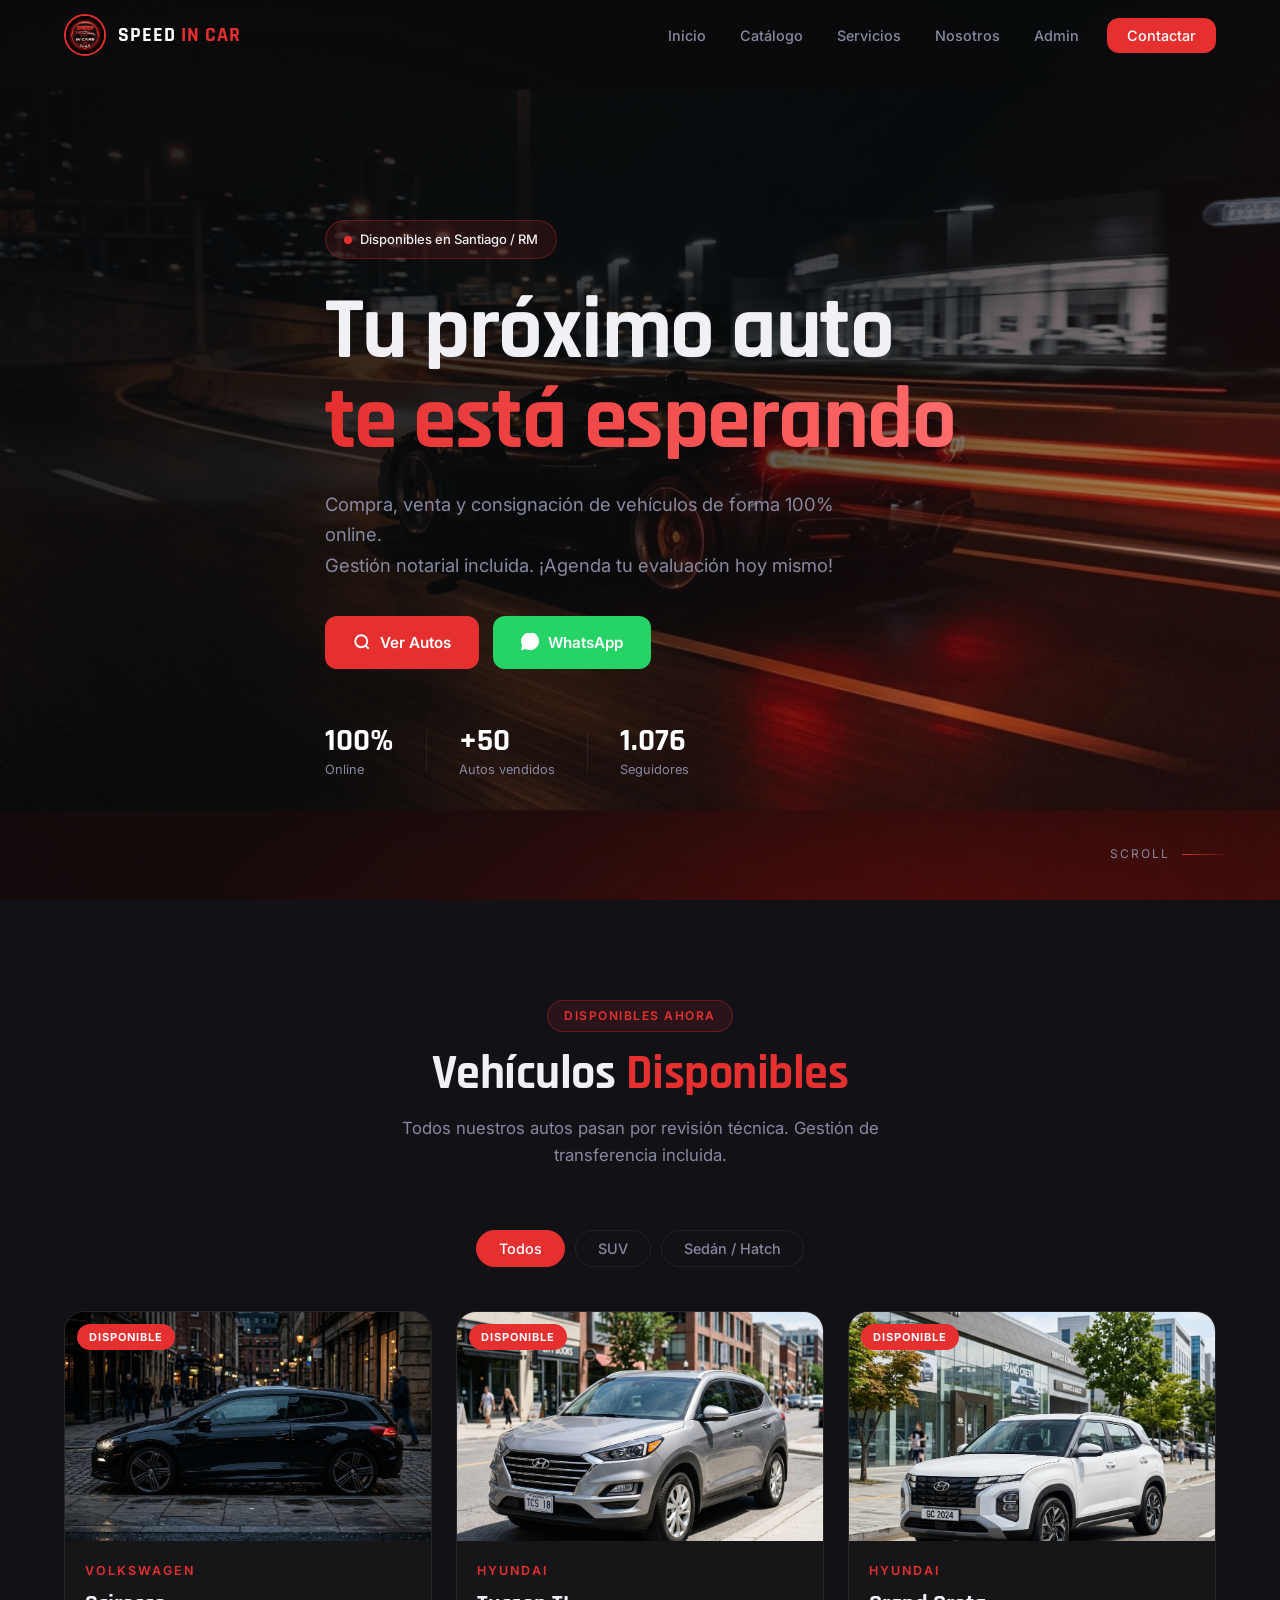
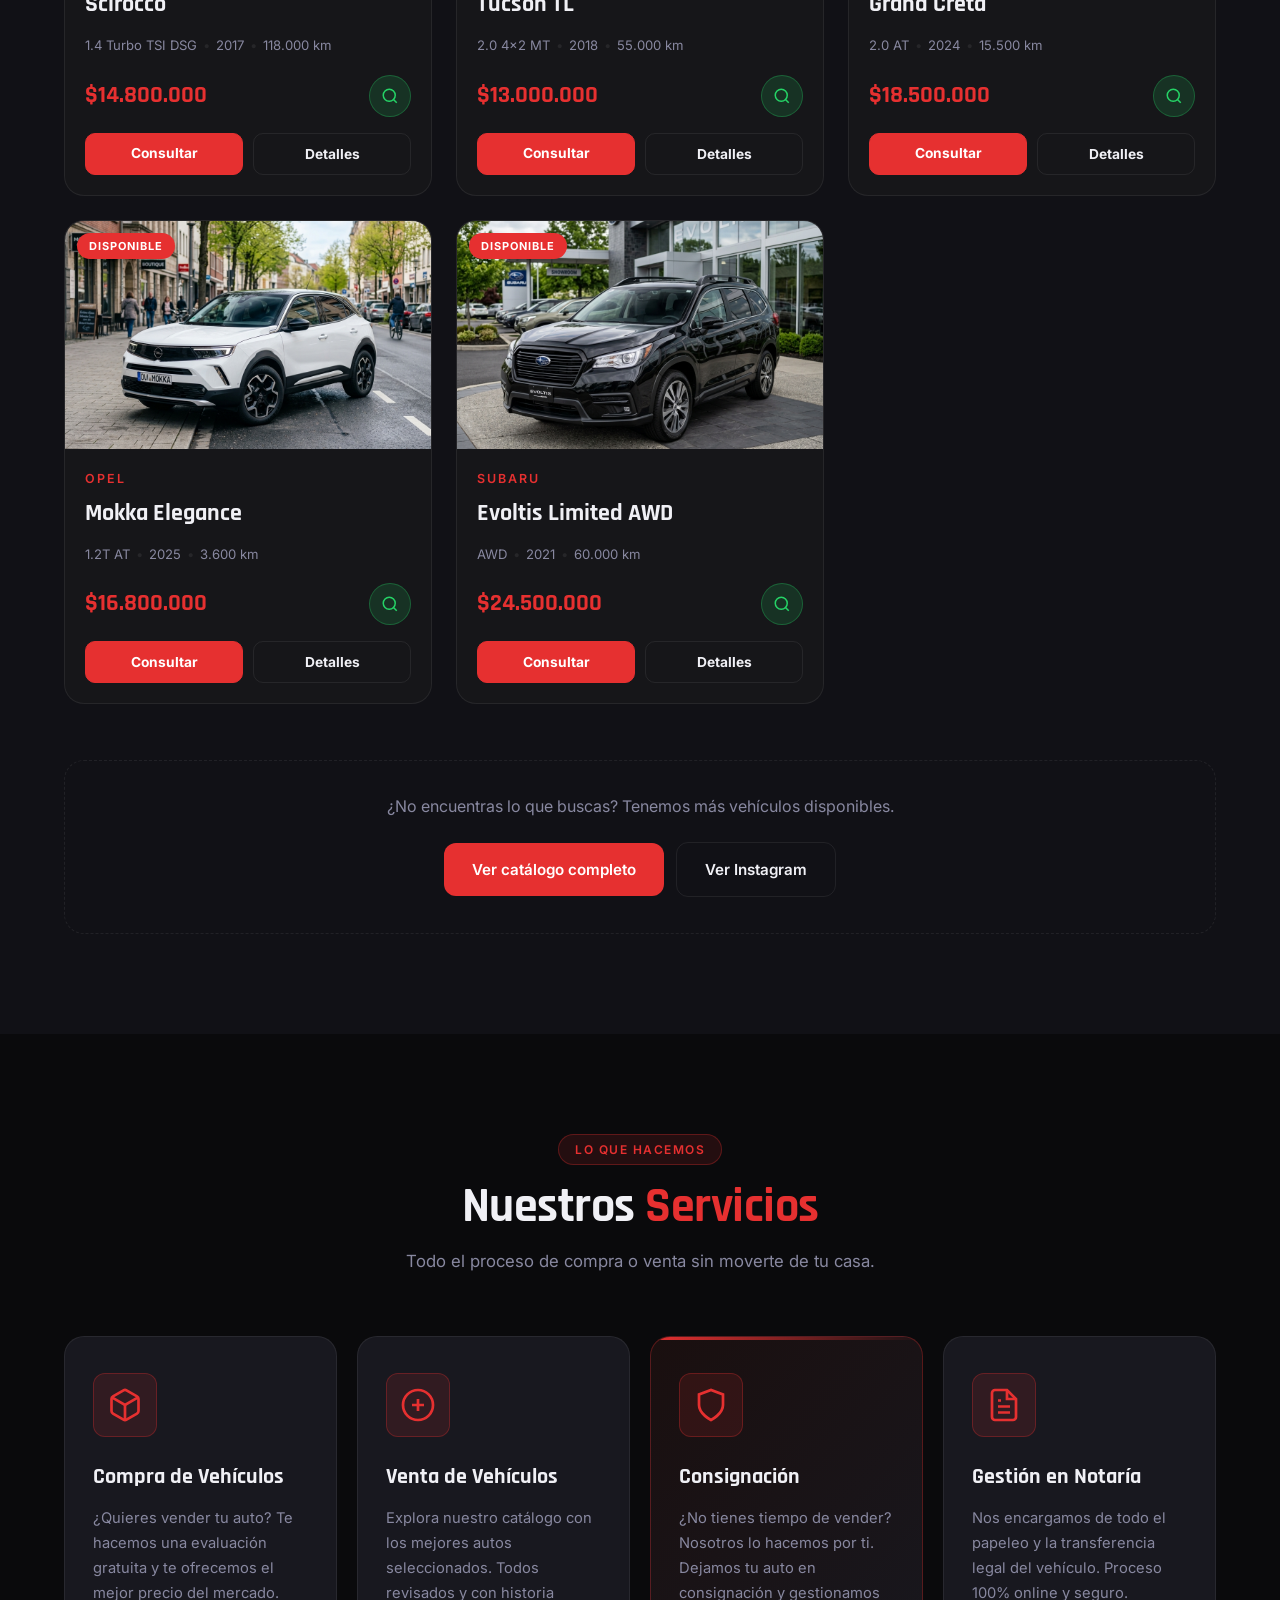
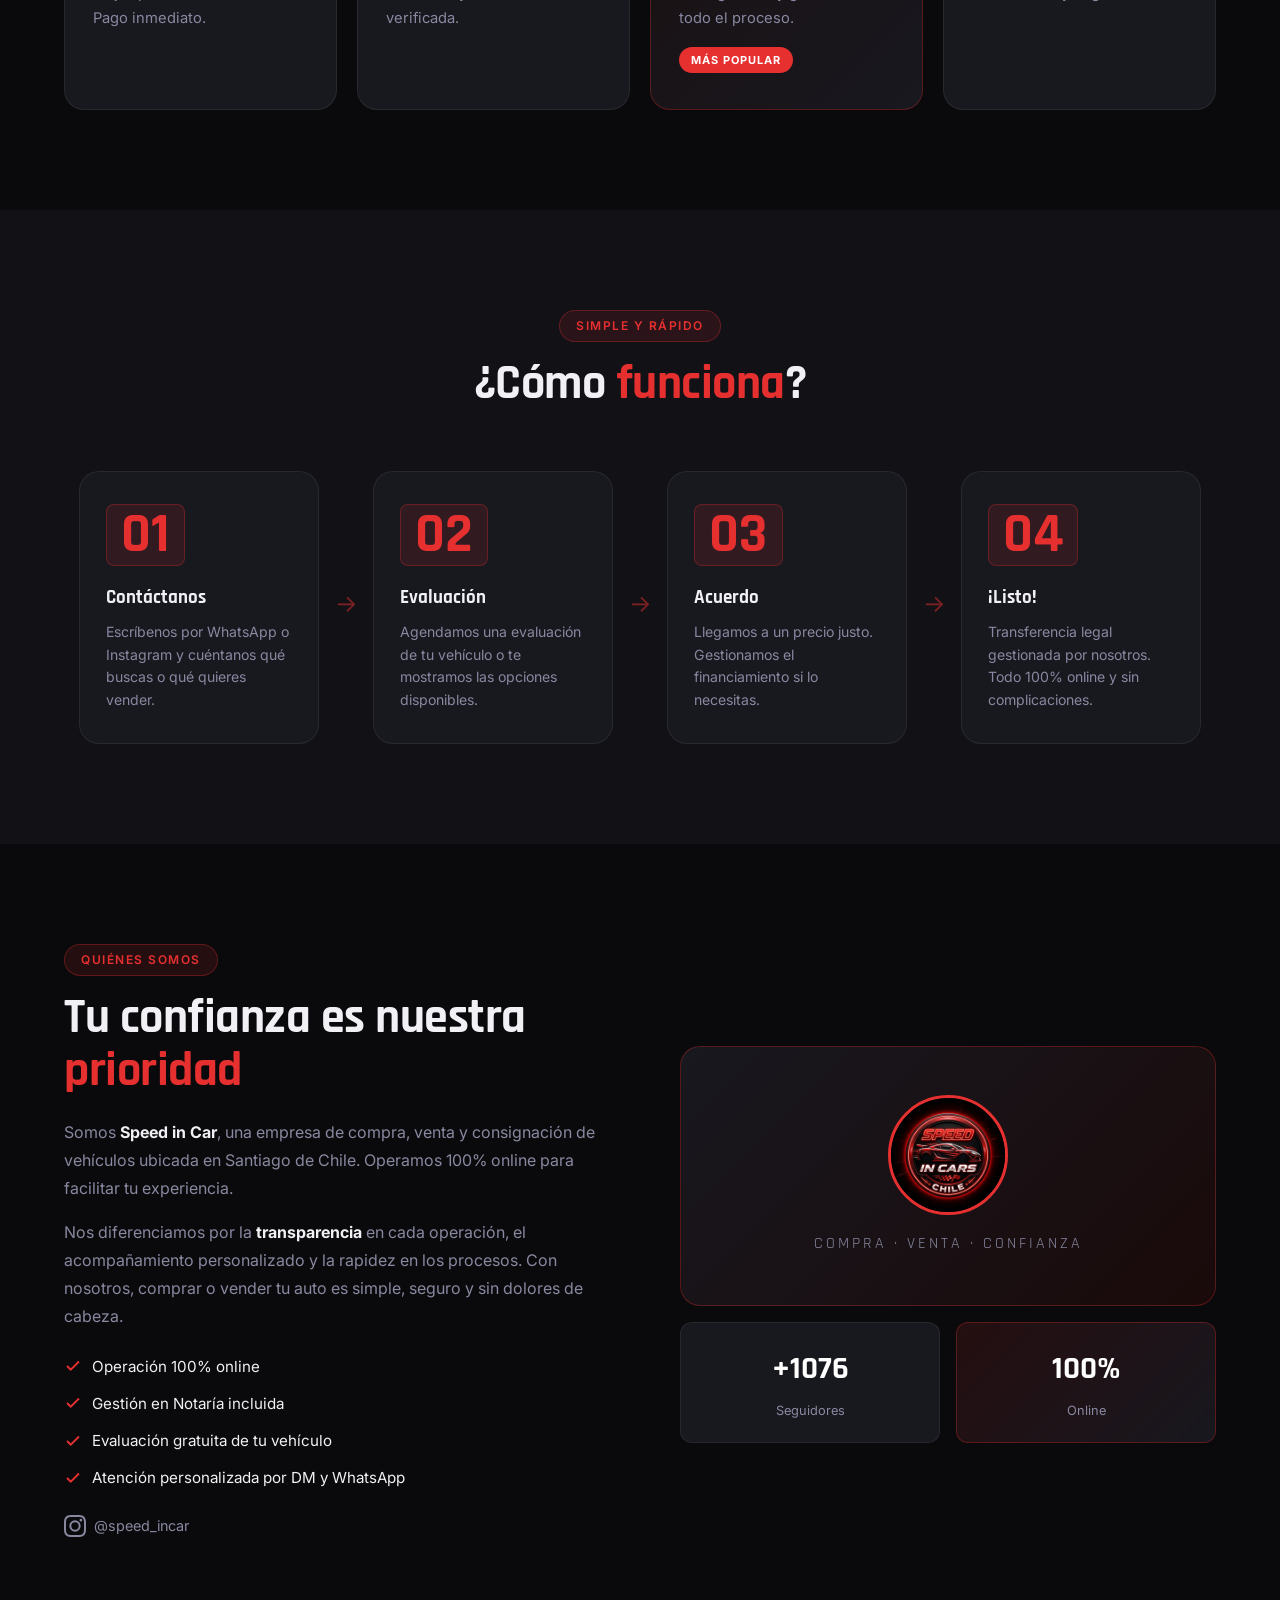
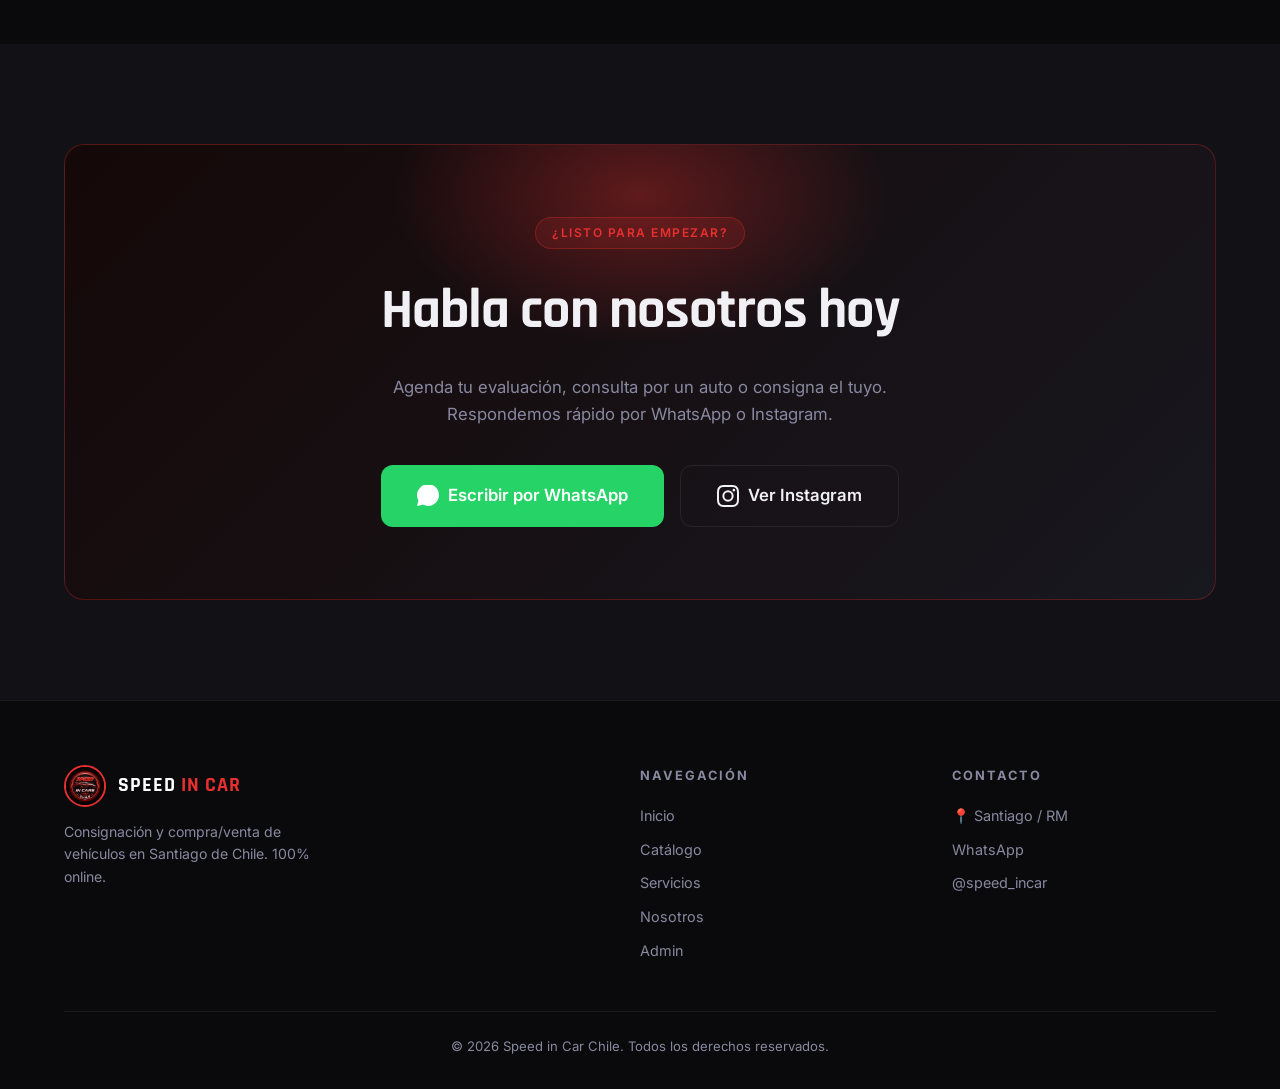
==== index.html @ 3de8801f "Primer Commit" ====
<!DOCTYPE html>
<html lang="es">
<head>
  <meta charset="UTF-8" />
  <meta name="viewport" content="width=device-width, initial-scale=1.0" />
  <title>Speed in Car – Compra, Venta y Consignación de Vehículos en Santiago</title>
  <meta name="description" content="Speed in Car: Tu mejor opción para comprar, vender o consignar vehículos en Santiago y la RM. 100% online, con gestión en notaría incluida. Contáctanos por WhatsApp." />
  <link rel="preconnect" href="https://fonts.googleapis.com" />
  <link rel="preconnect" href="https://fonts.gstatic.com" crossorigin />
  <link href="https://fonts.googleapis.com/css2?family=Rajdhani:wght@400;500;600;700&family=Inter:wght@300;400;500;600;700&display=swap" rel="stylesheet" />
  <link rel="stylesheet" href="style.css" />
</head>
<body data-page="home">

  <!-- ========== NAVBAR ========== -->
  <nav class="navbar" id="navbar">
    <div class="nav-container">
      <a href="index.html#home" class="nav-logo" id="nav-logo-link">
        <img src="images/logo.png" alt="Speed in Car Logo" class="logo-img" />
        <span class="logo-text">SPEED <span class="logo-accent">IN CAR</span></span>
      </a>
      <ul class="nav-links" id="nav-links">
        <li><a href="index.html#home" class="nav-link" id="link-home" data-nav-page="home">Inicio</a></li>
        <li><a href="catalogo.html" class="nav-link" id="link-catalog" data-nav-page="catalogo">Catálogo</a></li>
        <li><a href="index.html#servicios" class="nav-link" id="link-services">Servicios</a></li>
        <li><a href="index.html#nosotros" class="nav-link" id="link-about">Nosotros</a></li>
        <li><a href="admin.html" class="nav-link" id="link-admin" data-nav-page="admin">Admin</a></li>
        <li><a href="index.html#contacto" class="nav-link nav-cta" id="link-contact">Contactar</a></li>
      </ul>
      <button class="hamburger" id="hamburger" aria-label="Abrir menú">
        <span></span><span></span><span></span>
      </button>
    </div>
  </nav>

  <!-- ========== HERO ========== -->
  <section class="hero" id="home">
    <div class="hero-bg">
      <img src="images/hero_bg.png" alt="Speed in Car hero" class="hero-bg-img" />
      <div class="hero-overlay"></div>
    </div>
    <div class="hero-content">
      <div class="hero-badge" id="hero-badge">
        <span class="badge-dot"></span>
        Disponibles en Santiago / RM
      </div>
      <h1 class="hero-title" id="hero-title">
        Tu próximo auto<br />
        <span class="hero-title-accent">te está esperando</span>
      </h1>
      <p class="hero-subtitle" id="hero-subtitle">
        Compra, venta y consignación de vehículos de forma 100% online.<br />
        Gestión notarial incluida. ¡Agenda tu evaluación hoy mismo!
      </p>
      <div class="hero-buttons" id="hero-buttons">
        <a href="#catalogo" class="btn btn-primary" id="btn-ver-autos">
          <svg width="18" height="18" viewBox="0 0 24 24" fill="none" stroke="currentColor" stroke-width="2.5"><circle cx="11" cy="11" r="8"/><path d="m21 21-4.35-4.35"/></svg>
          Ver Autos
        </a>
        <a href="https://wa.me/56912345678?text=Hola! Me interesa conocer más sobre sus vehículos disponibles." target="_blank" class="btn btn-whatsapp" id="btn-whatsapp-hero">
          <svg width="18" height="18" viewBox="0 0 24 24" fill="currentColor"><path d="M17.472 14.382c-.297-.149-1.758-.867-2.03-.967-.273-.099-.471-.148-.67.15-.197.297-.767.966-.94 1.164-.173.199-.347.223-.644.075-.297-.15-1.255-.463-2.39-1.475-.883-.788-1.48-1.761-1.653-2.059-.173-.297-.018-.458.13-.606.134-.133.298-.347.446-.52.149-.174.198-.298.298-.497.099-.198.05-.371-.025-.52-.075-.149-.669-1.612-.916-2.207-.242-.579-.487-.5-.669-.51-.173-.008-.371-.01-.57-.01-.198 0-.52.074-.792.372-.272.297-1.04 1.016-1.04 2.479 0 1.462 1.065 2.875 1.213 3.074.149.198 2.096 3.2 5.077 4.487.709.306 1.262.489 1.694.625.712.227 1.36.195 1.871.118.571-.085 1.758-.719 2.006-1.413.248-.694.248-1.289.173-1.413-.074-.124-.272-.198-.57-.347z"/><path d="M5.077 20.317A11.965 11.965 0 0 0 12 22.944c6.627 0 12-5.373 12-12 0-6.628-5.373-12-12-12S0 5.316 0 10.944c0 2.114.552 4.1 1.515 5.823L.057 23.057l6.32-1.74a11.93 11.93 0 0 0 .7.4v-.4z"/></svg>
          WhatsApp
        </a>
      </div>
      <div class="hero-stats" id="hero-stats">
        <div class="stat">
          <span class="stat-num">100%</span>
          <span class="stat-label">Online</span>
        </div>
        <div class="stat-divider"></div>
        <div class="stat">
          <span class="stat-num">+50</span>
          <span class="stat-label">Autos vendidos</span>
        </div>
        <div class="stat-divider"></div>
        <div class="stat">
          <span class="stat-num">1076</span>
          <span class="stat-label">Seguidores</span>
        </div>
      </div>
    </div>
    <div class="hero-scroll-indicator" id="hero-scroll">
      <span>Scroll</span>
      <div class="scroll-line"></div>
    </div>
  </section>

  <!-- ========== CATÁLOGO ========== -->
  <section class="section catalog-section" id="catalogo">
    <div class="container">
      <div class="section-header">
        <span class="section-tag">Disponibles ahora</span>
        <h2 class="section-title" id="catalog-title">Vehículos <span class="accent">Disponibles</span></h2>
        <p class="section-desc">Todos nuestros autos pasan por revisión técnica. Gestión de transferencia incluida.</p>
      </div>

      <div class="catalog-filters" id="catalog-filters">
        <button class="filter-btn active" data-filter="all" id="filter-all">Todos</button>
        <button class="filter-btn" data-filter="suv" id="filter-suv">SUV</button>
        <button class="filter-btn" data-filter="sedan" id="filter-sedan">Sedán / Hatch</button>
      </div>

      <div class="cars-grid" id="cars-grid" aria-live="polite"></div><!-- /cars-grid -->

      <div class="catalog-cta" id="catalog-cta">
        <p>¿No encuentras lo que buscas? Tenemos más vehículos disponibles.</p>
        <a href="catalogo.html" class="btn btn-primary" id="btn-catalogo-completo">Ver catálogo completo</a>
        <a href="https://www.instagram.com/speed_incar/" target="_blank" class="btn btn-outline" id="btn-instagram">Ver Instagram</a>
      </div>
    </div>
  </section>

  <!-- ========== SERVICIOS ========== -->
  <section class="section services-section" id="servicios">
    <div class="container">
      <div class="section-header">
        <span class="section-tag">Lo que hacemos</span>
        <h2 class="section-title" id="services-title">Nuestros <span class="accent">Servicios</span></h2>
        <p class="section-desc">Todo el proceso de compra o venta sin moverte de tu casa.</p>
      </div>
      <div class="services-grid" id="services-grid">
        <div class="service-card" id="svc-compra">
          <div class="service-icon">
            <svg width="36" height="36" viewBox="0 0 24 24" fill="none" stroke="currentColor" stroke-width="1.8">
              <path d="M21 16V8a2 2 0 0 0-1-1.73l-7-4a2 2 0 0 0-2 0l-7 4A2 2 0 0 0 3 8v8a2 2 0 0 0 1 1.73l7 4a2 2 0 0 0 2 0l7-4A2 2 0 0 0 21 16z"/>
              <polyline points="3.27 6.96 12 12.01 20.73 6.96"/><line x1="12" y1="22.08" x2="12" y2="12"/>
            </svg>
          </div>
          <h3 class="service-title">Compra de Vehículos</h3>
          <p class="service-desc">¿Quieres vender tu auto? Te hacemos una evaluación gratuita y te ofrecemos el mejor precio del mercado. Pago inmediato.</p>
        </div>
        <div class="service-card" id="svc-venta">
          <div class="service-icon">
            <svg width="36" height="36" viewBox="0 0 24 24" fill="none" stroke="currentColor" stroke-width="1.8">
              <circle cx="12" cy="12" r="10"/><line x1="12" y1="8" x2="12" y2="16"/><line x1="8" y1="12" x2="16" y2="12"/>
            </svg>
          </div>
          <h3 class="service-title">Venta de Vehículos</h3>
          <p class="service-desc">Explora nuestro catálogo con los mejores autos seleccionados. Todos revisados y con historia verificada.</p>
        </div>
        <div class="service-card featured" id="svc-consignacion">
          <div class="service-icon">
            <svg width="36" height="36" viewBox="0 0 24 24" fill="none" stroke="currentColor" stroke-width="1.8">
              <path d="M12 22s8-4 8-10V5l-8-3-8 3v7c0 6 8 10 8 10z"/>
            </svg>
          </div>
          <h3 class="service-title">Consignación</h3>
          <p class="service-desc">¿No tienes tiempo de vender? Nosotros lo hacemos por ti. Dejamos tu auto en consignación y gestionamos todo el proceso.</p>
          <span class="service-tag">Más popular</span>
        </div>
        <div class="service-card" id="svc-notaria">
          <div class="service-icon">
            <svg width="36" height="36" viewBox="0 0 24 24" fill="none" stroke="currentColor" stroke-width="1.8">
              <path d="M14 2H6a2 2 0 0 0-2 2v16a2 2 0 0 0 2 2h12a2 2 0 0 0 2-2V8z"/>
              <polyline points="14 2 14 8 20 8"/>
              <line x1="16" y1="13" x2="8" y2="13"/><line x1="16" y1="17" x2="8" y2="17"/><polyline points="10 9 9 9 8 9"/>
            </svg>
          </div>
          <h3 class="service-title">Gestión en Notaría</h3>
          <p class="service-desc">Nos encargamos de todo el papeleo y la transferencia legal del vehículo. Proceso 100% online y seguro.</p>
        </div>
      </div>
    </div>
  </section>

  <!-- ========== PROCESO ========== -->
  <section class="section process-section" id="proceso">
    <div class="container">
      <div class="section-header">
        <span class="section-tag">Simple y rápido</span>
        <h2 class="section-title">¿Cómo <span class="accent">funciona</span>?</h2>
      </div>
      <div class="process-steps" id="process-steps">
        <div class="step" id="step-1">
          <div class="step-num">01</div>
          <div class="step-content">
            <h3>Contáctanos</h3>
            <p>Escríbenos por WhatsApp o Instagram y cuéntanos qué buscas o qué quieres vender.</p>
          </div>
        </div>
        <div class="step-arrow">→</div>
        <div class="step" id="step-2">
          <div class="step-num">02</div>
          <div class="step-content">
            <h3>Evaluación</h3>
            <p>Agendamos una evaluación de tu vehículo o te mostramos las opciones disponibles.</p>
          </div>
        </div>
        <div class="step-arrow">→</div>
        <div class="step" id="step-3">
          <div class="step-num">03</div>
          <div class="step-content">
            <h3>Acuerdo</h3>
            <p>Llegamos a un precio justo. Gestionamos el financiamiento si lo necesitas.</p>
          </div>
        </div>
        <div class="step-arrow">→</div>
        <div class="step" id="step-4">
          <div class="step-num">04</div>
          <div class="step-content">
            <h3>¡Listo!</h3>
            <p>Transferencia legal gestionada por nosotros. Todo 100% online y sin complicaciones.</p>
          </div>
        </div>
      </div>
    </div>
  </section>

  <!-- ========== NOSOTROS ========== -->
  <section class="section about-section" id="nosotros">
    <div class="container">
      <div class="about-grid">
        <div class="about-text" id="about-text">
          <span class="section-tag">Quiénes somos</span>
          <h2 class="section-title">Tu confianza es nuestra <span class="accent">prioridad</span></h2>
          <p>Somos <strong>Speed in Car</strong>, una empresa de compra, venta y consignación de vehículos ubicada en Santiago de Chile. Operamos 100% online para facilitar tu experiencia.</p>
          <p>Nos diferenciamos por la <strong>transparencia</strong> en cada operación, el acompañamiento personalizado y la rapidez en los procesos. Con nosotros, comprar o vender tu auto es simple, seguro y sin dolores de cabeza.</p>
          <ul class="about-features" id="about-features">
            <li>
              <svg width="18" height="18" viewBox="0 0 24 24" fill="none" stroke="currentColor" stroke-width="2.5"><polyline points="20 6 9 17 4 12"/></svg>
              Operación 100% online
            </li>
            <li>
              <svg width="18" height="18" viewBox="0 0 24 24" fill="none" stroke="currentColor" stroke-width="2.5"><polyline points="20 6 9 17 4 12"/></svg>
              Gestión en Notaría incluida
            </li>
            <li>
              <svg width="18" height="18" viewBox="0 0 24 24" fill="none" stroke="currentColor" stroke-width="2.5"><polyline points="20 6 9 17 4 12"/></svg>
              Evaluación gratuita de tu vehículo
            </li>
            <li>
              <svg width="18" height="18" viewBox="0 0 24 24" fill="none" stroke="currentColor" stroke-width="2.5"><polyline points="20 6 9 17 4 12"/></svg>
              Atención personalizada por DM y WhatsApp
            </li>
          </ul>
          <div class="about-social" id="about-social">
            <a href="https://www.instagram.com/speed_incar/" target="_blank" class="social-link" id="link-ig">
              <svg width="22" height="22" viewBox="0 0 24 24" fill="currentColor"><path d="M12 2.163c3.204 0 3.584.012 4.85.07 3.252.148 4.771 1.691 4.919 4.919.058 1.265.069 1.645.069 4.849 0 3.205-.012 3.584-.069 4.849-.149 3.225-1.664 4.771-4.919 4.919-1.266.058-1.644.07-4.85.07-3.204 0-3.584-.012-4.849-.07-3.26-.149-4.771-1.699-4.919-4.92-.058-1.265-.07-1.644-.07-4.849 0-3.204.013-3.583.07-4.849.149-3.227 1.664-4.771 4.919-4.919 1.266-.057 1.645-.069 4.849-.069zM12 0C8.741 0 8.333.014 7.053.072 2.695.272.273 2.69.073 7.052.014 8.333 0 8.741 0 12c0 3.259.014 3.668.072 4.948.2 4.358 2.618 6.78 6.98 6.98C8.333 23.986 8.741 24 12 24c3.259 0 3.668-.014 4.948-.072 4.354-.2 6.782-2.618 6.979-6.98.059-1.28.073-1.689.073-4.948 0-3.259-.014-3.667-.072-4.947-.196-4.354-2.617-6.78-6.979-6.98C15.668.014 15.259 0 12 0zm0 5.838a6.162 6.162 0 1 0 0 12.324 6.162 6.162 0 0 0 0-12.324zM12 16a4 4 0 1 1 0-8 4 4 0 0 1 0 8zm6.406-11.845a1.44 1.44 0 1 0 0 2.881 1.44 1.44 0 0 0 0-2.881z"/></svg>
              @speed_incar
            </a>
          </div>
        </div>
        <div class="about-img-wrap" id="about-img">
          <div class="about-img-card">
            <img src="images/logo.png" alt="Speed in Car" class="about-logo" />
            <div class="about-tagline">Compra · Venta · Confianza</div>
          </div>
          <div class="about-stat-card" id="about-stat1">
            <span class="as-num">+1076</span>
            <span class="as-label">Seguidores</span>
          </div>
          <div class="about-stat-card red" id="about-stat2">
            <span class="as-num">100%</span>
            <span class="as-label">Online</span>
          </div>
        </div>
      </div>
    </div>
  </section>

  <!-- ========== CONTACTO / CTA ========== -->
  <section class="section contact-section" id="contacto">
    <div class="container">
      <div class="contact-box" id="contact-box">
        <div class="contact-glow"></div>
        <div class="contact-content">
          <span class="section-tag">¿Listo para empezar?</span>
          <h2 class="contact-title">Habla con nosotros hoy</h2>
          <p class="contact-desc">Agenda tu evaluación, consulta por un auto o consigna el tuyo. Respondemos rápido por WhatsApp o Instagram.</p>
          <div class="contact-buttons" id="contact-buttons">
            <a href="https://wa.me/56912345678?text=Hola Speed in Car! Me gustaría consultar sobre sus vehículos disponibles." target="_blank" class="btn btn-whatsapp btn-lg" id="btn-wsp-main">
              <svg width="22" height="22" viewBox="0 0 24 24" fill="currentColor"><path d="M17.472 14.382c-.297-.149-1.758-.867-2.03-.967-.273-.099-.471-.148-.67.15-.197.297-.767.966-.94 1.164-.173.199-.347.223-.644.075-.297-.15-1.255-.463-2.39-1.475-.883-.788-1.48-1.761-1.653-2.059-.173-.297-.018-.458.13-.606.134-.133.298-.347.446-.52.149-.174.198-.298.298-.497.099-.198.05-.371-.025-.52-.075-.149-.669-1.612-.916-2.207-.242-.579-.487-.5-.669-.51-.173-.008-.371-.01-.57-.01-.198 0-.52.074-.792.372-.272.297-1.04 1.016-1.04 2.479 0 1.462 1.065 2.875 1.213 3.074.149.198 2.096 3.2 5.077 4.487.709.306 1.262.489 1.694.625.712.227 1.36.195 1.871.118.571-.085 1.758-.719 2.006-1.413.248-.694.248-1.289.173-1.413-.074-.124-.272-.198-.57-.347z"/><path d="M5.077 20.317A11.965 11.965 0 0 0 12 22.944c6.627 0 12-5.373 12-12 0-6.628-5.373-12-12-12S0 5.316 0 10.944c0 2.114.552 4.1 1.515 5.823L.057 23.057l6.32-1.74a11.93 11.93 0 0 0 .7.4v-.4z"/></svg>
              Escribir por WhatsApp
            </a>
            <a href="https://www.instagram.com/speed_incar/" target="_blank" class="btn btn-outline btn-lg" id="btn-ig-main">
              <svg width="22" height="22" viewBox="0 0 24 24" fill="currentColor"><path d="M12 2.163c3.204 0 3.584.012 4.85.07 3.252.148 4.771 1.691 4.919 4.919.058 1.265.069 1.645.069 4.849 0 3.205-.012 3.584-.069 4.849-.149 3.225-1.664 4.771-4.919 4.919-1.266.058-1.644.07-4.85.07-3.204 0-3.584-.012-4.849-.07-3.26-.149-4.771-1.699-4.919-4.92-.058-1.265-.07-1.644-.07-4.849 0-3.204.013-3.583.07-4.849.149-3.227 1.664-4.771 4.919-4.919 1.266-.057 1.645-.069 4.849-.069zM12 0C8.741 0 8.333.014 7.053.072 2.695.272.273 2.69.073 7.052.014 8.333 0 8.741 0 12c0 3.259.014 3.668.072 4.948.2 4.358 2.618 6.78 6.98 6.98C8.333 23.986 8.741 24 12 24c3.259 0 3.668-.014 4.948-.072 4.354-.2 6.782-2.618 6.979-6.98.059-1.28.073-1.689.073-4.948 0-3.259-.014-3.667-.072-4.947-.196-4.354-2.617-6.78-6.979-6.98C15.668.014 15.259 0 12 0zm0 5.838a6.162 6.162 0 1 0 0 12.324 6.162 6.162 0 0 0 0-12.324zM12 16a4 4 0 1 1 0-8 4 4 0 0 1 0 8zm6.406-11.845a1.44 1.44 0 1 0 0 2.881 1.44 1.44 0 0 0 0-2.881z"/></svg>
              Ver Instagram
            </a>
          </div>
        </div>
      </div>
    </div>
  </section>

  <!-- ========== FOOTER ========== -->
  <footer class="footer" id="footer">
    <div class="container">
      <div class="footer-grid">
        <div class="footer-brand">
          <a href="index.html#home" class="nav-logo" id="footer-logo">
            <img src="images/logo.png" alt="Speed in Car" class="logo-img" />
            <span class="logo-text">SPEED <span class="logo-accent">IN CAR</span></span>
          </a>
          <p class="footer-tagline">Consignación y compra/venta de vehículos en Santiago de Chile. 100% online.</p>
        </div>
        <div class="footer-links-col">
          <h4>Navegación</h4>
          <ul>
            <li><a href="index.html#home" id="footer-link-home">Inicio</a></li>
            <li><a href="catalogo.html" id="footer-link-catalog">Catálogo</a></li>
            <li><a href="index.html#servicios" id="footer-link-services">Servicios</a></li>
            <li><a href="index.html#nosotros" id="footer-link-about">Nosotros</a></li>
            <li><a href="admin.html" id="footer-link-admin">Admin</a></li>
          </ul>
        </div>
        <div class="footer-links-col">
          <h4>Contacto</h4>
          <ul>
            <li>📍 Santiago / RM</li>
            <li><a href="https://wa.me/56912345678" target="_blank" id="footer-wsp">WhatsApp</a></li>
            <li><a href="https://www.instagram.com/speed_incar/" target="_blank" id="footer-ig">@speed_incar</a></li>
          </ul>
        </div>
      </div>
      <div class="footer-bottom">
        <p>&copy; <span id="footer-year">2026</span> Speed in Car Chile. Todos los derechos reservados.</p>
      </div>
    </div>
  </footer>

  <!-- WhatsApp floating button -->
  <a href="https://wa.me/56912345678?text=Hola Speed in Car!" target="_blank" class="wsp-float" id="wsp-float" aria-label="Abrir WhatsApp">
    <svg width="28" height="28" viewBox="0 0 24 24" fill="currentColor"><path d="M17.472 14.382c-.297-.149-1.758-.867-2.03-.967-.273-.099-.471-.148-.67.15-.197.297-.767.966-.94 1.164-.173.199-.347.223-.644.075-.297-.15-1.255-.463-2.39-1.475-.883-.788-1.48-1.761-1.653-2.059-.173-.297-.018-.458.13-.606.134-.133.298-.347.446-.52.149-.174.198-.298.298-.497.099-.198.05-.371-.025-.52-.075-.149-.669-1.612-.916-2.207-.242-.579-.487-.5-.669-.51-.173-.008-.371-.01-.57-.01-.198 0-.52.074-.792.372-.272.297-1.04 1.016-1.04 2.479 0 1.462 1.065 2.875 1.213 3.074.149.198 2.096 3.2 5.077 4.487.709.306 1.262.489 1.694.625.712.227 1.36.195 1.871.118.571-.085 1.758-.719 2.006-1.413.248-.694.248-1.289.173-1.413-.074-.124-.272-.198-.57-.347z"/><path d="M5.077 20.317A11.965 11.965 0 0 0 12 22.944c6.627 0 12-5.373 12-12 0-6.628-5.373-12-12-12S0 5.316 0 10.944c0 2.114.552 4.1 1.515 5.823L.057 23.057l6.32-1.74a11.93 11.93 0 0 0 .7.4v-.4z"/></svg>
  </a>

  <!-- ========== MODAL DE DETALLE ========== -->
  <div class="modal-overlay" id="car-modal" role="dialog" aria-modal="true" aria-label="Detalle del vehículo">
    <div class="modal-box" id="modal-box">

      <!-- Close -->
      <button class="modal-close" id="modal-close" aria-label="Cerrar">
        <svg width="22" height="22" viewBox="0 0 24 24" fill="none" stroke="currentColor" stroke-width="2.5"><line x1="18" y1="6" x2="6" y2="18"/><line x1="6" y1="6" x2="18" y2="18"/></svg>
      </button>

      <!-- Nav flechas -->
      <button class="modal-nav modal-prev" id="modal-prev" aria-label="Auto anterior">
        <svg width="20" height="20" viewBox="0 0 24 24" fill="none" stroke="currentColor" stroke-width="2.5"><polyline points="15 18 9 12 15 6"/></svg>
      </button>
      <button class="modal-nav modal-next" id="modal-next" aria-label="Auto siguiente">
        <svg width="20" height="20" viewBox="0 0 24 24" fill="none" stroke="currentColor" stroke-width="2.5"><polyline points="9 18 15 12 9 6"/></svg>
      </button>

      <div class="modal-inner">

        <!-- Galería -->
        <div class="modal-gallery" id="modal-gallery">
          <div class="modal-main-img-wrap">
            <img src="" alt="" class="modal-main-img" id="modal-main-img" />
            <div class="modal-img-badge" id="modal-img-badge">Disponible</div>
          </div>
          <div class="modal-thumbs" id="modal-thumbs">
            <!-- thumbnails rendered by JS -->
          </div>
        </div>

        <!-- Info -->
        <div class="modal-info" id="modal-info">
          <div class="modal-brand" id="modal-brand">Marca</div>
          <h2 class="modal-title" id="modal-title">Modelo</h2>

          <div class="modal-price-row">
            <span class="modal-price" id="modal-price">$0</span>
            <span class="modal-status" id="modal-status">Disponible</span>
          </div>

          <div class="modal-specs-grid" id="modal-specs-grid">
            <!-- rendered by JS -->
          </div>

          <div class="modal-divider"></div>

          <ul class="modal-features" id="modal-features">
            <!-- rendered by JS -->
          </ul>

          <div class="modal-actions" id="modal-actions">
            <a href="#" target="_blank" class="btn btn-whatsapp btn-lg" id="modal-wsp-btn">
              <svg width="20" height="20" viewBox="0 0 24 24" fill="currentColor"><path d="M17.472 14.382c-.297-.149-1.758-.867-2.03-.967-.273-.099-.471-.148-.67.15-.197.297-.767.966-.94 1.164-.173.199-.347.223-.644.075-.297-.15-1.255-.463-2.39-1.475-.883-.788-1.48-1.761-1.653-2.059-.173-.297-.018-.458.13-.606.134-.133.298-.347.446-.52.149-.174.198-.298.298-.497.099-.198.05-.371-.025-.52-.075-.149-.669-1.612-.916-2.207-.242-.579-.487-.5-.669-.51-.173-.008-.371-.01-.57-.01-.198 0-.52.074-.792.372-.272.297-1.04 1.016-1.04 2.479 0 1.462 1.065 2.875 1.213 3.074.149.198 2.096 3.2 5.077 4.487.709.306 1.262.489 1.694.625.712.227 1.36.195 1.871.118.571-.085 1.758-.719 2.006-1.413.248-.694.248-1.289.173-1.413-.074-.124-.272-.198-.57-.347z"/><path d="M5.077 20.317A11.965 11.965 0 0 0 12 22.944c6.627 0 12-5.373 12-12 0-6.628-5.373-12-12-12S0 5.316 0 10.944c0 2.114.552 4.1 1.515 5.823L.057 23.057l6.32-1.74a11.93 11.93 0 0 0 .7.4v-.4z"/></svg>
              Consultar por WhatsApp
            </a>
            <a href="#" target="_blank" class="btn btn-primary" id="modal-video-btn">
              Pedir video
            </a>
            <a href="#" target="_blank" class="btn btn-outline" id="modal-visit-btn">
              Agendar visita
            </a>
            <a href="https://www.instagram.com/speed_incar/" target="_blank" class="btn btn-outline" id="modal-ig-btn">
              <svg width="20" height="20" viewBox="0 0 24 24" fill="currentColor"><path d="M12 2.163c3.204 0 3.584.012 4.85.07 3.252.148 4.771 1.691 4.919 4.919.058 1.265.069 1.645.069 4.849 0 3.205-.012 3.584-.069 4.849-.149 3.225-1.664 4.771-4.919 4.919-1.266.058-1.644.07-4.85.07-3.204 0-3.584-.012-4.849-.07-3.26-.149-4.771-1.699-4.919-4.92-.058-1.265-.07-1.644-.07-4.849 0-3.204.013-3.583.07-4.849.149-3.227 1.664-4.771 4.919-4.919 1.266-.057 1.645-.069 4.849-.069zM12 0C8.741 0 8.333.014 7.053.072 2.695.272.273 2.69.073 7.052.014 8.333 0 8.741 0 12c0 3.259.014 3.668.072 4.948.2 4.358 2.618 6.78 6.98 6.98C8.333 23.986 8.741 24 12 24c3.259 0 3.668-.014 4.948-.072 4.354-.2 6.782-2.618 6.979-6.98.059-1.28.073-1.689.073-4.948 0-3.259-.014-3.667-.072-4.947-.196-4.354-2.617-6.78-6.979-6.98C15.668.014 15.259 0 12 0zm0 5.838a6.162 6.162 0 1 0 0 12.324 6.162 6.162 0 0 0 0-12.324zM12 16a4 4 0 1 1 0-8 4 4 0 0 1 0 8zm6.406-11.845a1.44 1.44 0 1 0 0 2.881 1.44 1.44 0 0 0 0-2.881z"/></svg>
              Instagram
            </a>
          </div>
        </div>

      </div><!-- /modal-inner -->
    </div><!-- /modal-box -->
  </div><!-- /modal-overlay -->

  <script src="main.js"></script>
</body>
</html>
---- style.css ----
/* =============================================
   SPEED IN CAR – Main Stylesheet
   ============================================= */

/* --- Reset & Base --- */
*, *::before, *::after { box-sizing: border-box; margin: 0; padding: 0; }

:root {
  --red:       #e63030;
  --red-dark:  #ab1f1f;
  --red-glow:  rgba(230, 48, 48, 0.35);
  --red-soft:  rgba(230, 48, 48, 0.12);
  --bg:        #0a0a0c;
  --bg-2:      #111116;
  --bg-3:      #18181f;
  --card:      #161619;
  --border:    rgba(255,255,255,0.07);
  --border-red:rgba(230,48,48,0.3);
  --text:      #f0f0f5;
  --muted:     #8888a0;
  --white:     #ffffff;
  --font-head: 'Rajdhani', sans-serif;
  --font-body: 'Inter', sans-serif;
  --radius:    12px;
  --radius-lg: 20px;
  --shadow:    0 8px 40px rgba(0,0,0,0.5);
  --shadow-red:0 8px 30px rgba(230,48,48,0.25);
  --transition:all 0.3s cubic-bezier(0.4, 0, 0.2, 1);
}

html { scroll-behavior: smooth; overflow-x: hidden; }

body {
  font-family: var(--font-body);
  background: var(--bg);
  color: var(--text);
  line-height: 1.65;
  overflow-x: hidden;
}

a { text-decoration: none; color: inherit; }
img { max-width: 100%; display: block; }
ul { list-style: none; }

/* --- Utilities --- */
.container { width: 100%; max-width: 1200px; margin: 0 auto; padding: 0 24px; }
.accent { color: var(--red); }
.section { padding: 100px 0; }

.page-main {
  background: var(--bg);
  min-height: 60vh;
}
.page-hero {
  position: relative;
  padding: 150px 0 64px;
  background:
    linear-gradient(135deg, rgba(10,10,12,0.95) 0%, rgba(17,17,22,0.94) 56%, rgba(230,48,48,0.18) 100%),
    url("images/hero_bg.png") center / cover;
  border-bottom: 1px solid var(--border);
}
.compact-page-hero { min-height: 340px; display: flex; align-items: end; }
.page-hero-title {
  font-family: var(--font-head);
  font-size: clamp(2.4rem, 5vw, 4rem);
  font-weight: 700;
  line-height: 1;
  margin-bottom: 16px;
}
.page-hero-desc {
  color: var(--muted);
  font-size: 1.08rem;
  max-width: 620px;
}

.section-header { text-align: center; margin-bottom: 60px; }
.section-tag {
  display: inline-block;
  background: var(--red-soft);
  color: var(--red);
  border: 1px solid var(--border-red);
  padding: 5px 16px;
  border-radius: 100px;
  font-size: 12px;
  font-weight: 600;
  letter-spacing: 1.5px;
  text-transform: uppercase;
  margin-bottom: 16px;
}
.section-title {
  font-family: var(--font-head);
  font-size: clamp(2rem, 4vw, 3rem);
  font-weight: 700;
  line-height: 1.1;
  margin-bottom: 14px;
  letter-spacing: -0.5px;
}
.section-desc { color: var(--muted); font-size: 1.05rem; max-width: 560px; margin: 0 auto; }

/* --- Buttons --- */
.btn {
  display: inline-flex;
  align-items: center;
  gap: 9px;
  padding: 14px 28px;
  border-radius: var(--radius);
  font-weight: 600;
  font-size: 0.95rem;
  transition: var(--transition);
  cursor: pointer;
  border: none;
}
.btn-lg { padding: 16px 36px; font-size: 1.05rem; }

.btn-primary {
  background: var(--red);
  color: var(--white);
}
.btn-primary:hover {
  background: var(--red-dark);
  transform: translateY(-2px);
  box-shadow: var(--shadow-red);
}

.btn-whatsapp {
  background: #25D366;
  color: var(--white);
}
.btn-whatsapp:hover {
  background: #1da851;
  transform: translateY(-2px);
  box-shadow: 0 8px 25px rgba(37,211,102,0.35);
}

.btn-outline {
  background: transparent;
  color: var(--text);
  border: 1.5px solid var(--border);
}
.btn-outline:hover {
  border-color: var(--red);
  color: var(--red);
  transform: translateY(-2px);
}

/* =============================================
   NAVBAR
   ============================================= */
.navbar {
  position: fixed;
  top: 0; left: 0; right: 0;
  z-index: 999;
  padding: 0;
  transition: var(--transition);
}
.navbar.scrolled {
  background: rgba(10,10,12,0.92);
  backdrop-filter: blur(16px);
  border-bottom: 1px solid var(--border);
}
.nav-container {
  display: flex;
  align-items: center;
  justify-content: space-between;
  height: 70px;
  max-width: 1200px;
  margin: 0 auto;
  padding: 0 24px;
}
.nav-logo {
  display: flex;
  align-items: center;
  gap: 12px;
}
.logo-img {
  width: 42px;
  height: 42px;
  border-radius: 50%;
  object-fit: cover;
  border: 2px solid var(--red);
}
.logo-text {
  font-family: var(--font-head);
  font-size: 1.25rem;
  font-weight: 700;
  letter-spacing: 1px;
  color: var(--white);
}
.logo-accent { color: var(--red); }

.nav-links {
  display: flex;
  align-items: center;
  gap: 6px;
}
.nav-link {
  padding: 8px 14px;
  border-radius: 8px;
  font-size: 0.9rem;
  font-weight: 500;
  color: var(--muted);
  transition: var(--transition);
}
.nav-link:hover, .nav-link.active { color: var(--white); }
.nav-link.nav-cta {
  background: var(--red);
  color: var(--white);
  padding: 9px 20px;
  border-radius: var(--radius);
  margin-left: 8px;
}
.nav-link.nav-cta:hover {
  background: var(--red-dark);
  box-shadow: var(--shadow-red);
}
.hamburger {
  display: none;
  flex-direction: column;
  gap: 5px;
  cursor: pointer;
  background: none;
  border: none;
  padding: 8px;
}
.hamburger span {
  display: block;
  width: 24px;
  height: 2px;
  background: var(--white);
  border-radius: 2px;
  transition: var(--transition);
}
.hamburger.open span:nth-child(1) { transform: translateY(7px) rotate(45deg); }
.hamburger.open span:nth-child(2) { opacity: 0; }
.hamburger.open span:nth-child(3) { transform: translateY(-7px) rotate(-45deg); }

/* =============================================
   HERO
   ============================================= */
.hero {
  position: relative;
  min-height: 100vh;
  display: flex;
  align-items: center;
  overflow: hidden;
}
.hero-bg {
  position: absolute;
  inset: 0;
  z-index: 0;
}
.hero-bg-img {
  width: 100%;
  height: 100%;
  object-fit: cover;
  object-position: center;
}
.hero-overlay {
  position: absolute;
  inset: 0;
  background: linear-gradient(
    135deg,
    rgba(10,10,12,0.92) 0%,
    rgba(10,10,12,0.75) 50%,
    rgba(230,48,48,0.15) 100%
  );
}
.hero-content {
  position: relative;
  z-index: 1;
  max-width: 1200px;
  margin: 0 auto;
  padding: 0 24px;
  padding-top: 100px;
}
.hero-badge {
  display: inline-flex;
  align-items: center;
  gap: 8px;
  background: var(--red-soft);
  border: 1px solid var(--border-red);
  padding: 8px 18px;
  border-radius: 100px;
  font-size: 13px;
  font-weight: 500;
  color: var(--text);
  margin-bottom: 28px;
  animation: fadeInDown 0.6s ease both;
}
.badge-dot {
  width: 8px; height: 8px;
  background: var(--red);
  border-radius: 50%;
  animation: pulse-dot 1.5s infinite;
}
@keyframes pulse-dot {
  0%, 100% { transform: scale(1); opacity: 1; }
  50% { transform: scale(1.4); opacity: 0.7; }
}
.hero-title {
  font-family: var(--font-head);
  font-size: clamp(3rem, 7vw, 5.5rem);
  font-weight: 700;
  line-height: 1.02;
  letter-spacing: -1.5px;
  margin-bottom: 22px;
  animation: fadeInUp 0.7s 0.1s ease both;
}
.hero-title-accent {
  background: linear-gradient(90deg, var(--red), #ff6b6b);
  -webkit-background-clip: text;
  -webkit-text-fill-color: transparent;
  background-clip: text;
}
.hero-subtitle {
  font-size: 1.15rem;
  color: var(--muted);
  max-width: 560px;
  margin-bottom: 36px;
  animation: fadeInUp 0.7s 0.2s ease both;
}
.hero-buttons {
  display: flex;
  gap: 14px;
  flex-wrap: wrap;
  margin-bottom: 56px;
  animation: fadeInUp 0.7s 0.3s ease both;
}
.hero-stats {
  display: flex;
  align-items: center;
  gap: 32px;
  animation: fadeInUp 0.7s 0.4s ease both;
}
.stat { display: flex; flex-direction: column; }
.stat-num {
  font-family: var(--font-head);
  font-size: 2rem;
  font-weight: 700;
  color: var(--white);
  line-height: 1;
}
.stat-label { font-size: 0.8rem; color: var(--muted); margin-top: 2px; }
.stat-divider { width: 1px; height: 40px; background: var(--border); }

.hero-scroll-indicator {
  position: absolute;
  bottom: 36px;
  right: 48px;
  z-index: 1;
  display: flex;
  align-items: center;
  gap: 12px;
  color: var(--muted);
  font-size: 12px;
  letter-spacing: 2px;
  text-transform: uppercase;
  animation: fadeInUp 1s 0.8s ease both;
}
.scroll-line {
  width: 50px;
  height: 1px;
  background: linear-gradient(90deg, var(--red), transparent);
  animation: scrollLine 2s infinite;
}
@keyframes scrollLine {
  0% { transform: scaleX(0); transform-origin: left; }
  50% { transform: scaleX(1); transform-origin: left; }
  51% { transform: scaleX(1); transform-origin: right; }
  100% { transform: scaleX(0); transform-origin: right; }
}

/* =============================================
   CATALOG
   ============================================= */
.catalog-section { background: var(--bg-2); }

.catalog-filters {
  display: flex;
  justify-content: center;
  gap: 10px;
  margin-bottom: 44px;
  flex-wrap: wrap;
}
.filter-btn {
  padding: 9px 22px;
  border-radius: 100px;
  border: 1.5px solid var(--border);
  background: transparent;
  color: var(--muted);
  font-family: var(--font-body);
  font-size: 0.9rem;
  font-weight: 500;
  cursor: pointer;
  transition: var(--transition);
}
.filter-btn:hover { border-color: var(--red); color: var(--red); }
.filter-btn.active {
  background: var(--red);
  border-color: var(--red);
  color: var(--white);
}

.cars-grid {
  display: grid;
  grid-template-columns: repeat(auto-fill, minmax(300px, 1fr));
  gap: 24px;
}

.car-card {
  background: var(--card);
  border: 1px solid var(--border);
  border-radius: var(--radius-lg);
  overflow: hidden;
  transition: var(--transition);
  animation: fadeInUp 0.5s ease both;
}
.car-card:hover {
  border-color: var(--border-red);
  transform: translateY(-6px);
  box-shadow: var(--shadow-red);
}
.car-card.hidden { display: none; }

.car-img-wrap {
  position: relative;
  overflow: hidden;
  aspect-ratio: 16/10;
  background: var(--bg-3);
}
.car-img {
  width: 100%;
  height: 100%;
  object-fit: cover;
  transition: transform 0.5s ease;
}
.car-card:hover .car-img { transform: scale(1.05); }

.car-badge {
  position: absolute;
  top: 12px; left: 12px;
  background: var(--red);
  color: var(--white);
  font-size: 11px;
  font-weight: 700;
  letter-spacing: 1px;
  text-transform: uppercase;
  padding: 4px 12px;
  border-radius: 100px;
  z-index: 2;
}
.car-badge.vendido { background: var(--muted); }

.car-overlay {
  position: absolute;
  inset: 0;
  background: rgba(10,10,12,0.7);
  display: flex;
  align-items: center;
  justify-content: center;
  opacity: 0;
  transition: var(--transition);
  backdrop-filter: blur(4px);
}
.car-card:hover .car-overlay { opacity: 1; }
.car-overlay-btn {
  background: var(--white);
  color: var(--bg);
  padding: 12px 24px;
  border-radius: var(--radius);
  font-weight: 700;
  font-size: 0.9rem;
  transition: var(--transition);
  border: none;
  cursor: pointer;
}
.car-overlay-btn:hover { background: var(--red); color: var(--white); }

.car-info { padding: 20px; }
.car-brand { font-size: 0.78rem; color: var(--red); text-transform: uppercase; letter-spacing: 2px; font-weight: 600; margin-bottom: 4px; }
.car-name { font-family: var(--font-head); font-size: 1.5rem; font-weight: 700; margin-bottom: 10px; }
.car-specs { display: flex; align-items: center; gap: 6px; color: var(--muted); font-size: 0.82rem; margin-bottom: 18px; flex-wrap: wrap; }
.spec-dot { color: var(--border); }

.car-footer { display: flex; align-items: center; justify-content: space-between; }
.car-price {
  font-family: var(--font-head);
  font-size: 1.5rem;
  font-weight: 700;
  color: var(--red);
}
.car-wsp-btn {
  width: 42px; height: 42px;
  background: rgba(37,211,102,0.15);
  border: 1px solid rgba(37,211,102,0.3);
  border-radius: 50%;
  display: flex;
  align-items: center;
  justify-content: center;
  color: #25D366;
  transition: var(--transition);
  flex-shrink: 0;
}
.car-wsp-btn:hover {
  background: #25D366;
  color: var(--white);
  transform: scale(1.1);
}

.car-actions {
  display: grid;
  grid-template-columns: 1fr 1fr;
  gap: 10px;
  margin-top: 16px;
}
.car-action-btn {
  min-height: 42px;
  border-radius: 10px;
  border: 1px solid var(--border);
  background: transparent;
  color: var(--text);
  font-family: var(--font-body);
  font-size: 0.86rem;
  font-weight: 700;
  display: inline-flex;
  align-items: center;
  justify-content: center;
  cursor: pointer;
  transition: var(--transition);
}
.car-action-btn:hover {
  border-color: var(--red);
  color: var(--red);
  transform: translateY(-1px);
}
.car-action-primary {
  background: var(--red);
  border-color: var(--red);
  color: var(--white);
}
.car-action-primary:hover {
  background: var(--red-dark);
  border-color: var(--red-dark);
  color: var(--white);
  box-shadow: var(--shadow-red);
}
.catalog-empty {
  grid-column: 1 / -1;
  color: var(--muted);
  text-align: center;
  padding: 32px;
  border: 1px dashed var(--border);
  border-radius: var(--radius-lg);
}

.catalog-cta {
  text-align: center;
  margin-top: 56px;
  padding: 32px;
  border: 1px dashed var(--border);
  border-radius: var(--radius-lg);
}
.catalog-cta p { color: var(--muted); margin-bottom: 18px; }
.catalog-cta .btn { margin: 4px; }
.catalog-page-section { padding-top: 56px; }

/* =============================================
   SERVICES
   ============================================= */
.services-section { background: var(--bg); }

.services-grid {
  display: grid;
  grid-template-columns: repeat(auto-fit, minmax(240px, 1fr));
  gap: 20px;
}
.service-card {
  background: var(--bg-3);
  border: 1px solid var(--border);
  border-radius: var(--radius-lg);
  padding: 36px 28px;
  position: relative;
  transition: var(--transition);
  overflow: hidden;
}
.service-card::before {
  content: '';
  position: absolute;
  top: 0; left: 0; right: 0;
  height: 3px;
  background: linear-gradient(90deg, var(--red), transparent);
  opacity: 0;
  transition: var(--transition);
}
.service-card:hover {
  border-color: var(--border-red);
  transform: translateY(-4px);
}
.service-card:hover::before { opacity: 1; }
.service-card.featured {
  border-color: var(--border-red);
  background: linear-gradient(135deg, #1a0f0f, var(--bg-3));
}
.service-card.featured::before { opacity: 1; }

.service-icon {
  width: 64px; height: 64px;
  background: var(--red-soft);
  border: 1px solid var(--border-red);
  border-radius: var(--radius);
  display: flex;
  align-items: center;
  justify-content: center;
  color: var(--red);
  margin-bottom: 22px;
  transition: var(--transition);
}
.service-card:hover .service-icon {
  background: var(--red);
  color: var(--white);
  border-color: var(--red);
}
.service-title { font-family: var(--font-head); font-size: 1.4rem; font-weight: 700; margin-bottom: 10px; }
.service-desc { color: var(--muted); font-size: 0.92rem; line-height: 1.7; }
.service-tag {
  display: inline-block;
  margin-top: 16px;
  background: var(--red);
  color: var(--white);
  font-size: 11px;
  font-weight: 700;
  letter-spacing: 1px;
  text-transform: uppercase;
  padding: 4px 12px;
  border-radius: 100px;
}

/* =============================================
   PROCESS
   ============================================= */
.process-section { background: var(--bg-2); }
.process-steps {
  display: flex;
  align-items: flex-start;
  gap: 16px;
  flex-wrap: wrap;
  justify-content: center;
}
.step {
  display: flex;
  flex-direction: column;
  align-items: flex-start;
  background: var(--bg-3);
  border: 1px solid var(--border);
  border-radius: var(--radius-lg);
  padding: 32px 26px;
  flex: 1;
  min-width: 200px;
  max-width: 240px;
  transition: var(--transition);
}
.step:hover { border-color: var(--border-red); transform: translateY(-4px); }
.step-num {
  font-family: var(--font-head);
  font-size: 3.5rem;
  font-weight: 700;
  color: var(--red-soft);
  line-height: 1;
  margin-bottom: 16px;
  border: 1px solid var(--border-red);
  background: var(--red-soft);
  padding: 2px 14px;
  border-radius: 8px;
  color: var(--red);
}
.step-content h3 { font-family: var(--font-head); font-size: 1.2rem; font-weight: 700; margin-bottom: 8px; }
.step-content p { color: var(--muted); font-size: 0.88rem; line-height: 1.6; }
.step-arrow {
  font-size: 1.5rem;
  color: var(--red);
  align-self: center;
  margin-top: -8px;
  opacity: 0.5;
}

/* =============================================
   ABOUT
   ============================================= */
.about-section { background: var(--bg); }
.about-grid {
  display: grid;
  grid-template-columns: 1fr 1fr;
  gap: 80px;
  align-items: center;
}
.about-text .section-tag { margin-bottom: 16px; }
.about-text .section-title { text-align: left; margin-bottom: 20px; }
.about-text p { color: var(--muted); margin-bottom: 16px; line-height: 1.75; }
.about-text strong { color: var(--text); }
.about-features { margin: 24px 0; display: flex; flex-direction: column; gap: 12px; }
.about-features li {
  display: flex;
  align-items: center;
  gap: 10px;
  color: var(--text);
  font-size: 0.95rem;
}
.about-features li svg { color: var(--red); flex-shrink: 0; }
.about-social { margin-top: 8px; }
.social-link {
  display: inline-flex;
  align-items: center;
  gap: 8px;
  color: var(--muted);
  font-size: 0.9rem;
  transition: var(--transition);
}
.social-link:hover { color: var(--red); }

.about-img-wrap {
  position: relative;
  display: grid;
  grid-template-columns: 1fr 1fr;
  gap: 16px;
}
.about-img-card {
  grid-column: 1 / -1;
  background: linear-gradient(135deg, var(--bg-3), #1a0a0a);
  border: 1px solid var(--border-red);
  border-radius: var(--radius-lg);
  padding: 48px 32px;
  display: flex;
  flex-direction: column;
  align-items: center;
  gap: 16px;
}
.about-logo { width: 120px; height: 120px; border-radius: 50%; object-fit: cover; border: 3px solid var(--red); }
.about-tagline {
  font-family: var(--font-head);
  font-size: 1rem;
  letter-spacing: 3px;
  text-transform: uppercase;
  color: var(--muted);
}
.about-stat-card {
  background: var(--bg-3);
  border: 1px solid var(--border);
  border-radius: var(--radius);
  padding: 20px;
  text-align: center;
  transition: var(--transition);
}
.about-stat-card:hover { border-color: var(--border-red); }
.about-stat-card.red {
  background: linear-gradient(135deg, var(--red-soft), var(--bg-3));
  border-color: var(--border-red);
}
.as-num {
  display: block;
  font-family: var(--font-head);
  font-size: 2rem;
  font-weight: 700;
  color: var(--white);
}
.as-label { font-size: 0.8rem; color: var(--muted); }

/* =============================================
   CONTACT
   ============================================= */
.contact-section { background: var(--bg-2); }
.contact-box {
  position: relative;
  background: linear-gradient(135deg, #150808, var(--bg-3));
  border: 1px solid var(--border-red);
  border-radius: var(--radius-lg);
  padding: 72px 48px;
  text-align: center;
  overflow: hidden;
}
.contact-glow {
  position: absolute;
  top: -100px; left: 50%;
  transform: translateX(-50%);
  width: 500px; height: 300px;
  background: radial-gradient(ellipse at center, var(--red-glow) 0%, transparent 70%);
  pointer-events: none;
}
.contact-content { position: relative; z-index: 1; }
.contact-title {
  font-family: var(--font-head);
  font-size: clamp(2rem, 5vw, 3.5rem);
  font-weight: 700;
  margin-bottom: 16px;
  letter-spacing: -1px;
}
.contact-desc { color: var(--muted); font-size: 1.05rem; max-width: 520px; margin: 0 auto 36px; }
.contact-buttons { display: flex; gap: 16px; justify-content: center; flex-wrap: wrap; }

/* =============================================
   ADMIN
   ============================================= */
.admin-section { background: var(--bg); }
.admin-grid {
  display: grid;
  grid-template-columns: minmax(0, 1.4fr) minmax(280px, 0.8fr);
  gap: 24px;
  align-items: start;
}
.admin-form,
.admin-panel {
  background: var(--bg-3);
  border: 1px solid var(--border);
  border-radius: var(--radius-lg);
  padding: 28px;
}
.admin-form {
  display: flex;
  flex-direction: column;
  gap: 16px;
}
.admin-form-row {
  display: grid;
  grid-template-columns: 1fr 1fr;
  gap: 16px;
}
.admin-form label {
  display: flex;
  flex-direction: column;
  gap: 7px;
  color: var(--text);
  font-size: 0.84rem;
  font-weight: 700;
}
.admin-form input,
.admin-form select,
.admin-form textarea {
  width: 100%;
  background: var(--bg-2);
  border: 1px solid var(--border);
  border-radius: 10px;
  color: var(--text);
  font-family: var(--font-body);
  font-size: 0.95rem;
  padding: 12px 14px;
  outline: none;
  transition: var(--transition);
}
.admin-form textarea { resize: vertical; min-height: 120px; }
.admin-form input:focus,
.admin-form select:focus,
.admin-form textarea:focus {
  border-color: var(--red);
  box-shadow: 0 0 0 3px var(--red-soft);
}
.admin-actions {
  display: flex;
  gap: 12px;
  flex-wrap: wrap;
}
.admin-message {
  min-height: 24px;
  color: var(--muted);
  font-size: 0.9rem;
}
.admin-panel h3 {
  font-family: var(--font-head);
  font-size: 1.4rem;
  margin-bottom: 16px;
}
.admin-list {
  display: flex;
  flex-direction: column;
  gap: 12px;
}
.admin-list-empty {
  color: var(--muted);
  border: 1px dashed var(--border);
  border-radius: var(--radius);
  padding: 18px;
  font-size: 0.9rem;
}
.admin-list-item {
  display: grid;
  grid-template-columns: 58px 1fr auto;
  gap: 12px;
  align-items: center;
  background: var(--bg-2);
  border: 1px solid var(--border);
  border-radius: var(--radius);
  padding: 10px;
}
.admin-list-item img {
  width: 58px;
  height: 44px;
  object-fit: cover;
  border-radius: 8px;
  background: var(--bg);
}
.admin-list-name {
  display: block;
  font-weight: 700;
  line-height: 1.25;
}
.admin-list-meta {
  display: block;
  color: var(--muted);
  font-size: 0.78rem;
}
.admin-delete {
  width: 36px;
  height: 36px;
  border-radius: 50%;
  border: 1px solid var(--border);
  background: transparent;
  color: var(--muted);
  cursor: pointer;
  transition: var(--transition);
}
.admin-delete:hover {
  color: var(--white);
  border-color: var(--red);
  background: var(--red);
}

/* =============================================
   FOOTER
   ============================================= */
.footer {
  background: var(--bg);
  border-top: 1px solid var(--border);
  padding: 64px 0 32px;
}
.footer-grid {
  display: grid;
  grid-template-columns: 2fr 1fr 1fr;
  gap: 48px;
  margin-bottom: 48px;
}
.footer-brand .nav-logo { margin-bottom: 14px; }
.footer-tagline { color: var(--muted); font-size: 0.88rem; line-height: 1.6; max-width: 280px; }
.footer-links-col h4 { font-size: 0.8rem; font-weight: 700; letter-spacing: 2px; text-transform: uppercase; color: var(--muted); margin-bottom: 18px; }
.footer-links-col ul { display: flex; flex-direction: column; gap: 10px; }
.footer-links-col li { color: var(--muted); font-size: 0.9rem; }
.footer-links-col a { color: var(--muted); transition: var(--transition); }
.footer-links-col a:hover { color: var(--red); }
.footer-bottom {
  border-top: 1px solid var(--border);
  padding-top: 24px;
  text-align: center;
  color: var(--muted);
  font-size: 0.82rem;
}

/* WhatsApp float btn */
.wsp-float {
  position: fixed;
  bottom: 30px; right: 30px;
  z-index: 900;
  width: 58px; height: 58px;
  background: #25D366;
  border-radius: 50%;
  display: flex;
  align-items: center;
  justify-content: center;
  color: var(--white);
  box-shadow: 0 4px 20px rgba(37,211,102,0.4);
  transition: var(--transition);
  animation: float-wsp 3s ease-in-out infinite;
}
.wsp-float:hover { transform: scale(1.12); background: #1da851; }
@keyframes float-wsp {
  0%, 100% { transform: translateY(0); }
  50% { transform: translateY(-6px); }
}

/* =============================================
   ANIMATIONS
   ============================================= */
@keyframes fadeInUp {
  from { opacity: 0; transform: translateY(30px); }
  to   { opacity: 1; transform: translateY(0); }
}
@keyframes fadeInDown {
  from { opacity: 0; transform: translateY(-20px); }
  to   { opacity: 1; transform: translateY(0); }
}

.reveal {
  opacity: 0;
  transform: translateY(40px);
  transition: opacity 0.7s ease, transform 0.7s ease;
}
.reveal.visible {
  opacity: 1;
  transform: translateY(0);
}

/* =============================================
   RESPONSIVE
   ============================================= */
@media (max-width: 900px) {
  .about-grid { grid-template-columns: 1fr; gap: 48px; }
  .admin-grid { grid-template-columns: 1fr; }
  .footer-grid { grid-template-columns: 1fr 1fr; }
  .nav-links { display: none; }
  .hamburger { display: flex; }
  .nav-links.mobile-open {
    display: flex;
    flex-direction: column;
    position: fixed;
    top: 70px; left: 0; right: 0; bottom: 0;
    background: rgba(10,10,12,0.97);
    backdrop-filter: blur(20px);
    align-items: center;
    justify-content: center;
    gap: 20px;
    z-index: 998;
  }
  .nav-links.mobile-open .nav-link {
    font-size: 1.4rem;
    font-family: var(--font-head);
    font-weight: 700;
  }
  .process-steps { flex-direction: column; align-items: center; }
  .step-arrow { transform: rotate(90deg); }
  .step { max-width: 100%; width: 100%; }
}
@media (max-width: 640px) {
  .section { padding: 72px 0; }
  .page-hero { padding: 126px 0 48px; }
  .compact-page-hero { min-height: 300px; }
  .hero-stats { gap: 20px; }
  .contact-box { padding: 48px 24px; }
  .admin-form-row { grid-template-columns: 1fr; }
  .admin-form,
  .admin-panel { padding: 22px; }
  .admin-list-item { grid-template-columns: 52px 1fr auto; }
  .car-actions { grid-template-columns: 1fr; }
  .footer-grid { grid-template-columns: 1fr; gap: 32px; }
  .hero-scroll-indicator { display: none; }
}

/* =============================================
   MODAL DE DETALLE
   ============================================= */
.modal-overlay {
  position: fixed;
  inset: 0;
  z-index: 1100;
  background: rgba(0,0,0,0.85);
  backdrop-filter: blur(12px);
  display: flex;
  align-items: center;
  justify-content: center;
  padding: 20px;
  opacity: 0;
  pointer-events: none;
  transition: opacity 0.35s ease;
}
.modal-overlay.open {
  opacity: 1;
  pointer-events: all;
}

.modal-box {
  position: relative;
  background: var(--bg-3);
  border: 1px solid var(--border-red);
  border-radius: var(--radius-lg);
  width: 100%;
  max-width: 960px;
  max-height: 90vh;
  overflow-y: auto;
  box-shadow: 0 30px 80px rgba(0,0,0,0.7), 0 0 0 1px var(--border-red);
  transform: translateY(40px) scale(0.97);
  transition: transform 0.4s cubic-bezier(0.34,1.56,0.64,1), opacity 0.35s ease;
  scrollbar-width: thin;
  scrollbar-color: var(--red) transparent;
}
.modal-overlay.open .modal-box {
  transform: translateY(0) scale(1);
}

.modal-box::-webkit-scrollbar { width: 5px; }
.modal-box::-webkit-scrollbar-track { background: transparent; }
.modal-box::-webkit-scrollbar-thumb { background: var(--red); border-radius: 3px; }

/* Close button */
.modal-close {
  position: absolute;
  top: 16px; right: 16px;
  z-index: 10;
  width: 40px; height: 40px;
  background: rgba(255,255,255,0.08);
  border: 1px solid var(--border);
  border-radius: 50%;
  display: flex;
  align-items: center;
  justify-content: center;
  color: var(--text);
  cursor: pointer;
  transition: var(--transition);
}
.modal-close:hover {
  background: var(--red);
  border-color: var(--red);
  transform: rotate(90deg);
}

/* Nav arrows */
.modal-nav {
  position: absolute;
  top: 50%;
  transform: translateY(-50%);
  z-index: 10;
  width: 44px; height: 44px;
  background: rgba(10,10,12,0.85);
  border: 1px solid var(--border);
  border-radius: 50%;
  display: flex;
  align-items: center;
  justify-content: center;
  color: var(--text);
  cursor: pointer;
  transition: var(--transition);
}
.modal-nav:hover { background: var(--red); border-color: var(--red); }
.modal-prev { left: -20px; }
.modal-next { right: -20px; }

/* Inner layout */
.modal-inner {
  display: grid;
  grid-template-columns: 1fr 1fr;
  gap: 0;
  min-height: 480px;
}

/* Gallery side */
.modal-gallery {
  background: var(--bg);
  border-radius: var(--radius-lg) 0 0 var(--radius-lg);
  overflow: hidden;
  display: flex;
  flex-direction: column;
}
.modal-main-img-wrap {
  position: relative;
  flex: 1;
  overflow: hidden;
  background: var(--bg-2);
  min-height: 300px;
}
.modal-main-img {
  width: 100%;
  height: 100%;
  object-fit: cover;
  transition: transform 0.5s ease;
}
.modal-main-img-wrap:hover .modal-main-img { transform: scale(1.04); }
.modal-img-badge {
  position: absolute;
  top: 16px; left: 16px;
  background: var(--red);
  color: var(--white);
  font-size: 11px;
  font-weight: 700;
  letter-spacing: 1.5px;
  text-transform: uppercase;
  padding: 5px 14px;
  border-radius: 100px;
}

.modal-thumbs {
  display: flex;
  gap: 8px;
  padding: 12px;
  background: var(--bg-2);
  overflow-x: auto;
  scrollbar-width: none;
}
.modal-thumbs.is-single { display: none; }
.modal-thumbs::-webkit-scrollbar { display: none; }
.modal-thumb {
  width: 68px;
  height: 52px;
  border-radius: 8px;
  overflow: hidden;
  border: 2px solid transparent;
  padding: 0;
  background: transparent;
  cursor: pointer;
  flex-shrink: 0;
  transition: var(--transition);
  opacity: 0.6;
}
.modal-thumb img { width: 100%; height: 100%; object-fit: cover; }
.modal-thumb:hover { opacity: 1; border-color: var(--muted); }
.modal-thumb.active { border-color: var(--red); opacity: 1; }

/* Info side */
.modal-info {
  padding: 36px 32px;
  display: flex;
  flex-direction: column;
  overflow-y: auto;
}
.modal-brand {
  font-size: 0.75rem;
  color: var(--red);
  text-transform: uppercase;
  letter-spacing: 2.5px;
  font-weight: 700;
  margin-bottom: 6px;
}
.modal-title {
  font-family: var(--font-head);
  font-size: 2rem;
  font-weight: 700;
  line-height: 1.1;
  margin-bottom: 18px;
  letter-spacing: -0.5px;
}
.modal-price-row {
  display: flex;
  align-items: center;
  gap: 14px;
  margin-bottom: 24px;
}
.modal-price {
  font-family: var(--font-head);
  font-size: 2rem;
  font-weight: 700;
  color: var(--red);
}
.modal-status {
  display: inline-flex;
  align-items: center;
  gap: 6px;
  background: rgba(37,211,102,0.12);
  border: 1px solid rgba(37,211,102,0.3);
  color: #25D366;
  font-size: 12px;
  font-weight: 600;
  letter-spacing: 1px;
  text-transform: uppercase;
  padding: 4px 12px;
  border-radius: 100px;
}
.modal-status::before {
  content: '';
  width: 7px; height: 7px;
  background: #25D366;
  border-radius: 50%;
  animation: pulse-dot 1.5s infinite;
}

.modal-specs-grid {
  display: grid;
  grid-template-columns: 1fr 1fr;
  gap: 10px;
  margin-bottom: 22px;
}
.modal-spec-item {
  background: var(--bg-2);
  border: 1px solid var(--border);
  border-radius: 10px;
  padding: 12px 14px;
  display: flex;
  flex-direction: column;
  gap: 3px;
}
.modal-spec-label {
  font-size: 0.7rem;
  color: var(--muted);
  text-transform: uppercase;
  letter-spacing: 1.5px;
  font-weight: 600;
}
.modal-spec-value {
  font-size: 0.95rem;
  font-weight: 600;
  color: var(--text);
}

.modal-divider {
  height: 1px;
  background: var(--border);
  margin-bottom: 18px;
}

.modal-features {
  display: flex;
  flex-direction: column;
  gap: 8px;
  margin-bottom: 28px;
  flex: 1;
}
.modal-features li {
  display: flex;
  align-items: center;
  gap: 10px;
  font-size: 0.88rem;
  color: var(--muted);
}
.modal-features li svg { color: var(--red); flex-shrink: 0; }

.modal-actions {
  display: flex;
  gap: 12px;
  flex-wrap: wrap;
}
.modal-actions .btn {
  flex: 1 1 190px;
  justify-content: center;
  min-height: 48px;
}

/* Responsive modal */
@media (max-width: 700px) {
  .modal-inner { grid-template-columns: 1fr; }
  .modal-gallery { border-radius: var(--radius-lg) var(--radius-lg) 0 0; }
  .modal-main-img-wrap { min-height: 220px; }
  .modal-info { padding: 24px 20px; }
  .modal-title { font-size: 1.6rem; }
  .modal-price { font-size: 1.6rem; }
  .modal-prev { left: 8px; }
  .modal-next { right: 8px; }
}
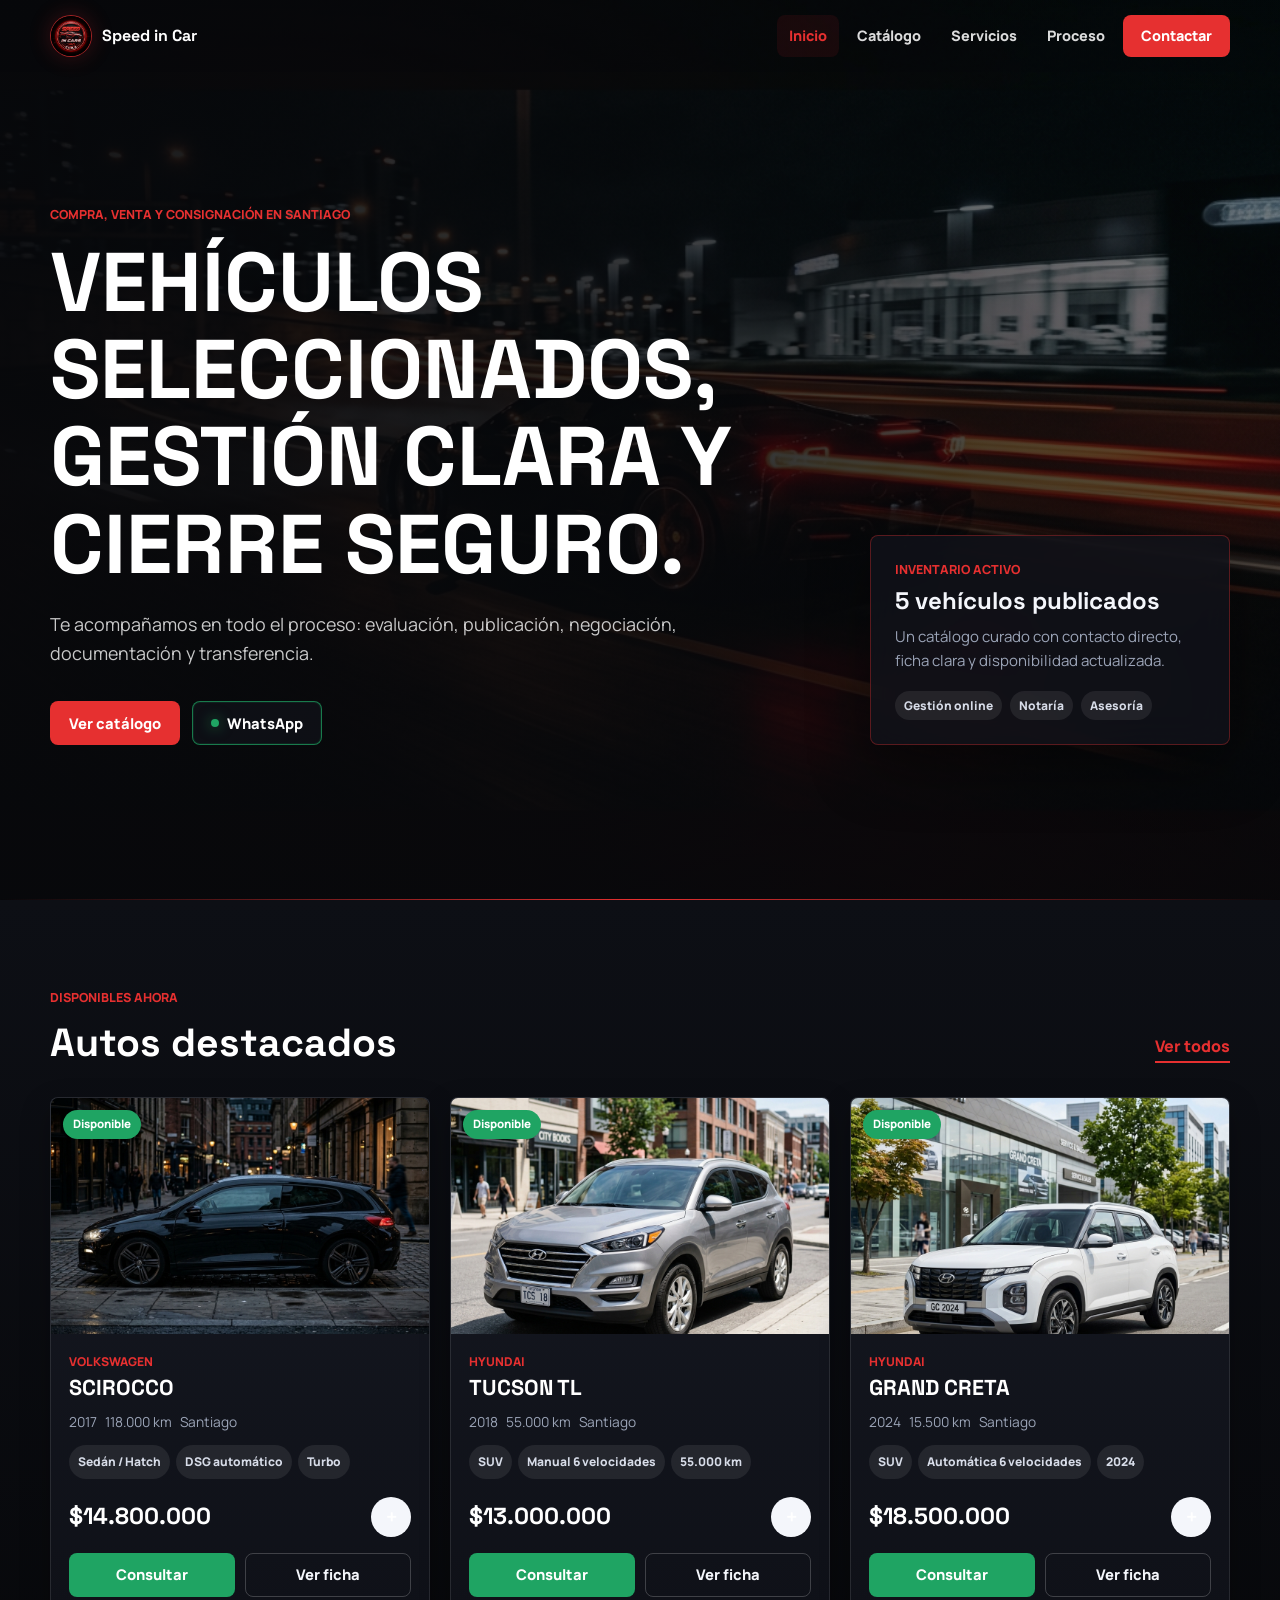
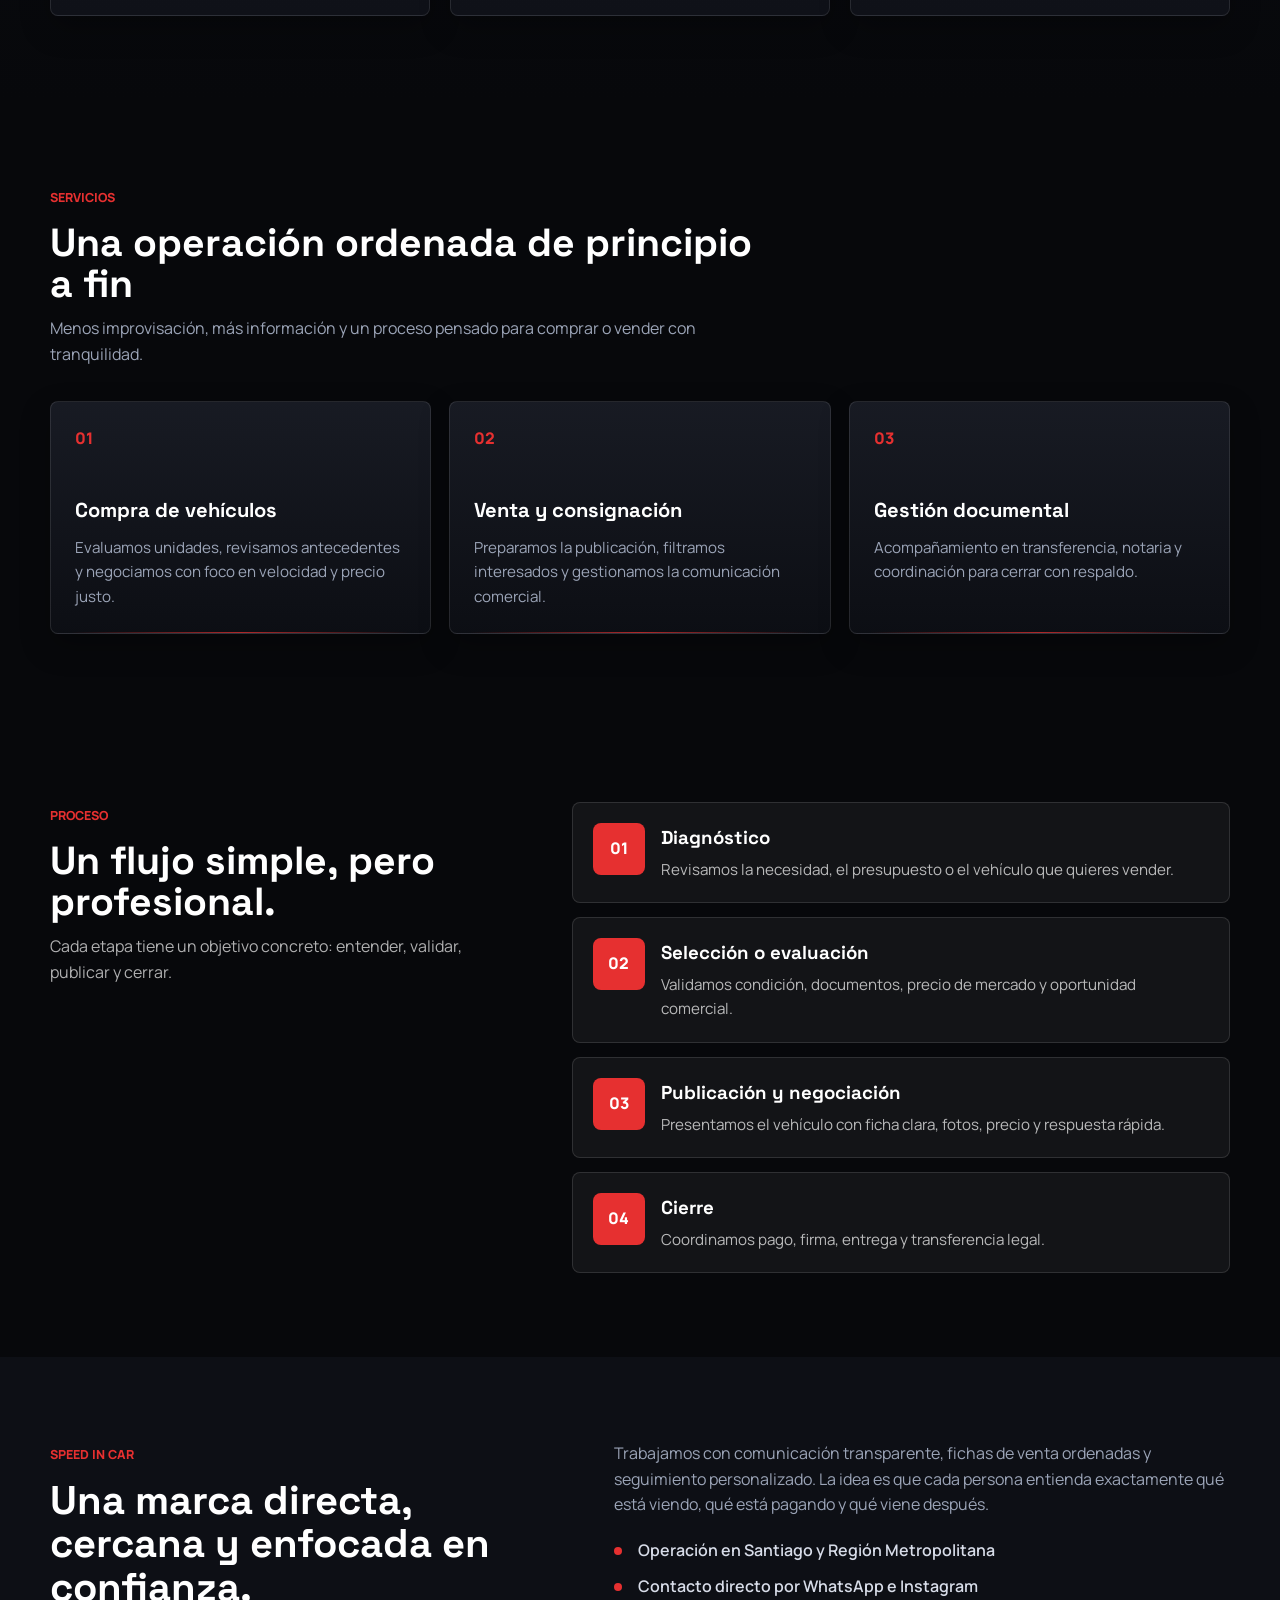
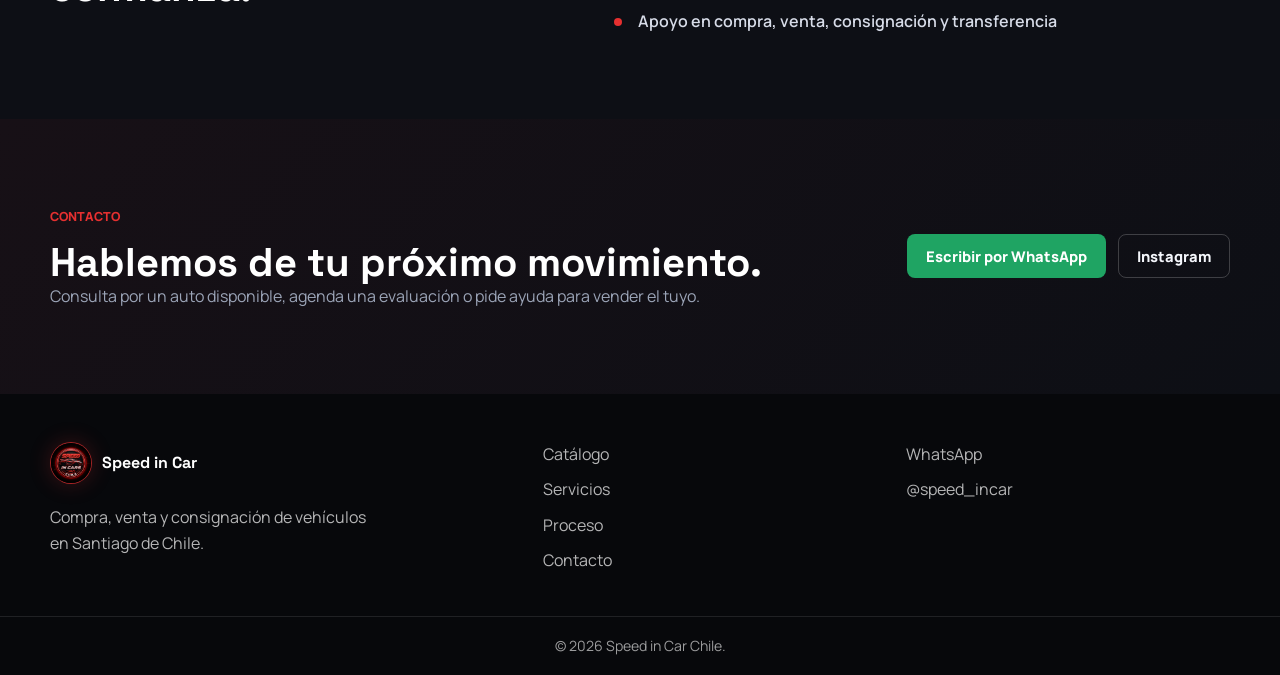
==== commit fda6da7b: "Mejora sitio y conecta Firebase" ====
--- a/index.html
+++ b/index.html
@@ -3,398 +3,242 @@
 <head>
   <meta charset="UTF-8" />
   <meta name="viewport" content="width=device-width, initial-scale=1.0" />
-  <title>Speed in Car – Compra, Venta y Consignación de Vehículos en Santiago</title>
-  <meta name="description" content="Speed in Car: Tu mejor opción para comprar, vender o consignar vehículos en Santiago y la RM. 100% online, con gestión en notaría incluida. Contáctanos por WhatsApp." />
+  <title>Speed in Car | Compra, venta y consignaci&oacute;n de veh&iacute;culos</title>
+  <meta name="description" content="Speed in Car: compra, venta y consignacion de vehiculos seleccionados en Santiago y la RM. Gestion online, asesoria transparente y contacto directo por WhatsApp." />
   <link rel="preconnect" href="https://fonts.googleapis.com" />
   <link rel="preconnect" href="https://fonts.gstatic.com" crossorigin />
-  <link href="https://fonts.googleapis.com/css2?family=Rajdhani:wght@400;500;600;700&family=Inter:wght@300;400;500;600;700&display=swap" rel="stylesheet" />
+  <link href="https://fonts.googleapis.com/css2?family=Manrope:wght@400;500;600;700;800&family=Space+Grotesk:wght@500;600;700&display=swap" rel="stylesheet" />
   <link rel="stylesheet" href="style.css" />
 </head>
 <body data-page="home">
-
-  <!-- ========== NAVBAR ========== -->
-  <nav class="navbar" id="navbar">
+  <header class="site-header" id="navbar">
     <div class="nav-container">
-      <a href="index.html#home" class="nav-logo" id="nav-logo-link">
-        <img src="images/logo.png" alt="Speed in Car Logo" class="logo-img" />
-        <span class="logo-text">SPEED <span class="logo-accent">IN CAR</span></span>
+      <a href="/#home" class="brand-link" aria-label="Speed in Car">
+        <img src="images/logo.png" alt="Speed in Car" class="brand-mark" />
+        <span class="brand-name">Speed in Car</span>
       </a>
-      <ul class="nav-links" id="nav-links">
-        <li><a href="index.html#home" class="nav-link" id="link-home" data-nav-page="home">Inicio</a></li>
-        <li><a href="catalogo.html" class="nav-link" id="link-catalog" data-nav-page="catalogo">Catálogo</a></li>
-        <li><a href="index.html#servicios" class="nav-link" id="link-services">Servicios</a></li>
-        <li><a href="index.html#nosotros" class="nav-link" id="link-about">Nosotros</a></li>
-        <li><a href="admin.html" class="nav-link" id="link-admin" data-nav-page="admin">Admin</a></li>
-        <li><a href="index.html#contacto" class="nav-link nav-cta" id="link-contact">Contactar</a></li>
-      </ul>
-      <button class="hamburger" id="hamburger" aria-label="Abrir menú">
+
+      <nav class="nav-links" id="nav-links" aria-label="Navegaci&oacute;n principal">
+        <a href="/#home" class="nav-link" data-nav-page="home">Inicio</a>
+        <a href="/catalogo" class="nav-link" data-nav-page="catalogo">Cat&aacute;logo</a>
+        <a href="/#servicios" class="nav-link">Servicios</a>
+        <a href="/#proceso" class="nav-link">Proceso</a>
+        <a href="/#contacto" class="nav-link nav-cta">Contactar</a>
+      </nav>
+
+      <button class="hamburger" id="hamburger" aria-label="Abrir menu" aria-expanded="false">
         <span></span><span></span><span></span>
       </button>
     </div>
-  </nav>
-
-  <!-- ========== HERO ========== -->
-  <section class="hero" id="home">
-    <div class="hero-bg">
-      <img src="images/hero_bg.png" alt="Speed in Car hero" class="hero-bg-img" />
+  </header>
+
+  <main>
+    <section class="hero" id="home">
+      <div class="hero-media">
+        <img src="images/hero_bg.png" alt="Vehiculo destacado Speed in Car" />
+      </div>
       <div class="hero-overlay"></div>
-    </div>
-    <div class="hero-content">
-      <div class="hero-badge" id="hero-badge">
-        <span class="badge-dot"></span>
-        Disponibles en Santiago / RM
-      </div>
-      <h1 class="hero-title" id="hero-title">
-        Tu próximo auto<br />
-        <span class="hero-title-accent">te está esperando</span>
-      </h1>
-      <p class="hero-subtitle" id="hero-subtitle">
-        Compra, venta y consignación de vehículos de forma 100% online.<br />
-        Gestión notarial incluida. ¡Agenda tu evaluación hoy mismo!
-      </p>
-      <div class="hero-buttons" id="hero-buttons">
-        <a href="#catalogo" class="btn btn-primary" id="btn-ver-autos">
-          <svg width="18" height="18" viewBox="0 0 24 24" fill="none" stroke="currentColor" stroke-width="2.5"><circle cx="11" cy="11" r="8"/><path d="m21 21-4.35-4.35"/></svg>
-          Ver Autos
+
+      <div class="container hero-grid">
+        <div class="hero-copy">
+          <span class="eyebrow">Compra, venta y consignaci&oacute;n en Santiago</span>
+          <h1>Veh&iacute;culos seleccionados, gesti&oacute;n clara y cierre seguro.</h1>
+          <p>Te acompa&ntilde;amos en todo el proceso: evaluaci&oacute;n, publicaci&oacute;n, negociaci&oacute;n, documentaci&oacute;n y transferencia.</p>
+          <div class="hero-actions">
+            <a href="/catalogo" class="btn btn-primary">Ver cat&aacute;logo</a>
+            <a href="https://wa.me/56998261166?text=Hola%20Speed%20in%20Car,%20quiero%20consultar%20por%20un%20vehiculo." target="_blank" class="btn btn-hero-whatsapp">WhatsApp</a>
+          </div>
+        </div>
+
+        <aside class="hero-panel" aria-label="Resumen de servicio">
+          <div class="panel-kicker">Inventario activo</div>
+          <strong><span id="inventory-count">0</span> veh&iacute;culos publicados</strong>
+          <p>Un cat&aacute;logo curado con contacto directo, ficha clara y disponibilidad actualizada.</p>
+          <div class="hero-metrics">
+            <span>Gesti&oacute;n online</span>
+            <span>Notar&iacute;a</span>
+            <span>Asesor&iacute;a</span>
+          </div>
+        </aside>
+      </div>
+    </section>
+
+    <section class="section inventory-preview" id="catalogo">
+      <div class="container">
+        <div class="section-heading split-heading">
+          <div>
+            <span class="eyebrow">Disponibles ahora</span>
+            <h2>Autos destacados</h2>
+          </div>
+          <a href="/catalogo" class="text-link">Ver todos</a>
+        </div>
+
+        <div class="cars-grid" id="home-featured-grid" aria-live="polite"></div>
+      </div>
+    </section>
+
+    <section class="section services-section" id="servicios">
+      <div class="container">
+        <div class="section-heading">
+          <span class="eyebrow">Servicios</span>
+          <h2>Una operaci&oacute;n ordenada de principio a fin</h2>
+          <p>Menos improvisaci&oacute;n, m&aacute;s informaci&oacute;n y un proceso pensado para comprar o vender con tranquilidad.</p>
+        </div>
+
+        <div class="services-grid">
+          <article class="service-card">
+            <span class="service-index">01</span>
+            <h3>Compra de veh&iacute;culos</h3>
+            <p>Evaluamos unidades, revisamos antecedentes y negociamos con foco en velocidad y precio justo.</p>
+          </article>
+          <article class="service-card">
+            <span class="service-index">02</span>
+            <h3>Venta y consignaci&oacute;n</h3>
+            <p>Preparamos la publicaci&oacute;n, filtramos interesados y gestionamos la comunicaci&oacute;n comercial.</p>
+          </article>
+          <article class="service-card">
+            <span class="service-index">03</span>
+            <h3>Gesti&oacute;n documental</h3>
+            <p>Acompa&ntilde;amiento en transferencia, notaria y coordinaci&oacute;n para cerrar con respaldo.</p>
+          </article>
+        </div>
+      </div>
+    </section>
+
+    <section class="section process-section" id="proceso">
+      <div class="container process-layout">
+        <div class="section-heading sticky-heading">
+          <span class="eyebrow">Proceso</span>
+          <h2>Un flujo simple, pero profesional.</h2>
+          <p>Cada etapa tiene un objetivo concreto: entender, validar, publicar y cerrar.</p>
+        </div>
+
+        <div class="timeline">
+          <article class="timeline-item">
+            <span>01</span>
+            <div>
+              <h3>Diagn&oacute;stico</h3>
+              <p>Revisamos la necesidad, el presupuesto o el veh&iacute;culo que quieres vender.</p>
+            </div>
+          </article>
+          <article class="timeline-item">
+            <span>02</span>
+            <div>
+              <h3>Selecci&oacute;n o evaluaci&oacute;n</h3>
+              <p>Validamos condici&oacute;n, documentos, precio de mercado y oportunidad comercial.</p>
+            </div>
+          </article>
+          <article class="timeline-item">
+            <span>03</span>
+            <div>
+              <h3>Publicaci&oacute;n y negociaci&oacute;n</h3>
+              <p>Presentamos el veh&iacute;culo con ficha clara, fotos, precio y respuesta r&aacute;pida.</p>
+            </div>
+          </article>
+          <article class="timeline-item">
+            <span>04</span>
+            <div>
+              <h3>Cierre</h3>
+              <p>Coordinamos pago, firma, entrega y transferencia legal.</p>
+            </div>
+          </article>
+        </div>
+      </div>
+    </section>
+
+    <section class="section trust-section" id="nosotros">
+      <div class="container trust-grid">
+        <div>
+          <span class="eyebrow">Speed in Car</span>
+          <h2>Una marca directa, cercana y enfocada en confianza.</h2>
+        </div>
+        <div class="trust-copy">
+          <p>Trabajamos con comunicaci&oacute;n transparente, fichas de venta ordenadas y seguimiento personalizado. La idea es que cada persona entienda exactamente qu&eacute; est&aacute; viendo, qu&eacute; est&aacute; pagando y qu&eacute; viene despu&eacute;s.</p>
+          <ul class="check-list">
+            <li>Operaci&oacute;n en Santiago y Regi&oacute;n Metropolitana</li>
+            <li>Contacto directo por WhatsApp e Instagram</li>
+            <li>Apoyo en compra, venta, consignaci&oacute;n y transferencia</li>
+          </ul>
+        </div>
+      </div>
+    </section>
+
+    <section class="section contact-section" id="contacto">
+      <div class="container contact-layout">
+        <div>
+          <span class="eyebrow">Contacto</span>
+          <h2>Hablemos de tu pr&oacute;ximo movimiento.</h2>
+          <p>Consulta por un auto disponible, agenda una evaluaci&oacute;n o pide ayuda para vender el tuyo.</p>
+        </div>
+        <div class="contact-actions">
+          <a href="https://wa.me/56998261166?text=Hola%20Speed%20in%20Car,%20quiero%20recibir%20asesoria." target="_blank" class="btn btn-whatsapp">Escribir por WhatsApp</a>
+          <a href="https://www.instagram.com/speed_incar/" target="_blank" class="btn btn-outline">Instagram</a>
+        </div>
+      </div>
+    </section>
+  </main>
+
+  <footer class="footer">
+    <div class="container footer-grid">
+      <div>
+        <a href="/#home" class="brand-link">
+          <img src="images/logo.png" alt="Speed in Car" class="brand-mark" />
+          <span class="brand-name">Speed in Car</span>
         </a>
-        <a href="https://wa.me/56912345678?text=Hola! Me interesa conocer más sobre sus vehículos disponibles." target="_blank" class="btn btn-whatsapp" id="btn-whatsapp-hero">
-          <svg width="18" height="18" viewBox="0 0 24 24" fill="currentColor"><path d="M17.472 14.382c-.297-.149-1.758-.867-2.03-.967-.273-.099-.471-.148-.67.15-.197.297-.767.966-.94 1.164-.173.199-.347.223-.644.075-.297-.15-1.255-.463-2.39-1.475-.883-.788-1.48-1.761-1.653-2.059-.173-.297-.018-.458.13-.606.134-.133.298-.347.446-.52.149-.174.198-.298.298-.497.099-.198.05-.371-.025-.52-.075-.149-.669-1.612-.916-2.207-.242-.579-.487-.5-.669-.51-.173-.008-.371-.01-.57-.01-.198 0-.52.074-.792.372-.272.297-1.04 1.016-1.04 2.479 0 1.462 1.065 2.875 1.213 3.074.149.198 2.096 3.2 5.077 4.487.709.306 1.262.489 1.694.625.712.227 1.36.195 1.871.118.571-.085 1.758-.719 2.006-1.413.248-.694.248-1.289.173-1.413-.074-.124-.272-.198-.57-.347z"/><path d="M5.077 20.317A11.965 11.965 0 0 0 12 22.944c6.627 0 12-5.373 12-12 0-6.628-5.373-12-12-12S0 5.316 0 10.944c0 2.114.552 4.1 1.515 5.823L.057 23.057l6.32-1.74a11.93 11.93 0 0 0 .7.4v-.4z"/></svg>
-          WhatsApp
-        </a>
-      </div>
-      <div class="hero-stats" id="hero-stats">
-        <div class="stat">
-          <span class="stat-num">100%</span>
-          <span class="stat-label">Online</span>
-        </div>
-        <div class="stat-divider"></div>
-        <div class="stat">
-          <span class="stat-num">+50</span>
-          <span class="stat-label">Autos vendidos</span>
-        </div>
-        <div class="stat-divider"></div>
-        <div class="stat">
-          <span class="stat-num">1076</span>
-          <span class="stat-label">Seguidores</span>
-        </div>
-      </div>
-    </div>
-    <div class="hero-scroll-indicator" id="hero-scroll">
-      <span>Scroll</span>
-      <div class="scroll-line"></div>
-    </div>
-  </section>
-
-  <!-- ========== CATÁLOGO ========== -->
-  <section class="section catalog-section" id="catalogo">
-    <div class="container">
-      <div class="section-header">
-        <span class="section-tag">Disponibles ahora</span>
-        <h2 class="section-title" id="catalog-title">Vehículos <span class="accent">Disponibles</span></h2>
-        <p class="section-desc">Todos nuestros autos pasan por revisión técnica. Gestión de transferencia incluida.</p>
-      </div>
-
-      <div class="catalog-filters" id="catalog-filters">
-        <button class="filter-btn active" data-filter="all" id="filter-all">Todos</button>
-        <button class="filter-btn" data-filter="suv" id="filter-suv">SUV</button>
-        <button class="filter-btn" data-filter="sedan" id="filter-sedan">Sedán / Hatch</button>
-      </div>
-
-      <div class="cars-grid" id="cars-grid" aria-live="polite"></div><!-- /cars-grid -->
-
-      <div class="catalog-cta" id="catalog-cta">
-        <p>¿No encuentras lo que buscas? Tenemos más vehículos disponibles.</p>
-        <a href="catalogo.html" class="btn btn-primary" id="btn-catalogo-completo">Ver catálogo completo</a>
-        <a href="https://www.instagram.com/speed_incar/" target="_blank" class="btn btn-outline" id="btn-instagram">Ver Instagram</a>
-      </div>
-    </div>
-  </section>
-
-  <!-- ========== SERVICIOS ========== -->
-  <section class="section services-section" id="servicios">
-    <div class="container">
-      <div class="section-header">
-        <span class="section-tag">Lo que hacemos</span>
-        <h2 class="section-title" id="services-title">Nuestros <span class="accent">Servicios</span></h2>
-        <p class="section-desc">Todo el proceso de compra o venta sin moverte de tu casa.</p>
-      </div>
-      <div class="services-grid" id="services-grid">
-        <div class="service-card" id="svc-compra">
-          <div class="service-icon">
-            <svg width="36" height="36" viewBox="0 0 24 24" fill="none" stroke="currentColor" stroke-width="1.8">
-              <path d="M21 16V8a2 2 0 0 0-1-1.73l-7-4a2 2 0 0 0-2 0l-7 4A2 2 0 0 0 3 8v8a2 2 0 0 0 1 1.73l7 4a2 2 0 0 0 2 0l7-4A2 2 0 0 0 21 16z"/>
-              <polyline points="3.27 6.96 12 12.01 20.73 6.96"/><line x1="12" y1="22.08" x2="12" y2="12"/>
-            </svg>
-          </div>
-          <h3 class="service-title">Compra de Vehículos</h3>
-          <p class="service-desc">¿Quieres vender tu auto? Te hacemos una evaluación gratuita y te ofrecemos el mejor precio del mercado. Pago inmediato.</p>
-        </div>
-        <div class="service-card" id="svc-venta">
-          <div class="service-icon">
-            <svg width="36" height="36" viewBox="0 0 24 24" fill="none" stroke="currentColor" stroke-width="1.8">
-              <circle cx="12" cy="12" r="10"/><line x1="12" y1="8" x2="12" y2="16"/><line x1="8" y1="12" x2="16" y2="12"/>
-            </svg>
-          </div>
-          <h3 class="service-title">Venta de Vehículos</h3>
-          <p class="service-desc">Explora nuestro catálogo con los mejores autos seleccionados. Todos revisados y con historia verificada.</p>
-        </div>
-        <div class="service-card featured" id="svc-consignacion">
-          <div class="service-icon">
-            <svg width="36" height="36" viewBox="0 0 24 24" fill="none" stroke="currentColor" stroke-width="1.8">
-              <path d="M12 22s8-4 8-10V5l-8-3-8 3v7c0 6 8 10 8 10z"/>
-            </svg>
-          </div>
-          <h3 class="service-title">Consignación</h3>
-          <p class="service-desc">¿No tienes tiempo de vender? Nosotros lo hacemos por ti. Dejamos tu auto en consignación y gestionamos todo el proceso.</p>
-          <span class="service-tag">Más popular</span>
-        </div>
-        <div class="service-card" id="svc-notaria">
-          <div class="service-icon">
-            <svg width="36" height="36" viewBox="0 0 24 24" fill="none" stroke="currentColor" stroke-width="1.8">
-              <path d="M14 2H6a2 2 0 0 0-2 2v16a2 2 0 0 0 2 2h12a2 2 0 0 0 2-2V8z"/>
-              <polyline points="14 2 14 8 20 8"/>
-              <line x1="16" y1="13" x2="8" y2="13"/><line x1="16" y1="17" x2="8" y2="17"/><polyline points="10 9 9 9 8 9"/>
-            </svg>
-          </div>
-          <h3 class="service-title">Gestión en Notaría</h3>
-          <p class="service-desc">Nos encargamos de todo el papeleo y la transferencia legal del vehículo. Proceso 100% online y seguro.</p>
-        </div>
-      </div>
-    </div>
-  </section>
-
-  <!-- ========== PROCESO ========== -->
-  <section class="section process-section" id="proceso">
-    <div class="container">
-      <div class="section-header">
-        <span class="section-tag">Simple y rápido</span>
-        <h2 class="section-title">¿Cómo <span class="accent">funciona</span>?</h2>
-      </div>
-      <div class="process-steps" id="process-steps">
-        <div class="step" id="step-1">
-          <div class="step-num">01</div>
-          <div class="step-content">
-            <h3>Contáctanos</h3>
-            <p>Escríbenos por WhatsApp o Instagram y cuéntanos qué buscas o qué quieres vender.</p>
-          </div>
-        </div>
-        <div class="step-arrow">→</div>
-        <div class="step" id="step-2">
-          <div class="step-num">02</div>
-          <div class="step-content">
-            <h3>Evaluación</h3>
-            <p>Agendamos una evaluación de tu vehículo o te mostramos las opciones disponibles.</p>
-          </div>
-        </div>
-        <div class="step-arrow">→</div>
-        <div class="step" id="step-3">
-          <div class="step-num">03</div>
-          <div class="step-content">
-            <h3>Acuerdo</h3>
-            <p>Llegamos a un precio justo. Gestionamos el financiamiento si lo necesitas.</p>
-          </div>
-        </div>
-        <div class="step-arrow">→</div>
-        <div class="step" id="step-4">
-          <div class="step-num">04</div>
-          <div class="step-content">
-            <h3>¡Listo!</h3>
-            <p>Transferencia legal gestionada por nosotros. Todo 100% online y sin complicaciones.</p>
-          </div>
-        </div>
-      </div>
-    </div>
-  </section>
-
-  <!-- ========== NOSOTROS ========== -->
-  <section class="section about-section" id="nosotros">
-    <div class="container">
-      <div class="about-grid">
-        <div class="about-text" id="about-text">
-          <span class="section-tag">Quiénes somos</span>
-          <h2 class="section-title">Tu confianza es nuestra <span class="accent">prioridad</span></h2>
-          <p>Somos <strong>Speed in Car</strong>, una empresa de compra, venta y consignación de vehículos ubicada en Santiago de Chile. Operamos 100% online para facilitar tu experiencia.</p>
-          <p>Nos diferenciamos por la <strong>transparencia</strong> en cada operación, el acompañamiento personalizado y la rapidez en los procesos. Con nosotros, comprar o vender tu auto es simple, seguro y sin dolores de cabeza.</p>
-          <ul class="about-features" id="about-features">
-            <li>
-              <svg width="18" height="18" viewBox="0 0 24 24" fill="none" stroke="currentColor" stroke-width="2.5"><polyline points="20 6 9 17 4 12"/></svg>
-              Operación 100% online
-            </li>
-            <li>
-              <svg width="18" height="18" viewBox="0 0 24 24" fill="none" stroke="currentColor" stroke-width="2.5"><polyline points="20 6 9 17 4 12"/></svg>
-              Gestión en Notaría incluida
-            </li>
-            <li>
-              <svg width="18" height="18" viewBox="0 0 24 24" fill="none" stroke="currentColor" stroke-width="2.5"><polyline points="20 6 9 17 4 12"/></svg>
-              Evaluación gratuita de tu vehículo
-            </li>
-            <li>
-              <svg width="18" height="18" viewBox="0 0 24 24" fill="none" stroke="currentColor" stroke-width="2.5"><polyline points="20 6 9 17 4 12"/></svg>
-              Atención personalizada por DM y WhatsApp
-            </li>
-          </ul>
-          <div class="about-social" id="about-social">
-            <a href="https://www.instagram.com/speed_incar/" target="_blank" class="social-link" id="link-ig">
-              <svg width="22" height="22" viewBox="0 0 24 24" fill="currentColor"><path d="M12 2.163c3.204 0 3.584.012 4.85.07 3.252.148 4.771 1.691 4.919 4.919.058 1.265.069 1.645.069 4.849 0 3.205-.012 3.584-.069 4.849-.149 3.225-1.664 4.771-4.919 4.919-1.266.058-1.644.07-4.85.07-3.204 0-3.584-.012-4.849-.07-3.26-.149-4.771-1.699-4.919-4.92-.058-1.265-.07-1.644-.07-4.849 0-3.204.013-3.583.07-4.849.149-3.227 1.664-4.771 4.919-4.919 1.266-.057 1.645-.069 4.849-.069zM12 0C8.741 0 8.333.014 7.053.072 2.695.272.273 2.69.073 7.052.014 8.333 0 8.741 0 12c0 3.259.014 3.668.072 4.948.2 4.358 2.618 6.78 6.98 6.98C8.333 23.986 8.741 24 12 24c3.259 0 3.668-.014 4.948-.072 4.354-.2 6.782-2.618 6.979-6.98.059-1.28.073-1.689.073-4.948 0-3.259-.014-3.667-.072-4.947-.196-4.354-2.617-6.78-6.979-6.98C15.668.014 15.259 0 12 0zm0 5.838a6.162 6.162 0 1 0 0 12.324 6.162 6.162 0 0 0 0-12.324zM12 16a4 4 0 1 1 0-8 4 4 0 0 1 0 8zm6.406-11.845a1.44 1.44 0 1 0 0 2.881 1.44 1.44 0 0 0 0-2.881z"/></svg>
-              @speed_incar
-            </a>
-          </div>
-        </div>
-        <div class="about-img-wrap" id="about-img">
-          <div class="about-img-card">
-            <img src="images/logo.png" alt="Speed in Car" class="about-logo" />
-            <div class="about-tagline">Compra · Venta · Confianza</div>
-          </div>
-          <div class="about-stat-card" id="about-stat1">
-            <span class="as-num">+1076</span>
-            <span class="as-label">Seguidores</span>
-          </div>
-          <div class="about-stat-card red" id="about-stat2">
-            <span class="as-num">100%</span>
-            <span class="as-label">Online</span>
-          </div>
-        </div>
-      </div>
-    </div>
-  </section>
-
-  <!-- ========== CONTACTO / CTA ========== -->
-  <section class="section contact-section" id="contacto">
-    <div class="container">
-      <div class="contact-box" id="contact-box">
-        <div class="contact-glow"></div>
-        <div class="contact-content">
-          <span class="section-tag">¿Listo para empezar?</span>
-          <h2 class="contact-title">Habla con nosotros hoy</h2>
-          <p class="contact-desc">Agenda tu evaluación, consulta por un auto o consigna el tuyo. Respondemos rápido por WhatsApp o Instagram.</p>
-          <div class="contact-buttons" id="contact-buttons">
-            <a href="https://wa.me/56912345678?text=Hola Speed in Car! Me gustaría consultar sobre sus vehículos disponibles." target="_blank" class="btn btn-whatsapp btn-lg" id="btn-wsp-main">
-              <svg width="22" height="22" viewBox="0 0 24 24" fill="currentColor"><path d="M17.472 14.382c-.297-.149-1.758-.867-2.03-.967-.273-.099-.471-.148-.67.15-.197.297-.767.966-.94 1.164-.173.199-.347.223-.644.075-.297-.15-1.255-.463-2.39-1.475-.883-.788-1.48-1.761-1.653-2.059-.173-.297-.018-.458.13-.606.134-.133.298-.347.446-.52.149-.174.198-.298.298-.497.099-.198.05-.371-.025-.52-.075-.149-.669-1.612-.916-2.207-.242-.579-.487-.5-.669-.51-.173-.008-.371-.01-.57-.01-.198 0-.52.074-.792.372-.272.297-1.04 1.016-1.04 2.479 0 1.462 1.065 2.875 1.213 3.074.149.198 2.096 3.2 5.077 4.487.709.306 1.262.489 1.694.625.712.227 1.36.195 1.871.118.571-.085 1.758-.719 2.006-1.413.248-.694.248-1.289.173-1.413-.074-.124-.272-.198-.57-.347z"/><path d="M5.077 20.317A11.965 11.965 0 0 0 12 22.944c6.627 0 12-5.373 12-12 0-6.628-5.373-12-12-12S0 5.316 0 10.944c0 2.114.552 4.1 1.515 5.823L.057 23.057l6.32-1.74a11.93 11.93 0 0 0 .7.4v-.4z"/></svg>
-              Escribir por WhatsApp
-            </a>
-            <a href="https://www.instagram.com/speed_incar/" target="_blank" class="btn btn-outline btn-lg" id="btn-ig-main">
-              <svg width="22" height="22" viewBox="0 0 24 24" fill="currentColor"><path d="M12 2.163c3.204 0 3.584.012 4.85.07 3.252.148 4.771 1.691 4.919 4.919.058 1.265.069 1.645.069 4.849 0 3.205-.012 3.584-.069 4.849-.149 3.225-1.664 4.771-4.919 4.919-1.266.058-1.644.07-4.85.07-3.204 0-3.584-.012-4.849-.07-3.26-.149-4.771-1.699-4.919-4.92-.058-1.265-.07-1.644-.07-4.849 0-3.204.013-3.583.07-4.849.149-3.227 1.664-4.771 4.919-4.919 1.266-.057 1.645-.069 4.849-.069zM12 0C8.741 0 8.333.014 7.053.072 2.695.272.273 2.69.073 7.052.014 8.333 0 8.741 0 12c0 3.259.014 3.668.072 4.948.2 4.358 2.618 6.78 6.98 6.98C8.333 23.986 8.741 24 12 24c3.259 0 3.668-.014 4.948-.072 4.354-.2 6.782-2.618 6.979-6.98.059-1.28.073-1.689.073-4.948 0-3.259-.014-3.667-.072-4.947-.196-4.354-2.617-6.78-6.979-6.98C15.668.014 15.259 0 12 0zm0 5.838a6.162 6.162 0 1 0 0 12.324 6.162 6.162 0 0 0 0-12.324zM12 16a4 4 0 1 1 0-8 4 4 0 0 1 0 8zm6.406-11.845a1.44 1.44 0 1 0 0 2.881 1.44 1.44 0 0 0 0-2.881z"/></svg>
-              Ver Instagram
-            </a>
-          </div>
-        </div>
-      </div>
-    </div>
-  </section>
-
-  <!-- ========== FOOTER ========== -->
-  <footer class="footer" id="footer">
-    <div class="container">
-      <div class="footer-grid">
-        <div class="footer-brand">
-          <a href="index.html#home" class="nav-logo" id="footer-logo">
-            <img src="images/logo.png" alt="Speed in Car" class="logo-img" />
-            <span class="logo-text">SPEED <span class="logo-accent">IN CAR</span></span>
-          </a>
-          <p class="footer-tagline">Consignación y compra/venta de vehículos en Santiago de Chile. 100% online.</p>
-        </div>
-        <div class="footer-links-col">
-          <h4>Navegación</h4>
-          <ul>
-            <li><a href="index.html#home" id="footer-link-home">Inicio</a></li>
-            <li><a href="catalogo.html" id="footer-link-catalog">Catálogo</a></li>
-            <li><a href="index.html#servicios" id="footer-link-services">Servicios</a></li>
-            <li><a href="index.html#nosotros" id="footer-link-about">Nosotros</a></li>
-            <li><a href="admin.html" id="footer-link-admin">Admin</a></li>
-          </ul>
-        </div>
-        <div class="footer-links-col">
-          <h4>Contacto</h4>
-          <ul>
-            <li>📍 Santiago / RM</li>
-            <li><a href="https://wa.me/56912345678" target="_blank" id="footer-wsp">WhatsApp</a></li>
-            <li><a href="https://www.instagram.com/speed_incar/" target="_blank" id="footer-ig">@speed_incar</a></li>
-          </ul>
-        </div>
-      </div>
-      <div class="footer-bottom">
-        <p>&copy; <span id="footer-year">2026</span> Speed in Car Chile. Todos los derechos reservados.</p>
-      </div>
+        <p>Compra, venta y consignaci&oacute;n de veh&iacute;culos en Santiago de Chile.</p>
+      </div>
+      <nav aria-label="Footer">
+        <a href="/catalogo">Cat&aacute;logo</a>
+        <a href="/#servicios">Servicios</a>
+        <a href="/#proceso">Proceso</a>
+        <a href="/#contacto">Contacto</a>
+      </nav>
+      <div class="footer-contact">
+        <a href="https://wa.me/56998261166" target="_blank">WhatsApp</a>
+        <a href="https://www.instagram.com/speed_incar/" target="_blank">@speed_incar</a>
+      </div>
+    </div>
+    <div class="footer-bottom">
+      <span>&copy; <span id="footer-year">2026</span> Speed in Car Chile.</span>
     </div>
   </footer>
 
-  <!-- WhatsApp floating button -->
-  <a href="https://wa.me/56912345678?text=Hola Speed in Car!" target="_blank" class="wsp-float" id="wsp-float" aria-label="Abrir WhatsApp">
-    <svg width="28" height="28" viewBox="0 0 24 24" fill="currentColor"><path d="M17.472 14.382c-.297-.149-1.758-.867-2.03-.967-.273-.099-.471-.148-.67.15-.197.297-.767.966-.94 1.164-.173.199-.347.223-.644.075-.297-.15-1.255-.463-2.39-1.475-.883-.788-1.48-1.761-1.653-2.059-.173-.297-.018-.458.13-.606.134-.133.298-.347.446-.52.149-.174.198-.298.298-.497.099-.198.05-.371-.025-.52-.075-.149-.669-1.612-.916-2.207-.242-.579-.487-.5-.669-.51-.173-.008-.371-.01-.57-.01-.198 0-.52.074-.792.372-.272.297-1.04 1.016-1.04 2.479 0 1.462 1.065 2.875 1.213 3.074.149.198 2.096 3.2 5.077 4.487.709.306 1.262.489 1.694.625.712.227 1.36.195 1.871.118.571-.085 1.758-.719 2.006-1.413.248-.694.248-1.289.173-1.413-.074-.124-.272-.198-.57-.347z"/><path d="M5.077 20.317A11.965 11.965 0 0 0 12 22.944c6.627 0 12-5.373 12-12 0-6.628-5.373-12-12-12S0 5.316 0 10.944c0 2.114.552 4.1 1.515 5.823L.057 23.057l6.32-1.74a11.93 11.93 0 0 0 .7.4v-.4z"/></svg>
+  <a href="https://wa.me/56998261166?text=Hola%20Speed%20in%20Car!" target="_blank" class="wsp-float" id="wsp-float" aria-label="Abrir WhatsApp">
+    <svg viewBox="0 0 24 24" aria-hidden="true">
+      <path d="M19.05 4.94A9.83 9.83 0 0 0 12.04 2C6.58 2 2.14 6.44 2.14 11.9c0 1.75.46 3.45 1.33 4.95L2 22l5.3-1.39a9.89 9.89 0 0 0 4.72 1.2h.01c5.45 0 9.89-4.44 9.89-9.9a9.84 9.84 0 0 0-2.87-6.97ZM12.03 20.13h-.01a8.2 8.2 0 0 1-4.18-1.15l-.3-.18-3.14.82.84-3.06-.2-.31a8.2 8.2 0 0 1-1.25-4.35c0-4.54 3.7-8.24 8.25-8.24 2.2 0 4.27.86 5.82 2.42a8.18 8.18 0 0 1 2.41 5.83c0 4.54-3.7 8.22-8.24 8.22Zm4.52-6.16c-.25-.12-1.46-.72-1.69-.8-.23-.09-.39-.12-.56.12-.17.25-.64.8-.79.97-.14.17-.29.19-.54.07-.25-.12-1.04-.38-1.98-1.21-.73-.65-1.22-1.45-1.36-1.7-.14-.25-.02-.38.1-.5.11-.11.25-.29.37-.43.12-.14.17-.25.25-.42.08-.17.04-.31-.02-.43-.06-.12-.56-1.35-.77-1.85-.2-.49-.41-.42-.56-.43h-.48c-.17 0-.43.06-.66.31-.23.25-.87.85-.87 2.08s.89 2.42 1.01 2.59c.12.17 1.75 2.67 4.24 3.75.59.26 1.05.41 1.41.53.59.19 1.13.16 1.56.1.48-.07 1.46-.6 1.67-1.18.21-.58.21-1.08.15-1.18-.06-.1-.23-.16-.48-.28Z"/>
+    </svg>
   </a>
 
-  <!-- ========== MODAL DE DETALLE ========== -->
-  <div class="modal-overlay" id="car-modal" role="dialog" aria-modal="true" aria-label="Detalle del vehículo">
-    <div class="modal-box" id="modal-box">
-
-      <!-- Close -->
-      <button class="modal-close" id="modal-close" aria-label="Cerrar">
-        <svg width="22" height="22" viewBox="0 0 24 24" fill="none" stroke="currentColor" stroke-width="2.5"><line x1="18" y1="6" x2="6" y2="18"/><line x1="6" y1="6" x2="18" y2="18"/></svg>
-      </button>
-
-      <!-- Nav flechas -->
-      <button class="modal-nav modal-prev" id="modal-prev" aria-label="Auto anterior">
-        <svg width="20" height="20" viewBox="0 0 24 24" fill="none" stroke="currentColor" stroke-width="2.5"><polyline points="15 18 9 12 15 6"/></svg>
-      </button>
-      <button class="modal-nav modal-next" id="modal-next" aria-label="Auto siguiente">
-        <svg width="20" height="20" viewBox="0 0 24 24" fill="none" stroke="currentColor" stroke-width="2.5"><polyline points="9 18 15 12 9 6"/></svg>
-      </button>
+  <div class="modal-overlay" id="car-modal" role="dialog" aria-modal="true" aria-label="Detalle del vehiculo">
+    <div class="modal-box">
+      <button class="modal-close" id="modal-close" aria-label="Cerrar">x</button>
+      <button class="modal-nav modal-prev" id="modal-prev" aria-label="Auto anterior">&lsaquo;</button>
+      <button class="modal-nav modal-next" id="modal-next" aria-label="Auto siguiente">&rsaquo;</button>
 
       <div class="modal-inner">
-
-        <!-- Galería -->
-        <div class="modal-gallery" id="modal-gallery">
-          <div class="modal-main-img-wrap">
-            <img src="" alt="" class="modal-main-img" id="modal-main-img" />
-            <div class="modal-img-badge" id="modal-img-badge">Disponible</div>
-          </div>
-          <div class="modal-thumbs" id="modal-thumbs">
-            <!-- thumbnails rendered by JS -->
-          </div>
-        </div>
-
-        <!-- Info -->
-        <div class="modal-info" id="modal-info">
+        <div class="modal-gallery">
+          <img src="" alt="" class="modal-main-img" id="modal-main-img" />
+          <div class="modal-thumbs" id="modal-thumbs"></div>
+        </div>
+        <div class="modal-info">
+          <span class="modal-status" id="modal-status">Disponible</span>
           <div class="modal-brand" id="modal-brand">Marca</div>
-          <h2 class="modal-title" id="modal-title">Modelo</h2>
-
-          <div class="modal-price-row">
-            <span class="modal-price" id="modal-price">$0</span>
-            <span class="modal-status" id="modal-status">Disponible</span>
-          </div>
-
-          <div class="modal-specs-grid" id="modal-specs-grid">
-            <!-- rendered by JS -->
-          </div>
-
-          <div class="modal-divider"></div>
-
-          <ul class="modal-features" id="modal-features">
-            <!-- rendered by JS -->
-          </ul>
-
-          <div class="modal-actions" id="modal-actions">
-            <a href="#" target="_blank" class="btn btn-whatsapp btn-lg" id="modal-wsp-btn">
-              <svg width="20" height="20" viewBox="0 0 24 24" fill="currentColor"><path d="M17.472 14.382c-.297-.149-1.758-.867-2.03-.967-.273-.099-.471-.148-.67.15-.197.297-.767.966-.94 1.164-.173.199-.347.223-.644.075-.297-.15-1.255-.463-2.39-1.475-.883-.788-1.48-1.761-1.653-2.059-.173-.297-.018-.458.13-.606.134-.133.298-.347.446-.52.149-.174.198-.298.298-.497.099-.198.05-.371-.025-.52-.075-.149-.669-1.612-.916-2.207-.242-.579-.487-.5-.669-.51-.173-.008-.371-.01-.57-.01-.198 0-.52.074-.792.372-.272.297-1.04 1.016-1.04 2.479 0 1.462 1.065 2.875 1.213 3.074.149.198 2.096 3.2 5.077 4.487.709.306 1.262.489 1.694.625.712.227 1.36.195 1.871.118.571-.085 1.758-.719 2.006-1.413.248-.694.248-1.289.173-1.413-.074-.124-.272-.198-.57-.347z"/><path d="M5.077 20.317A11.965 11.965 0 0 0 12 22.944c6.627 0 12-5.373 12-12 0-6.628-5.373-12-12-12S0 5.316 0 10.944c0 2.114.552 4.1 1.515 5.823L.057 23.057l6.32-1.74a11.93 11.93 0 0 0 .7.4v-.4z"/></svg>
-              Consultar por WhatsApp
-            </a>
-            <a href="#" target="_blank" class="btn btn-primary" id="modal-video-btn">
-              Pedir video
-            </a>
-            <a href="#" target="_blank" class="btn btn-outline" id="modal-visit-btn">
-              Agendar visita
-            </a>
-            <a href="https://www.instagram.com/speed_incar/" target="_blank" class="btn btn-outline" id="modal-ig-btn">
-              <svg width="20" height="20" viewBox="0 0 24 24" fill="currentColor"><path d="M12 2.163c3.204 0 3.584.012 4.85.07 3.252.148 4.771 1.691 4.919 4.919.058 1.265.069 1.645.069 4.849 0 3.205-.012 3.584-.069 4.849-.149 3.225-1.664 4.771-4.919 4.919-1.266.058-1.644.07-4.85.07-3.204 0-3.584-.012-4.849-.07-3.26-.149-4.771-1.699-4.919-4.92-.058-1.265-.07-1.644-.07-4.849 0-3.204.013-3.583.07-4.849.149-3.227 1.664-4.771 4.919-4.919 1.266-.057 1.645-.069 4.849-.069zM12 0C8.741 0 8.333.014 7.053.072 2.695.272.273 2.69.073 7.052.014 8.333 0 8.741 0 12c0 3.259.014 3.668.072 4.948.2 4.358 2.618 6.78 6.98 6.98C8.333 23.986 8.741 24 12 24c3.259 0 3.668-.014 4.948-.072 4.354-.2 6.782-2.618 6.979-6.98.059-1.28.073-1.689.073-4.948 0-3.259-.014-3.667-.072-4.947-.196-4.354-2.617-6.78-6.979-6.98C15.668.014 15.259 0 12 0zm0 5.838a6.162 6.162 0 1 0 0 12.324 6.162 6.162 0 0 0 0-12.324zM12 16a4 4 0 1 1 0-8 4 4 0 0 1 0 8zm6.406-11.845a1.44 1.44 0 1 0 0 2.881 1.44 1.44 0 0 0 0-2.881z"/></svg>
-              Instagram
-            </a>
-          </div>
-        </div>
-
-      </div><!-- /modal-inner -->
-    </div><!-- /modal-box -->
-  </div><!-- /modal-overlay -->
-
+          <h2 id="modal-title">Modelo</h2>
+          <div class="modal-price" id="modal-price">$0</div>
+          <div class="modal-specs-grid" id="modal-specs-grid"></div>
+          <ul class="modal-features" id="modal-features"></ul>
+          <div class="modal-actions">
+            <a href="#" target="_blank" class="btn btn-whatsapp" id="modal-wsp-btn">Consultar</a>
+            <a href="#" target="_blank" class="btn btn-outline" id="modal-video-btn">Pedir video</a>
+            <a href="#" target="_blank" class="btn btn-outline" id="modal-visit-btn">Agendar visita</a>
+          </div>
+        </div>
+      </div>
+    </div>
+  </div>
+
+  <script src="firebase-config.js"></script>
+  <script src="inventory.js"></script>
   <script src="main.js"></script>
 </body>
 </html>
--- a/style.css
+++ b/style.css
@@ -1,510 +1,658 @@
-/* =============================================
-   SPEED IN CAR – Main Stylesheet
-   ============================================= */
-
-/* --- Reset & Base --- */
-*, *::before, *::after { box-sizing: border-box; margin: 0; padding: 0; }
+*, *::before, *::after {
+  box-sizing: border-box;
+  margin: 0;
+  padding: 0;
+}
 
 :root {
-  --red:       #e63030;
-  --red-dark:  #ab1f1f;
-  --red-glow:  rgba(230, 48, 48, 0.35);
-  --red-soft:  rgba(230, 48, 48, 0.12);
-  --bg:        #0a0a0c;
-  --bg-2:      #111116;
-  --bg-3:      #18181f;
-  --card:      #161619;
-  --border:    rgba(255,255,255,0.07);
-  --border-red:rgba(230,48,48,0.3);
-  --text:      #f0f0f5;
-  --muted:     #8888a0;
-  --white:     #ffffff;
-  --font-head: 'Rajdhani', sans-serif;
-  --font-body: 'Inter', sans-serif;
-  --radius:    12px;
-  --radius-lg: 20px;
-  --shadow:    0 8px 40px rgba(0,0,0,0.5);
-  --shadow-red:0 8px 30px rgba(230,48,48,0.25);
-  --transition:all 0.3s cubic-bezier(0.4, 0, 0.2, 1);
-}
-
-html { scroll-behavior: smooth; overflow-x: hidden; }
+  --ink: #f4f6fb;
+  --ink-2: #d7dce8;
+  --muted: #9ba4b7;
+  --line: rgba(255, 255, 255, 0.1);
+  --line-strong: rgba(255, 255, 255, 0.2);
+  --bg: #07080b;
+  --surface: #11131a;
+  --surface-2: #191c25;
+  --dark: #07080b;
+  --red: #e63030;
+  --red-dark: #b91f26;
+  --red-soft: rgba(230, 48, 48, 0.14);
+  --green: #1fa463;
+  --gold: #ad8544;
+  --white: #ffffff;
+  --shadow: 0 22px 60px rgba(0, 0, 0, 0.42);
+  --shadow-soft: 0 12px 30px rgba(0, 0, 0, 0.26);
+  --radius: 8px;
+  --font-body: "Manrope", Arial, sans-serif;
+  --font-display: "Space Grotesk", "Manrope", Arial, sans-serif;
+  --transition: 180ms ease;
+}
+
+html {
+  scroll-behavior: smooth;
+  overflow-x: hidden;
+}
 
 body {
   font-family: var(--font-body);
+  color: var(--ink);
   background: var(--bg);
-  color: var(--text);
-  line-height: 1.65;
+  line-height: 1.6;
   overflow-x: hidden;
 }
 
-a { text-decoration: none; color: inherit; }
-img { max-width: 100%; display: block; }
-ul { list-style: none; }
-
-/* --- Utilities --- */
-.container { width: 100%; max-width: 1200px; margin: 0 auto; padding: 0 24px; }
-.accent { color: var(--red); }
-.section { padding: 100px 0; }
-
-.page-main {
-  background: var(--bg);
-  min-height: 60vh;
-}
-.page-hero {
-  position: relative;
-  padding: 150px 0 64px;
+body::before {
+  content: "";
+  position: fixed;
+  inset: 0;
+  z-index: -2;
   background:
-    linear-gradient(135deg, rgba(10,10,12,0.95) 0%, rgba(17,17,22,0.94) 56%, rgba(230,48,48,0.18) 100%),
-    url("images/hero_bg.png") center / cover;
-  border-bottom: 1px solid var(--border);
-}
-.compact-page-hero { min-height: 340px; display: flex; align-items: end; }
-.page-hero-title {
-  font-family: var(--font-head);
-  font-size: clamp(2.4rem, 5vw, 4rem);
-  font-weight: 700;
-  line-height: 1;
-  margin-bottom: 16px;
-}
-.page-hero-desc {
-  color: var(--muted);
-  font-size: 1.08rem;
-  max-width: 620px;
-}
-
-.section-header { text-align: center; margin-bottom: 60px; }
-.section-tag {
-  display: inline-block;
-  background: var(--red-soft);
-  color: var(--red);
-  border: 1px solid var(--border-red);
-  padding: 5px 16px;
-  border-radius: 100px;
-  font-size: 12px;
-  font-weight: 600;
-  letter-spacing: 1.5px;
-  text-transform: uppercase;
-  margin-bottom: 16px;
-}
-.section-title {
-  font-family: var(--font-head);
-  font-size: clamp(2rem, 4vw, 3rem);
-  font-weight: 700;
-  line-height: 1.1;
-  margin-bottom: 14px;
-  letter-spacing: -0.5px;
-}
-.section-desc { color: var(--muted); font-size: 1.05rem; max-width: 560px; margin: 0 auto; }
-
-/* --- Buttons --- */
-.btn {
+    linear-gradient(120deg, rgba(230, 48, 48, 0.12), transparent 32%),
+    linear-gradient(180deg, #07080b 0%, #0d0f15 45%, #07080b 100%);
+}
+
+body::after {
+  content: "";
+  position: fixed;
+  inset: 0;
+  z-index: -1;
+  pointer-events: none;
+  background-image:
+    linear-gradient(rgba(255, 255, 255, 0.025) 1px, transparent 1px),
+    linear-gradient(90deg, rgba(255, 255, 255, 0.025) 1px, transparent 1px);
+  background-size: 42px 42px;
+  mask-image: linear-gradient(to bottom, rgba(0, 0, 0, 0.35), transparent 75%);
+}
+
+a {
+  color: inherit;
+  text-decoration: none;
+}
+
+button,
+input,
+select,
+textarea {
+  font: inherit;
+}
+
+button {
+  cursor: pointer;
+}
+
+img {
+  display: block;
+  max-width: 100%;
+}
+
+ul {
+  list-style: none;
+}
+
+.container {
+  width: min(1180px, calc(100% - 40px));
+  margin: 0 auto;
+}
+
+.section {
+  padding: 84px 0;
+}
+
+.eyebrow {
   display: inline-flex;
   align-items: center;
-  gap: 9px;
-  padding: 14px 28px;
-  border-radius: var(--radius);
-  font-weight: 600;
-  font-size: 0.95rem;
-  transition: var(--transition);
-  cursor: pointer;
-  border: none;
-}
-.btn-lg { padding: 16px 36px; font-size: 1.05rem; }
+  color: var(--red);
+  font-size: 0.78rem;
+  font-weight: 800;
+  letter-spacing: 0;
+  text-transform: uppercase;
+  margin-bottom: 14px;
+}
+
+.section-heading {
+  max-width: 720px;
+  margin-bottom: 34px;
+}
+
+.section-heading h2,
+.page-hero h1,
+.hero h1,
+.studio-hero h1 {
+  font-family: var(--font-display);
+  font-weight: 800;
+  letter-spacing: 0;
+  line-height: 1.05;
+}
+
+.section-heading h2 {
+  font-size: 2.45rem;
+  color: var(--white);
+}
+
+.section-heading h2 + p {
+  margin-top: 12px;
+}
+
+.section-heading p,
+.hero-copy p,
+.page-hero p,
+.contact-layout p,
+.trust-copy p {
+  color: var(--muted);
+  font-size: 1rem;
+  max-width: 650px;
+}
+
+.split-heading {
+  display: flex;
+  align-items: end;
+  justify-content: space-between;
+  gap: 24px;
+  max-width: none;
+}
+
+.text-link {
+  color: var(--red);
+  font-weight: 800;
+  border-bottom: 2px solid currentColor;
+  padding-bottom: 2px;
+  white-space: nowrap;
+}
+
+.btn {
+  min-height: 44px;
+  display: inline-flex;
+  align-items: center;
+  justify-content: center;
+  gap: 8px;
+  padding: 11px 18px;
+  border-radius: var(--radius);
+  border: 1px solid transparent;
+  font-weight: 800;
+  font-size: 0.92rem;
+  line-height: 1;
+  transition: background var(--transition), border-color var(--transition), color var(--transition), transform var(--transition);
+}
+
+.btn:hover {
+  transform: translateY(-1px);
+}
 
 .btn-primary {
   background: var(--red);
   color: var(--white);
 }
+
 .btn-primary:hover {
   background: var(--red-dark);
-  transform: translateY(-2px);
-  box-shadow: var(--shadow-red);
-}
-
-.btn-whatsapp {
-  background: #25D366;
-  color: var(--white);
-}
-.btn-whatsapp:hover {
-  background: #1da851;
-  transform: translateY(-2px);
-  box-shadow: 0 8px 25px rgba(37,211,102,0.35);
+}
+
+.btn-light {
+  background: var(--white);
+  color: var(--ink);
+}
+
+.btn-hero-whatsapp {
+  background: rgba(17, 19, 26, 0.72);
+  color: var(--white);
+  border-color: rgba(31, 164, 99, 0.72);
+  box-shadow: inset 0 0 0 1px rgba(31, 164, 99, 0.12);
+}
+
+.btn-hero-whatsapp::before {
+  content: "";
+  width: 8px;
+  height: 8px;
+  border-radius: 50%;
+  background: var(--green);
+  box-shadow: 0 0 14px rgba(31, 164, 99, 0.75);
+}
+
+.btn-hero-whatsapp:hover {
+  background: rgba(31, 164, 99, 0.16);
+  border-color: var(--green);
 }
 
 .btn-outline {
   background: transparent;
-  color: var(--text);
-  border: 1.5px solid var(--border);
-}
+  color: var(--ink);
+  border-color: var(--line-strong);
+}
+
 .btn-outline:hover {
   border-color: var(--red);
   color: var(--red);
-  transform: translateY(-2px);
-}
-
-/* =============================================
-   NAVBAR
-   ============================================= */
-.navbar {
+}
+
+.btn-outline.danger:hover {
+  background: var(--red);
+  border-color: var(--red);
+  color: var(--white);
+}
+
+.btn-whatsapp {
+  background: var(--green);
+  color: var(--white);
+}
+
+.btn-whatsapp:hover {
+  background: #188653;
+}
+
+.site-header {
   position: fixed;
-  top: 0; left: 0; right: 0;
-  z-index: 999;
-  padding: 0;
-  transition: var(--transition);
-}
-.navbar.scrolled {
-  background: rgba(10,10,12,0.92);
+  inset: 0 0 auto;
+  z-index: 1000;
+  background: rgba(7, 8, 11, 0.2);
+  transition: background var(--transition), border-color var(--transition), box-shadow var(--transition);
+}
+
+.site-header.solid,
+.site-header.scrolled {
+  background: rgba(7, 8, 11, 0.82);
+  border-bottom: 1px solid var(--line);
+  box-shadow: 0 8px 24px rgba(0, 0, 0, 0.24);
   backdrop-filter: blur(16px);
-  border-bottom: 1px solid var(--border);
-}
+}
+
+.site-header.solid .brand-name,
+.site-header.scrolled .brand-name,
+.site-header.solid .nav-link,
+.site-header.scrolled .nav-link {
+  color: var(--ink);
+}
+
+.site-header.solid .hamburger span,
+.site-header.scrolled .hamburger span {
+  background: var(--ink);
+}
+
 .nav-container {
+  width: min(1180px, calc(100% - 40px));
+  height: 72px;
+  margin: 0 auto;
   display: flex;
   align-items: center;
   justify-content: space-between;
-  height: 70px;
-  max-width: 1200px;
-  margin: 0 auto;
-  padding: 0 24px;
-}
-.nav-logo {
-  display: flex;
+  gap: 24px;
+}
+
+.brand-link {
+  display: inline-flex;
   align-items: center;
-  gap: 12px;
-}
-.logo-img {
+  gap: 10px;
+  min-width: 0;
+}
+
+.brand-mark {
   width: 42px;
   height: 42px;
   border-radius: 50%;
   object-fit: cover;
-  border: 2px solid var(--red);
-}
-.logo-text {
-  font-family: var(--font-head);
-  font-size: 1.25rem;
-  font-weight: 700;
-  letter-spacing: 1px;
-  color: var(--white);
-}
-.logo-accent { color: var(--red); }
+  background: var(--dark);
+  border: 1px solid rgba(230, 48, 48, 0.7);
+  box-shadow: 0 0 22px rgba(230, 48, 48, 0.22);
+}
+
+.brand-name {
+  color: var(--white);
+  font-family: var(--font-display);
+  font-weight: 800;
+  letter-spacing: 0;
+  white-space: nowrap;
+}
 
 .nav-links {
   display: flex;
   align-items: center;
   gap: 6px;
 }
+
 .nav-link {
-  padding: 8px 14px;
-  border-radius: 8px;
+  color: rgba(255, 255, 255, 0.86);
+  border-radius: var(--radius);
+  padding: 9px 12px;
+  font-weight: 800;
   font-size: 0.9rem;
-  font-weight: 500;
-  color: var(--muted);
-  transition: var(--transition);
-}
-.nav-link:hover, .nav-link.active { color: var(--white); }
-.nav-link.nav-cta {
+  transition: background var(--transition), color var(--transition);
+}
+
+.nav-link:hover,
+.nav-link.active {
+  background: rgba(198, 32, 38, 0.1);
+  color: var(--red);
+}
+
+.nav-cta {
   background: var(--red);
-  color: var(--white);
-  padding: 9px 20px;
-  border-radius: var(--radius);
-  margin-left: 8px;
-}
-.nav-link.nav-cta:hover {
+  color: var(--white) !important;
+  padding-inline: 18px;
+}
+
+.nav-cta:hover {
   background: var(--red-dark);
-  box-shadow: var(--shadow-red);
-}
+}
+
 .hamburger {
+  width: 42px;
+  height: 42px;
   display: none;
+  align-items: center;
+  justify-content: center;
   flex-direction: column;
   gap: 5px;
-  cursor: pointer;
-  background: none;
-  border: none;
-  padding: 8px;
-}
+  border: 1px solid rgba(255, 255, 255, 0.25);
+  border-radius: var(--radius);
+  background: transparent;
+}
+
 .hamburger span {
-  display: block;
-  width: 24px;
+  width: 20px;
   height: 2px;
   background: var(--white);
-  border-radius: 2px;
-  transition: var(--transition);
-}
-.hamburger.open span:nth-child(1) { transform: translateY(7px) rotate(45deg); }
-.hamburger.open span:nth-child(2) { opacity: 0; }
-.hamburger.open span:nth-child(3) { transform: translateY(-7px) rotate(-45deg); }
-
-/* =============================================
-   HERO
-   ============================================= */
+  transition: transform var(--transition), opacity var(--transition);
+}
+
+.hamburger.open span:nth-child(1) {
+  transform: translateY(7px) rotate(45deg);
+}
+
+.hamburger.open span:nth-child(2) {
+  opacity: 0;
+}
+
+.hamburger.open span:nth-child(3) {
+  transform: translateY(-7px) rotate(-45deg);
+}
+
 .hero {
   position: relative;
   min-height: 100vh;
   display: flex;
   align-items: center;
+  padding: 132px 0 86px;
+  color: var(--white);
   overflow: hidden;
-}
-.hero-bg {
+  background: var(--dark);
+}
+
+.hero::before {
+  content: "";
+  position: absolute;
+  inset: auto 0 0;
+  height: 1px;
+  background: linear-gradient(90deg, transparent, var(--red), transparent);
+  animation: redSweep 4s ease-in-out infinite;
+  z-index: 2;
+}
+
+.hero-media,
+.hero-overlay {
   position: absolute;
   inset: 0;
-  z-index: 0;
-}
-.hero-bg-img {
+}
+
+.hero-media img {
   width: 100%;
   height: 100%;
   object-fit: cover;
   object-position: center;
 }
+
 .hero-overlay {
+  background:
+    linear-gradient(90deg, rgba(7, 8, 11, 0.94) 0%, rgba(7, 8, 11, 0.72) 50%, rgba(7, 8, 11, 0.22) 100%),
+    linear-gradient(0deg, rgba(7, 8, 11, 0.9), rgba(7, 8, 11, 0.1));
+}
+
+.hero-grid {
+  position: relative;
+  z-index: 1;
+  display: grid;
+  grid-template-columns: minmax(0, 1.1fr) 360px;
+  gap: 48px;
+  align-items: end;
+}
+
+.hero-copy h1 {
+  font-size: 5.2rem;
+  max-width: 820px;
+  margin-bottom: 22px;
+  text-transform: uppercase;
+  animation: heroEnter 700ms ease both;
+}
+
+.hero-copy p {
+  color: rgba(255, 255, 255, 0.78);
+  font-size: 1.12rem;
+  animation: heroEnter 800ms 80ms ease both;
+}
+
+.hero-actions {
+  display: flex;
+  flex-wrap: wrap;
+  gap: 12px;
+  margin-top: 34px;
+  animation: heroEnter 850ms 140ms ease both;
+}
+
+.hero-panel {
+  background: rgba(17, 19, 26, 0.78);
+  color: var(--ink);
+  border: 1px solid rgba(230, 48, 48, 0.34);
+  border-radius: var(--radius);
+  padding: 24px;
+  box-shadow: var(--shadow);
+  backdrop-filter: blur(18px);
+  animation: panelFloat 5s ease-in-out infinite;
+}
+
+.panel-kicker {
+  color: var(--red);
+  font-size: 0.78rem;
+  font-weight: 800;
+  text-transform: uppercase;
+  margin-bottom: 8px;
+}
+
+.hero-panel strong {
+  display: block;
+  font-family: var(--font-display);
+  font-size: 1.5rem;
+  line-height: 1.15;
+  margin-bottom: 10px;
+}
+
+.hero-panel p {
+  color: var(--muted);
+  font-size: 0.94rem;
+}
+
+.hero-metrics {
+  display: flex;
+  flex-wrap: wrap;
+  gap: 8px;
+  margin-top: 18px;
+}
+
+.hero-metrics span,
+.tag-row span {
+  display: inline-flex;
+  align-items: center;
+  min-height: 28px;
+  padding: 5px 9px;
+  border-radius: 999px;
+  background: rgba(255, 255, 255, 0.08);
+  color: var(--ink-2);
+  font-size: 0.75rem;
+  font-weight: 800;
+}
+
+.inventory-preview {
+  background: linear-gradient(180deg, #0d0f15, #07080b);
+}
+
+.cars-grid {
+  display: grid;
+  grid-template-columns: repeat(3, minmax(0, 1fr));
+  gap: 20px;
+}
+
+.car-card {
+  position: relative;
+  background: linear-gradient(180deg, #151821, #0f1118);
+  border: 1px solid var(--line);
+  border-radius: var(--radius);
+  overflow: hidden;
+  box-shadow: var(--shadow-soft);
+  transition: transform var(--transition), box-shadow var(--transition), border-color var(--transition);
+}
+
+.car-card::before {
+  content: "";
+  position: absolute;
+  inset: 0 0 auto;
+  height: 3px;
+  background: linear-gradient(90deg, var(--red), transparent);
+  opacity: 0;
+  transition: opacity var(--transition);
+  z-index: 2;
+}
+
+.car-card:hover {
+  transform: translateY(-3px);
+  border-color: rgba(198, 32, 38, 0.34);
+  box-shadow: var(--shadow);
+}
+
+.car-card:hover::before {
+  opacity: 1;
+}
+
+.car-image-button {
+  position: relative;
+  display: block;
+  width: 100%;
+  aspect-ratio: 16 / 10;
+  border: 0;
+  background: var(--surface-2);
+  overflow: hidden;
+}
+
+.car-shine {
   position: absolute;
   inset: 0;
-  background: linear-gradient(
-    135deg,
-    rgba(10,10,12,0.92) 0%,
-    rgba(10,10,12,0.75) 50%,
-    rgba(230,48,48,0.15) 100%
-  );
-}
-.hero-content {
-  position: relative;
-  z-index: 1;
-  max-width: 1200px;
-  margin: 0 auto;
-  padding: 0 24px;
-  padding-top: 100px;
-}
-.hero-badge {
-  display: inline-flex;
-  align-items: center;
-  gap: 8px;
-  background: var(--red-soft);
-  border: 1px solid var(--border-red);
-  padding: 8px 18px;
-  border-radius: 100px;
-  font-size: 13px;
-  font-weight: 500;
-  color: var(--text);
-  margin-bottom: 28px;
-  animation: fadeInDown 0.6s ease both;
-}
-.badge-dot {
-  width: 8px; height: 8px;
-  background: var(--red);
-  border-radius: 50%;
-  animation: pulse-dot 1.5s infinite;
-}
-@keyframes pulse-dot {
-  0%, 100% { transform: scale(1); opacity: 1; }
-  50% { transform: scale(1.4); opacity: 0.7; }
-}
-.hero-title {
-  font-family: var(--font-head);
-  font-size: clamp(3rem, 7vw, 5.5rem);
-  font-weight: 700;
-  line-height: 1.02;
-  letter-spacing: -1.5px;
-  margin-bottom: 22px;
-  animation: fadeInUp 0.7s 0.1s ease both;
-}
-.hero-title-accent {
-  background: linear-gradient(90deg, var(--red), #ff6b6b);
-  -webkit-background-clip: text;
-  -webkit-text-fill-color: transparent;
-  background-clip: text;
-}
-.hero-subtitle {
-  font-size: 1.15rem;
-  color: var(--muted);
-  max-width: 560px;
-  margin-bottom: 36px;
-  animation: fadeInUp 0.7s 0.2s ease both;
-}
-.hero-buttons {
-  display: flex;
-  gap: 14px;
-  flex-wrap: wrap;
-  margin-bottom: 56px;
-  animation: fadeInUp 0.7s 0.3s ease both;
-}
-.hero-stats {
-  display: flex;
-  align-items: center;
-  gap: 32px;
-  animation: fadeInUp 0.7s 0.4s ease both;
-}
-.stat { display: flex; flex-direction: column; }
-.stat-num {
-  font-family: var(--font-head);
-  font-size: 2rem;
-  font-weight: 700;
-  color: var(--white);
-  line-height: 1;
-}
-.stat-label { font-size: 0.8rem; color: var(--muted); margin-top: 2px; }
-.stat-divider { width: 1px; height: 40px; background: var(--border); }
-
-.hero-scroll-indicator {
-  position: absolute;
-  bottom: 36px;
-  right: 48px;
-  z-index: 1;
-  display: flex;
-  align-items: center;
-  gap: 12px;
-  color: var(--muted);
-  font-size: 12px;
-  letter-spacing: 2px;
-  text-transform: uppercase;
-  animation: fadeInUp 1s 0.8s ease both;
-}
-.scroll-line {
-  width: 50px;
-  height: 1px;
-  background: linear-gradient(90deg, var(--red), transparent);
-  animation: scrollLine 2s infinite;
-}
-@keyframes scrollLine {
-  0% { transform: scaleX(0); transform-origin: left; }
-  50% { transform: scaleX(1); transform-origin: left; }
-  51% { transform: scaleX(1); transform-origin: right; }
-  100% { transform: scaleX(0); transform-origin: right; }
-}
-
-/* =============================================
-   CATALOG
-   ============================================= */
-.catalog-section { background: var(--bg-2); }
-
-.catalog-filters {
-  display: flex;
-  justify-content: center;
-  gap: 10px;
-  margin-bottom: 44px;
-  flex-wrap: wrap;
-}
-.filter-btn {
-  padding: 9px 22px;
-  border-radius: 100px;
-  border: 1.5px solid var(--border);
-  background: transparent;
-  color: var(--muted);
-  font-family: var(--font-body);
-  font-size: 0.9rem;
-  font-weight: 500;
-  cursor: pointer;
-  transition: var(--transition);
-}
-.filter-btn:hover { border-color: var(--red); color: var(--red); }
-.filter-btn.active {
-  background: var(--red);
-  border-color: var(--red);
-  color: var(--white);
-}
-
-.cars-grid {
-  display: grid;
-  grid-template-columns: repeat(auto-fill, minmax(300px, 1fr));
-  gap: 24px;
-}
-
-.car-card {
-  background: var(--card);
-  border: 1px solid var(--border);
-  border-radius: var(--radius-lg);
-  overflow: hidden;
-  transition: var(--transition);
-  animation: fadeInUp 0.5s ease both;
-}
-.car-card:hover {
-  border-color: var(--border-red);
-  transform: translateY(-6px);
-  box-shadow: var(--shadow-red);
-}
-.car-card.hidden { display: none; }
-
-.car-img-wrap {
-  position: relative;
-  overflow: hidden;
-  aspect-ratio: 16/10;
-  background: var(--bg-3);
-}
+  background: linear-gradient(110deg, transparent 0%, rgba(255, 255, 255, 0.16) 42%, transparent 58%);
+  transform: translateX(-130%);
+  transition: transform 700ms ease;
+}
+
+.car-card:hover .car-shine {
+  transform: translateX(130%);
+}
+
 .car-img {
   width: 100%;
   height: 100%;
   object-fit: cover;
-  transition: transform 0.5s ease;
-}
-.car-card:hover .car-img { transform: scale(1.05); }
+  transition: transform 260ms ease;
+}
+
+.car-card:hover .car-img {
+  transform: scale(1.035);
+}
 
 .car-badge {
   position: absolute;
-  top: 12px; left: 12px;
+  top: 12px;
+  left: 12px;
+  min-height: 28px;
+  display: inline-flex;
+  align-items: center;
+  padding: 5px 10px;
+  border-radius: 999px;
+  background: var(--green);
+  color: var(--white);
+  font-size: 0.72rem;
+  font-weight: 800;
+}
+
+.car-badge.vendido {
+  background: var(--ink-2);
+}
+
+.car-badge.reservado {
+  background: var(--gold);
+}
+
+.car-info {
+  padding: 18px;
+}
+
+.car-kicker {
+  color: var(--red);
+  font-size: 0.76rem;
+  font-weight: 800;
+  text-transform: uppercase;
+  margin-bottom: 4px;
+}
+
+.car-info h3 {
+  font-family: var(--font-display);
+  font-size: 1.35rem;
+  line-height: 1.15;
+  margin-bottom: 10px;
+  color: var(--white);
+  text-transform: uppercase;
+}
+
+.car-meta {
+  display: flex;
+  flex-wrap: wrap;
+  gap: 8px;
+  color: var(--muted);
+  font-size: 0.86rem;
+  margin-bottom: 12px;
+}
+
+.tag-row {
+  display: flex;
+  flex-wrap: wrap;
+  gap: 6px;
+  min-height: 34px;
+}
+
+.car-footer {
+  display: flex;
+  align-items: center;
+  justify-content: space-between;
+  gap: 14px;
+  margin-top: 18px;
+}
+
+.car-footer strong {
+  font-family: var(--font-display);
+  color: var(--white);
+  font-size: 1.45rem;
+  line-height: 1;
+}
+
+.icon-btn {
+  width: 40px;
+  height: 40px;
+  flex: 0 0 40px;
+  border-radius: 50%;
+  border: 1px solid var(--line);
+  background: var(--ink);
+  color: var(--white);
+  font-size: 1.25rem;
+  font-weight: 700;
+  transition: background var(--transition), transform var(--transition);
+}
+
+.icon-btn:hover {
   background: var(--red);
-  color: var(--white);
-  font-size: 11px;
-  font-weight: 700;
-  letter-spacing: 1px;
-  text-transform: uppercase;
-  padding: 4px 12px;
-  border-radius: 100px;
-  z-index: 2;
-}
-.car-badge.vendido { background: var(--muted); }
-
-.car-overlay {
-  position: absolute;
-  inset: 0;
-  background: rgba(10,10,12,0.7);
-  display: flex;
-  align-items: center;
-  justify-content: center;
-  opacity: 0;
-  transition: var(--transition);
-  backdrop-filter: blur(4px);
-}
-.car-card:hover .car-overlay { opacity: 1; }
-.car-overlay-btn {
-  background: var(--white);
-  color: var(--bg);
-  padding: 12px 24px;
-  border-radius: var(--radius);
-  font-weight: 700;
-  font-size: 0.9rem;
-  transition: var(--transition);
-  border: none;
-  cursor: pointer;
-}
-.car-overlay-btn:hover { background: var(--red); color: var(--white); }
-
-.car-info { padding: 20px; }
-.car-brand { font-size: 0.78rem; color: var(--red); text-transform: uppercase; letter-spacing: 2px; font-weight: 600; margin-bottom: 4px; }
-.car-name { font-family: var(--font-head); font-size: 1.5rem; font-weight: 700; margin-bottom: 10px; }
-.car-specs { display: flex; align-items: center; gap: 6px; color: var(--muted); font-size: 0.82rem; margin-bottom: 18px; flex-wrap: wrap; }
-.spec-dot { color: var(--border); }
-
-.car-footer { display: flex; align-items: center; justify-content: space-between; }
-.car-price {
-  font-family: var(--font-head);
-  font-size: 1.5rem;
-  font-weight: 700;
-  color: var(--red);
-}
-.car-wsp-btn {
-  width: 42px; height: 42px;
-  background: rgba(37,211,102,0.15);
-  border: 1px solid rgba(37,211,102,0.3);
-  border-radius: 50%;
-  display: flex;
-  align-items: center;
-  justify-content: center;
-  color: #25D366;
-  transition: var(--transition);
-  flex-shrink: 0;
-}
-.car-wsp-btn:hover {
-  background: #25D366;
-  color: var(--white);
-  transform: scale(1.1);
+  transform: rotate(90deg);
 }
 
 .car-actions {
@@ -513,817 +661,1554 @@
   gap: 10px;
   margin-top: 16px;
 }
-.car-action-btn {
-  min-height: 42px;
-  border-radius: 10px;
-  border: 1px solid var(--border);
+
+.catalog-empty {
+  grid-column: 1 / -1;
+  padding: 30px;
+  border: 1px dashed var(--line-strong);
+  border-radius: var(--radius);
+  color: var(--muted);
+  text-align: center;
+  background: var(--surface);
+}
+
+.services-section {
+  background: #07080b;
+}
+
+.services-grid {
+  display: grid;
+  grid-template-columns: repeat(3, minmax(0, 1fr));
+  gap: 18px;
+}
+
+.service-card {
+  min-height: 230px;
+  position: relative;
+  background: linear-gradient(180deg, rgba(25, 28, 37, 0.95), rgba(13, 15, 21, 0.95));
+  border: 1px solid var(--line);
+  border-radius: var(--radius);
+  padding: 24px;
+  box-shadow: var(--shadow-soft);
+}
+
+.service-card::after {
+  content: "";
+  position: absolute;
+  inset: auto 20px 0;
+  height: 1px;
+  background: linear-gradient(90deg, transparent, rgba(230, 48, 48, 0.75), transparent);
+}
+
+.service-index {
+  color: var(--red);
+  font-weight: 800;
+  display: inline-block;
+  margin-bottom: 42px;
+}
+
+.service-card h3 {
+  font-family: var(--font-display);
+  font-size: 1.26rem;
+  margin-bottom: 10px;
+  color: var(--white);
+}
+
+.service-card p,
+.timeline-item p {
+  color: var(--muted);
+  font-size: 0.95rem;
+}
+
+.process-section {
+  background: var(--dark);
+  color: var(--white);
+}
+
+.process-section .section-heading p {
+  color: rgba(255, 255, 255, 0.68);
+}
+
+.process-layout {
+  display: grid;
+  grid-template-columns: 0.82fr 1.18fr;
+  gap: 64px;
+  align-items: start;
+}
+
+.sticky-heading {
+  position: sticky;
+  top: 110px;
+}
+
+.timeline {
+  display: grid;
+  gap: 14px;
+}
+
+.timeline-item {
+  display: grid;
+  grid-template-columns: 52px 1fr;
+  gap: 16px;
+  padding: 20px;
+  border: 1px solid rgba(255, 255, 255, 0.12);
+  border-radius: var(--radius);
+  background: rgba(255, 255, 255, 0.05);
+}
+
+.timeline-item span {
+  width: 52px;
+  height: 52px;
+  border-radius: var(--radius);
+  display: grid;
+  place-items: center;
+  background: var(--red);
+  color: var(--white);
+  font-weight: 800;
+}
+
+.timeline-item h3 {
+  font-family: var(--font-display);
+  margin-bottom: 5px;
+}
+
+.timeline-item p {
+  color: rgba(255, 255, 255, 0.7);
+}
+
+.trust-section {
+  background: #0d0f15;
+}
+
+.trust-grid {
+  display: grid;
+  grid-template-columns: 0.9fr 1.1fr;
+  gap: 60px;
+  align-items: start;
+}
+
+.trust-grid h2,
+.contact-layout h2 {
+  font-family: var(--font-display);
+  font-size: 2.5rem;
+  line-height: 1.08;
+  color: var(--white);
+}
+
+.check-list {
+  display: grid;
+  gap: 10px;
+  margin-top: 20px;
+}
+
+.check-list li {
+  position: relative;
+  padding-left: 24px;
+  color: var(--ink-2);
+  font-weight: 600;
+}
+
+.check-list li::before {
+  content: "";
+  position: absolute;
+  left: 0;
+  top: 0.58em;
+  width: 8px;
+  height: 8px;
+  border-radius: 50%;
+  background: var(--red);
+}
+
+.contact-section {
+  background: linear-gradient(135deg, #171016, #0d0f15);
+}
+
+.contact-layout {
+  display: grid;
+  grid-template-columns: 1fr auto;
+  align-items: center;
+  gap: 32px;
+}
+
+.contact-actions {
+  display: flex;
+  flex-wrap: wrap;
+  gap: 12px;
+  justify-content: end;
+}
+
+.page-main {
+  min-height: 60vh;
+}
+
+.page-hero {
+  padding: 142px 0 56px;
+  background:
+    linear-gradient(120deg, rgba(230, 48, 48, 0.17), transparent 42%),
+    var(--dark);
+  color: var(--white);
+}
+
+.page-hero-grid {
+  display: grid;
+  grid-template-columns: 1fr 220px;
+  gap: 36px;
+  align-items: end;
+}
+
+.page-hero h1 {
+  font-size: 3.7rem;
+  margin-bottom: 14px;
+}
+
+.page-hero p {
+  color: rgba(255, 255, 255, 0.72);
+}
+
+.page-hero-stat {
+  background: rgba(255, 255, 255, 0.08);
+  border: 1px solid rgba(255, 255, 255, 0.12);
+  border-radius: var(--radius);
+  padding: 20px;
+}
+
+.page-hero-stat strong {
+  display: block;
+  font-family: var(--font-display);
+  font-size: 3rem;
+  line-height: 1;
+}
+
+.page-hero-stat span {
+  color: rgba(255, 255, 255, 0.7);
+}
+
+.catalog-page-section {
+  padding-top: 34px;
+}
+
+.catalog-toolbar {
+  display: grid;
+  grid-template-columns: minmax(220px, 1fr) auto 220px;
+  gap: 14px;
+  align-items: end;
+  margin-bottom: 18px;
+}
+
+.search-field,
+.sort-field,
+.studio-form label {
+  display: grid;
+  gap: 7px;
+  color: var(--ink-2);
+  font-size: 0.82rem;
+  font-weight: 800;
+}
+
+.search-field input,
+.sort-field select,
+.studio-form input,
+.studio-form select,
+.studio-form textarea,
+.code-output {
+  width: 100%;
+  min-height: 46px;
+  border: 1px solid var(--line-strong);
+  border-radius: var(--radius);
+  background: rgba(255, 255, 255, 0.06);
+  color: var(--ink);
+  padding: 11px 12px;
+  outline: none;
+  transition: border-color var(--transition), box-shadow var(--transition);
+}
+
+.search-field input:focus,
+.sort-field select:focus,
+.studio-form input:focus,
+.studio-form select:focus,
+.studio-form textarea:focus,
+.code-output:focus {
+  border-color: var(--red);
+  box-shadow: 0 0 0 3px var(--red-soft);
+}
+
+.filter-group {
+  display: flex;
+  flex-wrap: wrap;
+  gap: 8px;
+}
+
+.filter-btn {
+  min-height: 46px;
+  padding: 10px 14px;
+  border-radius: var(--radius);
+  border: 1px solid var(--line-strong);
+  background: rgba(255, 255, 255, 0.06);
+  color: var(--ink-2);
+  font-weight: 800;
+  transition: background var(--transition), color var(--transition), border-color var(--transition);
+}
+
+.filter-btn.active,
+.filter-btn:hover {
+  background: var(--red);
+  border-color: var(--red);
+  color: var(--white);
+}
+
+.catalog-result-row {
+  color: var(--muted);
+  font-weight: 700;
+  margin-bottom: 20px;
+}
+
+.footer {
+  background: var(--dark);
+  color: var(--white);
+  padding: 48px 0 0;
+}
+
+.footer .brand-name {
+  color: var(--white);
+}
+
+.footer-grid {
+  display: grid;
+  grid-template-columns: 1.4fr 1fr 1fr;
+  gap: 40px;
+  align-items: start;
+}
+
+.footer p,
+.footer a {
+  color: rgba(255, 255, 255, 0.7);
+}
+
+.footer p {
+  max-width: 320px;
+  margin-top: 14px;
+}
+
+.footer nav,
+.footer-contact {
+  display: grid;
+  gap: 10px;
+}
+
+.footer a:hover {
+  color: var(--white);
+}
+
+.footer-bottom {
+  border-top: 1px solid rgba(255, 255, 255, 0.1);
+  color: rgba(255, 255, 255, 0.6);
+  text-align: center;
+  margin-top: 42px;
+  padding: 18px 20px;
+  font-size: 0.88rem;
+}
+
+.wsp-float {
+  position: fixed;
+  right: 22px;
+  bottom: 22px;
+  z-index: 900;
+  width: 54px;
+  height: 54px;
+  border-radius: 50%;
+  background: var(--green);
+  color: var(--white);
+  display: grid;
+  place-items: center;
+  font-weight: 900;
+  box-shadow: var(--shadow);
+  opacity: 0;
+  pointer-events: none;
+  transform: translateY(10px);
+  transition: opacity var(--transition), transform var(--transition), background var(--transition);
+}
+
+.wsp-float svg {
+  width: 26px;
+  height: 26px;
+  fill: currentColor;
+}
+
+.wsp-float.visible {
+  opacity: 1;
+  pointer-events: auto;
+  transform: translateY(0);
+}
+
+.wsp-float:hover {
+  background: #188653;
+}
+
+.modal-overlay {
+  position: fixed;
+  inset: 0;
+  z-index: 1200;
+  background: rgba(16, 18, 23, 0.78);
+  display: flex;
+  align-items: center;
+  justify-content: center;
+  padding: 20px;
+  opacity: 0;
+  pointer-events: none;
+  transition: opacity var(--transition);
+}
+
+.modal-overlay.open {
+  opacity: 1;
+  pointer-events: auto;
+}
+
+.modal-box {
+  position: relative;
+  width: min(980px, 100%);
+  max-height: 90vh;
+  overflow: auto;
+  background: #10131b;
+  border-radius: var(--radius);
+  box-shadow: 0 28px 80px rgba(0, 0, 0, 0.34);
+}
+
+.modal-close,
+.modal-nav {
+  position: absolute;
+  z-index: 4;
+  border: 0;
+  background: rgba(255, 255, 255, 0.92);
+  color: #101217;
+  box-shadow: var(--shadow-soft);
+}
+
+.modal-close {
+  top: 14px;
+  right: 14px;
+  width: 40px;
+  height: 40px;
+  border-radius: 50%;
+  font-weight: 900;
+}
+
+.modal-nav {
+  top: 48%;
+  width: 42px;
+  height: 42px;
+  border-radius: 50%;
+  font-size: 1.8rem;
+}
+
+.modal-prev {
+  left: 12px;
+}
+
+.modal-next {
+  right: 12px;
+}
+
+.modal-inner {
+  display: grid;
+  grid-template-columns: 1fr 1fr;
+}
+
+.modal-gallery {
+  min-height: 540px;
+  background: #07080b;
+  display: grid;
+  grid-template-rows: 1fr auto;
+}
+
+.modal-main-img {
+  width: 100%;
+  height: 100%;
+  min-height: 440px;
+  object-fit: cover;
+}
+
+.modal-thumbs {
+  display: flex;
+  gap: 8px;
+  padding: 12px;
+  overflow-x: auto;
+}
+
+.modal-thumb {
+  width: 74px;
+  height: 54px;
+  flex: 0 0 74px;
+  border: 2px solid transparent;
+  border-radius: var(--radius);
   background: transparent;
-  color: var(--text);
-  font-family: var(--font-body);
-  font-size: 0.86rem;
-  font-weight: 700;
+  overflow: hidden;
+  opacity: 0.68;
+}
+
+.modal-thumb.active {
+  border-color: var(--red);
+  opacity: 1;
+}
+
+.modal-thumb img {
+  width: 100%;
+  height: 100%;
+  object-fit: cover;
+}
+
+.modal-info {
+  padding: 34px;
+  display: flex;
+  flex-direction: column;
+}
+
+.modal-status {
+  align-self: start;
+  min-height: 28px;
   display: inline-flex;
   align-items: center;
-  justify-content: center;
-  cursor: pointer;
-  transition: var(--transition);
-}
-.car-action-btn:hover {
+  padding: 5px 10px;
+  border-radius: 999px;
+  background: rgba(31, 164, 99, 0.1);
+  color: var(--green);
+  font-size: 0.76rem;
+  font-weight: 900;
+  margin-bottom: 18px;
+}
+
+.modal-brand {
+  color: var(--red);
+  font-size: 0.78rem;
+  font-weight: 900;
+  text-transform: uppercase;
+}
+
+.modal-info h2 {
+  font-family: var(--font-display);
+  font-size: 2.2rem;
+  line-height: 1.08;
+  margin: 4px 0 12px;
+  color: var(--white);
+  text-transform: uppercase;
+}
+
+.modal-price {
+  font-family: var(--font-display);
+  font-size: 2rem;
+  font-weight: 900;
+  margin-bottom: 22px;
+}
+
+.modal-specs-grid {
+  display: grid;
+  grid-template-columns: 1fr 1fr;
+  gap: 10px;
+}
+
+.modal-spec-item {
+  background: rgba(255, 255, 255, 0.07);
+  border-radius: var(--radius);
+  padding: 12px;
+}
+
+.modal-spec-item span {
+  display: block;
+  color: var(--muted);
+  font-size: 0.75rem;
+  font-weight: 800;
+  text-transform: uppercase;
+}
+
+.modal-spec-item strong {
+  display: block;
+  margin-top: 3px;
+  font-size: 0.94rem;
+}
+
+.modal-features {
+  display: grid;
+  gap: 9px;
+  margin: 24px 0;
+}
+
+.modal-features li {
+  position: relative;
+  padding-left: 20px;
+  color: var(--ink-2);
+}
+
+@keyframes redSweep {
+  0%, 100% { opacity: 0.25; transform: scaleX(0.25); }
+  50% { opacity: 1; transform: scaleX(1); }
+}
+
+@keyframes heroEnter {
+  from { opacity: 0; transform: translateY(24px); }
+  to { opacity: 1; transform: translateY(0); }
+}
+
+@keyframes panelFloat {
+  0%, 100% { transform: translateY(0); }
+  50% { transform: translateY(-8px); }
+}
+
+.modal-features li::before {
+  content: "";
+  width: 7px;
+  height: 7px;
+  border-radius: 50%;
+  background: var(--red);
+  position: absolute;
+  left: 0;
+  top: 0.62em;
+}
+
+.modal-actions {
+  display: grid;
+  grid-template-columns: 1fr 1fr;
+  gap: 10px;
+  margin-top: auto;
+}
+
+.modal-actions .btn:first-child {
+  grid-column: 1 / -1;
+}
+
+.reveal {
+  opacity: 0;
+  transform: translateY(18px);
+  transition: opacity 420ms ease, transform 420ms ease;
+}
+
+.reveal.visible {
+  opacity: 1;
+  transform: translateY(0);
+}
+
+.studio-body {
+  background: var(--bg);
+}
+
+.studio-shell {
+  width: min(1320px, calc(100% - 40px));
+  margin: 0 auto;
+  padding: 28px 0 64px;
+}
+
+.studio-header {
+  display: flex;
+  justify-content: space-between;
+  align-items: center;
+  gap: 18px;
+  margin-bottom: 34px;
+}
+
+.studio-header .brand-name {
+  color: var(--ink);
+}
+
+.studio-header-actions {
+  display: flex;
+  flex-wrap: wrap;
+  gap: 10px;
+  justify-content: end;
+}
+
+.studio-hero {
+  display: flex;
+  justify-content: space-between;
+  gap: 24px;
+  align-items: end;
+  background: var(--dark);
+  color: var(--white);
+  border-radius: var(--radius);
+  padding: 34px;
+  margin-bottom: 20px;
+}
+
+.studio-hero h1 {
+  font-size: 2.5rem;
+}
+
+.studio-stats {
+  display: flex;
+  gap: 12px;
+}
+
+.studio-stats div {
+  width: 130px;
+  min-height: 88px;
+  border: 1px solid rgba(255, 255, 255, 0.14);
+  border-radius: var(--radius);
+  padding: 14px;
+}
+
+.studio-stats strong {
+  display: block;
+  font-family: var(--font-display);
+  font-size: 2rem;
+}
+
+.studio-stats span {
+  color: rgba(255, 255, 255, 0.68);
+}
+
+.studio-grid {
+  display: grid;
+  grid-template-columns: minmax(0, 1.35fr) minmax(330px, 0.65fr);
+  gap: 20px;
+  align-items: start;
+}
+
+.studio-form,
+.studio-card {
+  background: var(--surface);
+  border: 1px solid var(--line);
+  border-radius: var(--radius);
+  box-shadow: var(--shadow-soft);
+  padding: 22px;
+}
+
+.studio-form {
+  display: grid;
+  gap: 16px;
+}
+
+.form-section-title {
+  color: var(--red);
+  font-weight: 900;
+  text-transform: uppercase;
+  font-size: 0.78rem;
+}
+
+.form-grid {
+  display: grid;
+  gap: 14px;
+}
+
+.form-grid.two {
+  grid-template-columns: 1fr 1fr;
+}
+
+.form-grid.three {
+  grid-template-columns: repeat(3, 1fr);
+}
+
+.studio-form textarea,
+.code-output {
+  resize: vertical;
+  min-height: 98px;
+  line-height: 1.5;
+}
+
+.studio-form-actions {
+  display: flex;
+  flex-wrap: wrap;
+  gap: 10px;
+}
+
+.studio-message {
+  min-height: 24px;
+  color: var(--muted);
+  font-weight: 700;
+}
+
+.studio-side {
+  display: grid;
+  gap: 20px;
+}
+
+.studio-list {
+  display: grid;
+  gap: 10px;
+  margin-top: 14px;
+}
+
+.studio-list-item {
+  display: grid;
+  grid-template-columns: 72px 1fr;
+  gap: 12px;
+  border: 1px solid var(--line);
+  border-radius: var(--radius);
+  padding: 10px;
+}
+
+.studio-list-item img {
+  width: 72px;
+  height: 58px;
+  object-fit: cover;
+  border-radius: var(--radius);
+  background: var(--surface-2);
+}
+
+.studio-list-item strong,
+.studio-list-item span {
+  display: block;
+}
+
+.studio-list-item span {
+  color: var(--muted);
+  font-size: 0.84rem;
+}
+
+.studio-list-actions {
+  grid-column: 1 / -1;
+  display: flex;
+  gap: 8px;
+}
+
+.studio-list-actions button {
+  min-height: 34px;
+  border-radius: var(--radius);
+  border: 1px solid var(--line);
+  background: var(--surface-2);
+  padding: 7px 10px;
+  font-weight: 800;
+}
+
+.studio-empty {
+  color: var(--muted);
+}
+
+.code-output {
+  font-family: Consolas, "Courier New", monospace;
+  font-size: 0.82rem;
+  margin: 12px 0;
+}
+
+.detail-main {
+  background: #07080b;
+}
+
+.detail-hero {
+  min-height: 100vh;
+  padding: 112px 0 64px;
+  display: flex;
+  align-items: center;
+  background:
+    linear-gradient(120deg, rgba(230, 48, 48, 0.14), transparent 36%),
+    #07080b;
+}
+
+.detail-layout {
+  display: grid;
+  grid-template-columns: minmax(0, 1.05fr) minmax(360px, 0.95fr);
+  gap: 28px;
+  align-items: stretch;
+}
+
+.detail-media,
+.detail-panel,
+.admin-form,
+.admin-list-panel,
+.admin-login-card,
+.admin-setup {
+  border: 1px solid var(--line);
+  border-radius: var(--radius);
+  box-shadow: var(--shadow);
+}
+
+.detail-media {
+  background: #0d0f15;
+  overflow: hidden;
+  display: grid;
+  grid-template-rows: minmax(420px, 1fr) auto;
+}
+
+.detail-media > img {
+  width: 100%;
+  height: 100%;
+  min-height: 420px;
+  object-fit: cover;
+}
+
+.detail-gallery {
+  display: flex;
+  gap: 10px;
+  padding: 12px;
+  overflow-x: auto;
+  background: rgba(255, 255, 255, 0.04);
+}
+
+.detail-thumb {
+  width: 92px;
+  height: 64px;
+  flex: 0 0 92px;
+  border: 2px solid transparent;
+  border-radius: var(--radius);
+  overflow: hidden;
+  background: transparent;
+  opacity: 0.64;
+}
+
+.detail-thumb.active {
+  opacity: 1;
   border-color: var(--red);
+}
+
+.detail-thumb img {
+  width: 100%;
+  height: 100%;
+  object-fit: cover;
+}
+
+.detail-panel {
+  background: linear-gradient(180deg, rgba(25, 28, 37, 0.96), rgba(13, 15, 21, 0.96));
+  padding: 30px;
+  display: flex;
+  flex-direction: column;
+}
+
+.detail-back {
+  color: var(--muted);
+  font-weight: 800;
+  margin-bottom: 20px;
+}
+
+.detail-back:hover {
   color: var(--red);
-  transform: translateY(-1px);
-}
-.car-action-primary {
+}
+
+.detail-status-row {
+  display: flex;
+  align-items: center;
+  justify-content: space-between;
+  gap: 12px;
+  margin-bottom: 18px;
+  color: var(--muted);
+  font-weight: 800;
+}
+
+.detail-kicker {
+  color: var(--red);
+  font-weight: 900;
+  text-transform: uppercase;
+}
+
+.detail-panel h1 {
+  font-family: var(--font-display);
+  font-size: 4rem;
+  line-height: 0.95;
+  text-transform: uppercase;
+  margin: 6px 0 12px;
+}
+
+.detail-price {
+  font-family: var(--font-display);
+  font-size: 2.5rem;
+  color: var(--white);
+  margin-bottom: 18px;
+}
+
+.detail-tags {
+  display: flex;
+  flex-wrap: wrap;
+  gap: 8px;
+  margin-bottom: 20px;
+}
+
+.detail-tags span {
+  display: inline-flex;
+  min-height: 30px;
+  align-items: center;
+  border-radius: 999px;
+  background: rgba(255, 255, 255, 0.08);
+  padding: 6px 10px;
+  color: var(--ink-2);
+  font-size: 0.78rem;
+  font-weight: 900;
+}
+
+.detail-specs {
+  display: grid;
+  grid-template-columns: 1fr 1fr;
+  gap: 10px;
+  margin-bottom: 22px;
+}
+
+.detail-spec {
+  background: rgba(255, 255, 255, 0.07);
+  border-radius: var(--radius);
+  padding: 13px;
+}
+
+.detail-spec span {
+  display: block;
+  color: var(--muted);
+  font-size: 0.75rem;
+  font-weight: 900;
+  text-transform: uppercase;
+}
+
+.detail-spec strong {
+  display: block;
+  margin-top: 3px;
+}
+
+.detail-highlights {
+  display: grid;
+  gap: 10px;
+  margin: 0 0 24px;
+}
+
+.detail-highlights li {
+  position: relative;
+  padding-left: 22px;
+  color: var(--ink-2);
+}
+
+.detail-highlights li::before {
+  content: "";
+  position: absolute;
+  left: 0;
+  top: 0.65em;
+  width: 8px;
+  height: 8px;
+  border-radius: 50%;
   background: var(--red);
-  border-color: var(--red);
-  color: var(--white);
-}
-.car-action-primary:hover {
-  background: var(--red-dark);
-  border-color: var(--red-dark);
-  color: var(--white);
-  box-shadow: var(--shadow-red);
-}
-.catalog-empty {
+}
+
+.detail-actions {
+  display: grid;
+  grid-template-columns: 1fr 1fr;
+  gap: 10px;
+  margin-top: auto;
+}
+
+.detail-actions .btn:first-child {
   grid-column: 1 / -1;
+}
+
+.detail-related-section {
+  background: #0d0f15;
+}
+
+.related-grid {
+  display: grid;
+  grid-template-columns: repeat(3, minmax(0, 1fr));
+  gap: 18px;
+}
+
+.related-card {
+  display: grid;
+  gap: 8px;
+  background: linear-gradient(180deg, #151821, #10131b);
+  border: 1px solid var(--line);
+  border-radius: var(--radius);
+  overflow: hidden;
+  padding-bottom: 16px;
+  box-shadow: var(--shadow-soft);
+}
+
+.related-card img {
+  width: 100%;
+  aspect-ratio: 16 / 9;
+  object-fit: cover;
+}
+
+.related-card span,
+.related-card strong,
+.related-card small {
+  margin: 0 16px;
+}
+
+.related-card span {
+  color: var(--red);
+  font-weight: 900;
+  text-transform: uppercase;
+  font-size: 0.78rem;
+}
+
+.related-card strong {
+  color: var(--white);
+  font-family: var(--font-display);
+  font-size: 1.35rem;
+  text-transform: uppercase;
+}
+
+.related-card small {
   color: var(--muted);
-  text-align: center;
-  padding: 32px;
-  border: 1px dashed var(--border);
-  border-radius: var(--radius-lg);
-}
-
-.catalog-cta {
-  text-align: center;
-  margin-top: 56px;
-  padding: 32px;
-  border: 1px dashed var(--border);
-  border-radius: var(--radius-lg);
-}
-.catalog-cta p { color: var(--muted); margin-bottom: 18px; }
-.catalog-cta .btn { margin: 4px; }
-.catalog-page-section { padding-top: 56px; }
-
-/* =============================================
-   SERVICES
-   ============================================= */
-.services-section { background: var(--bg); }
-
-.services-grid {
-  display: grid;
-  grid-template-columns: repeat(auto-fit, minmax(240px, 1fr));
-  gap: 20px;
-}
-.service-card {
-  background: var(--bg-3);
-  border: 1px solid var(--border);
-  border-radius: var(--radius-lg);
-  padding: 36px 28px;
-  position: relative;
-  transition: var(--transition);
-  overflow: hidden;
-}
-.service-card::before {
-  content: '';
-  position: absolute;
-  top: 0; left: 0; right: 0;
-  height: 3px;
-  background: linear-gradient(90deg, var(--red), transparent);
-  opacity: 0;
-  transition: var(--transition);
-}
-.service-card:hover {
-  border-color: var(--border-red);
-  transform: translateY(-4px);
-}
-.service-card:hover::before { opacity: 1; }
-.service-card.featured {
-  border-color: var(--border-red);
-  background: linear-gradient(135deg, #1a0f0f, var(--bg-3));
-}
-.service-card.featured::before { opacity: 1; }
-
-.service-icon {
-  width: 64px; height: 64px;
-  background: var(--red-soft);
-  border: 1px solid var(--border-red);
-  border-radius: var(--radius);
-  display: flex;
+  font-weight: 800;
+}
+
+.admin-body {
+  background: #07080b;
+}
+
+.admin-shell {
+  width: min(1320px, calc(100% - 40px));
+  margin: 0 auto;
+  padding: 28px 0 64px;
+}
+
+.admin-topbar {
+  display: flex;
+  justify-content: space-between;
   align-items: center;
-  justify-content: center;
-  color: var(--red);
-  margin-bottom: 22px;
-  transition: var(--transition);
-}
-.service-card:hover .service-icon {
-  background: var(--red);
-  color: var(--white);
-  border-color: var(--red);
-}
-.service-title { font-family: var(--font-head); font-size: 1.4rem; font-weight: 700; margin-bottom: 10px; }
-.service-desc { color: var(--muted); font-size: 0.92rem; line-height: 1.7; }
-.service-tag {
-  display: inline-block;
-  margin-top: 16px;
-  background: var(--red);
-  color: var(--white);
-  font-size: 11px;
-  font-weight: 700;
-  letter-spacing: 1px;
+  gap: 18px;
+  margin-bottom: 28px;
+}
+
+.admin-topbar .brand-name {
+  color: var(--white);
+}
+
+.admin-topbar-actions {
+  display: flex;
+  gap: 10px;
+  flex-wrap: wrap;
+  justify-content: end;
+}
+
+#admin-signout {
+  display: none;
+}
+
+#admin-signout.visible {
+  display: inline-flex;
+}
+
+.admin-hero {
+  min-height: 210px;
+  background:
+    linear-gradient(120deg, rgba(230, 48, 48, 0.18), transparent 44%),
+    #10131b;
+  border: 1px solid var(--line);
+  border-radius: var(--radius);
+  box-shadow: var(--shadow);
+  padding: 34px;
+  display: flex;
+  justify-content: space-between;
+  align-items: end;
+  gap: 24px;
+  margin-bottom: 18px;
+}
+
+.admin-hero h1 {
+  font-family: var(--font-display);
+  font-size: 3.4rem;
+  line-height: 0.95;
   text-transform: uppercase;
-  padding: 4px 12px;
-  border-radius: 100px;
-}
-
-/* =============================================
-   PROCESS
-   ============================================= */
-.process-section { background: var(--bg-2); }
-.process-steps {
-  display: flex;
-  align-items: flex-start;
-  gap: 16px;
-  flex-wrap: wrap;
-  justify-content: center;
-}
-.step {
-  display: flex;
-  flex-direction: column;
-  align-items: flex-start;
-  background: var(--bg-3);
-  border: 1px solid var(--border);
-  border-radius: var(--radius-lg);
-  padding: 32px 26px;
-  flex: 1;
-  min-width: 200px;
-  max-width: 240px;
-  transition: var(--transition);
-}
-.step:hover { border-color: var(--border-red); transform: translateY(-4px); }
-.step-num {
-  font-family: var(--font-head);
-  font-size: 3.5rem;
-  font-weight: 700;
-  color: var(--red-soft);
+}
+
+.admin-hero p {
+  color: var(--muted);
+  margin-top: 10px;
+}
+
+.admin-status-card {
+  width: 190px;
+  border: 1px solid var(--line);
+  border-radius: var(--radius);
+  padding: 18px;
+  background: rgba(255, 255, 255, 0.05);
+}
+
+.admin-status-card span,
+.admin-status-card small {
+  display: block;
+  color: var(--muted);
+  font-weight: 800;
+}
+
+.admin-status-card strong {
+  display: block;
+  font-family: var(--font-display);
+  font-size: 3rem;
   line-height: 1;
-  margin-bottom: 16px;
-  border: 1px solid var(--border-red);
-  background: var(--red-soft);
-  padding: 2px 14px;
-  border-radius: 8px;
-  color: var(--red);
-}
-.step-content h3 { font-family: var(--font-head); font-size: 1.2rem; font-weight: 700; margin-bottom: 8px; }
-.step-content p { color: var(--muted); font-size: 0.88rem; line-height: 1.6; }
-.step-arrow {
-  font-size: 1.5rem;
-  color: var(--red);
-  align-self: center;
-  margin-top: -8px;
-  opacity: 0.5;
-}
-
-/* =============================================
-   ABOUT
-   ============================================= */
-.about-section { background: var(--bg); }
-.about-grid {
-  display: grid;
-  grid-template-columns: 1fr 1fr;
-  gap: 80px;
-  align-items: center;
-}
-.about-text .section-tag { margin-bottom: 16px; }
-.about-text .section-title { text-align: left; margin-bottom: 20px; }
-.about-text p { color: var(--muted); margin-bottom: 16px; line-height: 1.75; }
-.about-text strong { color: var(--text); }
-.about-features { margin: 24px 0; display: flex; flex-direction: column; gap: 12px; }
-.about-features li {
-  display: flex;
-  align-items: center;
-  gap: 10px;
-  color: var(--text);
-  font-size: 0.95rem;
-}
-.about-features li svg { color: var(--red); flex-shrink: 0; }
-.about-social { margin-top: 8px; }
-.social-link {
-  display: inline-flex;
-  align-items: center;
+  margin: 6px 0;
+}
+
+.admin-setup,
+.admin-login,
+.admin-workspace {
+  display: none;
+}
+
+.admin-setup.visible,
+.admin-login.visible,
+.admin-workspace.visible {
+  display: block;
+}
+
+.admin-setup {
+  background: rgba(230, 48, 48, 0.1);
+  border-color: rgba(230, 48, 48, 0.35);
+  padding: 18px;
+  margin-bottom: 18px;
+}
+
+.admin-setup strong {
+  display: block;
+  color: var(--white);
+  margin-bottom: 4px;
+}
+
+.admin-setup p {
+  color: var(--ink-2);
+}
+
+.admin-setup code {
+  color: var(--white);
+}
+
+.admin-login-card {
+  width: min(440px, 100%);
+  background: #10131b;
+  padding: 26px;
+}
+
+.admin-login-card h2,
+.form-title-row h2 {
+  font-family: var(--font-display);
+  color: var(--white);
+  font-size: 2rem;
+  text-transform: uppercase;
+}
+
+.admin-login-card label,
+.admin-form label {
+  display: grid;
   gap: 8px;
-  color: var(--muted);
-  font-size: 0.9rem;
-  transition: var(--transition);
-}
-.social-link:hover { color: var(--red); }
-
-.about-img-wrap {
-  position: relative;
-  display: grid;
-  grid-template-columns: 1fr 1fr;
-  gap: 16px;
-}
-.about-img-card {
-  grid-column: 1 / -1;
-  background: linear-gradient(135deg, var(--bg-3), #1a0a0a);
-  border: 1px solid var(--border-red);
-  border-radius: var(--radius-lg);
-  padding: 48px 32px;
-  display: flex;
-  flex-direction: column;
-  align-items: center;
-  gap: 16px;
-}
-.about-logo { width: 120px; height: 120px; border-radius: 50%; object-fit: cover; border: 3px solid var(--red); }
-.about-tagline {
-  font-family: var(--font-head);
-  font-size: 1rem;
-  letter-spacing: 3px;
-  text-transform: uppercase;
-  color: var(--muted);
-}
-.about-stat-card {
-  background: var(--bg-3);
-  border: 1px solid var(--border);
-  border-radius: var(--radius);
-  padding: 20px;
-  text-align: center;
-  transition: var(--transition);
-}
-.about-stat-card:hover { border-color: var(--border-red); }
-.about-stat-card.red {
-  background: linear-gradient(135deg, var(--red-soft), var(--bg-3));
-  border-color: var(--border-red);
-}
-.as-num {
-  display: block;
-  font-family: var(--font-head);
-  font-size: 2rem;
-  font-weight: 700;
-  color: var(--white);
-}
-.as-label { font-size: 0.8rem; color: var(--muted); }
-
-/* =============================================
-   CONTACT
-   ============================================= */
-.contact-section { background: var(--bg-2); }
-.contact-box {
-  position: relative;
-  background: linear-gradient(135deg, #150808, var(--bg-3));
-  border: 1px solid var(--border-red);
-  border-radius: var(--radius-lg);
-  padding: 72px 48px;
-  text-align: center;
-  overflow: hidden;
-}
-.contact-glow {
-  position: absolute;
-  top: -100px; left: 50%;
-  transform: translateX(-50%);
-  width: 500px; height: 300px;
-  background: radial-gradient(ellipse at center, var(--red-glow) 0%, transparent 70%);
-  pointer-events: none;
-}
-.contact-content { position: relative; z-index: 1; }
-.contact-title {
-  font-family: var(--font-head);
-  font-size: clamp(2rem, 5vw, 3.5rem);
-  font-weight: 700;
-  margin-bottom: 16px;
-  letter-spacing: -1px;
-}
-.contact-desc { color: var(--muted); font-size: 1.05rem; max-width: 520px; margin: 0 auto 36px; }
-.contact-buttons { display: flex; gap: 16px; justify-content: center; flex-wrap: wrap; }
-
-/* =============================================
-   ADMIN
-   ============================================= */
-.admin-section { background: var(--bg); }
-.admin-grid {
-  display: grid;
-  grid-template-columns: minmax(0, 1.4fr) minmax(280px, 0.8fr);
-  gap: 24px;
-  align-items: start;
-}
-.admin-form,
-.admin-panel {
-  background: var(--bg-3);
-  border: 1px solid var(--border);
-  border-radius: var(--radius-lg);
-  padding: 28px;
-}
-.admin-form {
-  display: flex;
-  flex-direction: column;
-  gap: 16px;
-}
-.admin-form-row {
-  display: grid;
-  grid-template-columns: 1fr 1fr;
-  gap: 16px;
-}
-.admin-form label {
-  display: flex;
-  flex-direction: column;
-  gap: 7px;
-  color: var(--text);
-  font-size: 0.84rem;
-  font-weight: 700;
-}
+  color: var(--ink-2);
+  font-size: 0.82rem;
+  font-weight: 900;
+}
+
+.admin-login-card input,
 .admin-form input,
 .admin-form select,
 .admin-form textarea {
   width: 100%;
-  background: var(--bg-2);
-  border: 1px solid var(--border);
-  border-radius: 10px;
-  color: var(--text);
-  font-family: var(--font-body);
-  font-size: 0.95rem;
-  padding: 12px 14px;
+  min-height: 46px;
+  border: 1px solid var(--line-strong);
+  border-radius: var(--radius);
+  background: rgba(255, 255, 255, 0.06);
+  color: var(--ink);
+  padding: 11px 12px;
   outline: none;
-  transition: var(--transition);
-}
-.admin-form textarea { resize: vertical; min-height: 120px; }
+}
+
+.admin-login-card input:focus,
 .admin-form input:focus,
 .admin-form select:focus,
 .admin-form textarea:focus {
   border-color: var(--red);
   box-shadow: 0 0 0 3px var(--red-soft);
 }
-.admin-actions {
-  display: flex;
-  gap: 12px;
-  flex-wrap: wrap;
-}
+
+.admin-login-card {
+  display: grid;
+  gap: 14px;
+}
+
+.admin-login-card p,
 .admin-message {
   min-height: 24px;
   color: var(--muted);
-  font-size: 0.9rem;
-}
-.admin-panel h3 {
-  font-family: var(--font-head);
-  font-size: 1.4rem;
-  margin-bottom: 16px;
-}
+  font-weight: 800;
+}
+
+.admin-workspace.visible {
+  display: grid;
+  grid-template-columns: minmax(0, 1.35fr) minmax(330px, 0.65fr);
+  gap: 18px;
+  align-items: start;
+}
+
+.admin-form,
+.admin-list-panel {
+  background: #10131b;
+  padding: 24px;
+}
+
+.form-title-row {
+  display: flex;
+  justify-content: space-between;
+  align-items: end;
+  gap: 16px;
+}
+
+.form-title-row.compact {
+  margin-bottom: 18px;
+}
+
+.media-upload-grid {
+  display: grid;
+  grid-template-columns: 1fr 1fr;
+  gap: 14px;
+}
+
+.admin-form-actions {
+  display: flex;
+  flex-wrap: wrap;
+  gap: 10px;
+}
+
 .admin-list {
-  display: flex;
-  flex-direction: column;
-  gap: 12px;
-}
-.admin-list-empty {
-  color: var(--muted);
-  border: 1px dashed var(--border);
-  border-radius: var(--radius);
-  padding: 18px;
-  font-size: 0.9rem;
-}
+  display: grid;
+  gap: 10px;
+}
+
 .admin-list-item {
   display: grid;
-  grid-template-columns: 58px 1fr auto;
+  grid-template-columns: 76px 1fr auto;
   gap: 12px;
   align-items: center;
-  background: var(--bg-2);
-  border: 1px solid var(--border);
-  border-radius: var(--radius);
   padding: 10px;
-}
+  border: 1px solid var(--line);
+  border-radius: var(--radius);
+  background: rgba(255, 255, 255, 0.04);
+}
+
 .admin-list-item img {
-  width: 58px;
-  height: 44px;
+  width: 76px;
+  height: 58px;
   object-fit: cover;
-  border-radius: 8px;
-  background: var(--bg);
-}
-.admin-list-name {
+  border-radius: var(--radius);
+}
+
+.admin-list-item strong,
+.admin-list-item span,
+.admin-list-item small {
   display: block;
-  font-weight: 700;
-  line-height: 1.25;
-}
-.admin-list-meta {
-  display: block;
-  color: var(--muted);
-  font-size: 0.78rem;
-}
-.admin-delete {
-  width: 36px;
-  height: 36px;
-  border-radius: 50%;
-  border: 1px solid var(--border);
-  background: transparent;
-  color: var(--muted);
-  cursor: pointer;
-  transition: var(--transition);
-}
-.admin-delete:hover {
-  color: var(--white);
-  border-color: var(--red);
-  background: var(--red);
-}
-
-/* =============================================
-   FOOTER
-   ============================================= */
-.footer {
-  background: var(--bg);
-  border-top: 1px solid var(--border);
-  padding: 64px 0 32px;
-}
-.footer-grid {
-  display: grid;
-  grid-template-columns: 2fr 1fr 1fr;
-  gap: 48px;
-  margin-bottom: 48px;
-}
-.footer-brand .nav-logo { margin-bottom: 14px; }
-.footer-tagline { color: var(--muted); font-size: 0.88rem; line-height: 1.6; max-width: 280px; }
-.footer-links-col h4 { font-size: 0.8rem; font-weight: 700; letter-spacing: 2px; text-transform: uppercase; color: var(--muted); margin-bottom: 18px; }
-.footer-links-col ul { display: flex; flex-direction: column; gap: 10px; }
-.footer-links-col li { color: var(--muted); font-size: 0.9rem; }
-.footer-links-col a { color: var(--muted); transition: var(--transition); }
-.footer-links-col a:hover { color: var(--red); }
-.footer-bottom {
-  border-top: 1px solid var(--border);
-  padding-top: 24px;
-  text-align: center;
+}
+
+.admin-list-item strong {
+  color: var(--white);
+}
+
+.admin-list-item span,
+.admin-list-item small {
   color: var(--muted);
   font-size: 0.82rem;
 }
 
-/* WhatsApp float btn */
-.wsp-float {
-  position: fixed;
-  bottom: 30px; right: 30px;
-  z-index: 900;
-  width: 58px; height: 58px;
-  background: #25D366;
-  border-radius: 50%;
-  display: flex;
-  align-items: center;
-  justify-content: center;
-  color: var(--white);
-  box-shadow: 0 4px 20px rgba(37,211,102,0.4);
-  transition: var(--transition);
-  animation: float-wsp 3s ease-in-out infinite;
-}
-.wsp-float:hover { transform: scale(1.12); background: #1da851; }
-@keyframes float-wsp {
-  0%, 100% { transform: translateY(0); }
-  50% { transform: translateY(-6px); }
-}
-
-/* =============================================
-   ANIMATIONS
-   ============================================= */
-@keyframes fadeInUp {
-  from { opacity: 0; transform: translateY(30px); }
-  to   { opacity: 1; transform: translateY(0); }
-}
-@keyframes fadeInDown {
-  from { opacity: 0; transform: translateY(-20px); }
-  to   { opacity: 1; transform: translateY(0); }
-}
-
-.reveal {
-  opacity: 0;
-  transform: translateY(40px);
-  transition: opacity 0.7s ease, transform 0.7s ease;
-}
-.reveal.visible {
-  opacity: 1;
-  transform: translateY(0);
-}
-
-/* =============================================
-   RESPONSIVE
-   ============================================= */
-@media (max-width: 900px) {
-  .about-grid { grid-template-columns: 1fr; gap: 48px; }
-  .admin-grid { grid-template-columns: 1fr; }
-  .footer-grid { grid-template-columns: 1fr 1fr; }
-  .nav-links { display: none; }
-  .hamburger { display: flex; }
+.admin-list-item button {
+  min-height: 38px;
+  border-radius: var(--radius);
+  border: 1px solid var(--line);
+  background: var(--red);
+  color: var(--white);
+  padding: 8px 10px;
+  font-weight: 900;
+}
+
+.admin-empty {
+  color: var(--muted);
+}
+
+@media (max-width: 980px) {
+  .hero-grid,
+  .process-layout,
+  .trust-grid,
+  .contact-layout,
+  .page-hero-grid,
+  .studio-grid,
+  .detail-layout,
+  .admin-workspace.visible {
+    grid-template-columns: 1fr;
+  }
+
+  .hero-copy h1 {
+    font-size: 3.5rem;
+  }
+
+  .hero-panel {
+    max-width: 460px;
+  }
+
+  .cars-grid,
+  .services-grid,
+  .related-grid {
+    grid-template-columns: repeat(2, minmax(0, 1fr));
+  }
+
+  .catalog-toolbar {
+    grid-template-columns: 1fr;
+  }
+
+  .sticky-heading {
+    position: static;
+  }
+
+  .contact-actions {
+    justify-content: start;
+  }
+
+  .detail-panel h1,
+  .admin-hero h1 {
+    font-size: 3rem;
+  }
+
+  .media-upload-grid {
+    grid-template-columns: 1fr;
+  }
+}
+
+@media (max-width: 760px) {
+  .container,
+  .nav-container,
+  .studio-shell {
+    width: min(100% - 28px, 1180px);
+  }
+
+  .section {
+    padding: 62px 0;
+  }
+
+  .site-header,
+  .site-header.solid,
+  .site-header.scrolled {
+    background: rgba(7, 8, 11, 0.96);
+    border-bottom: 1px solid var(--line);
+  }
+
+  .brand-name,
+  .site-header .brand-name {
+    color: var(--white);
+  }
+
+  .hamburger {
+    display: flex;
+    border-color: var(--line);
+  }
+
+  .hamburger span,
+  .site-header .hamburger span {
+    background: var(--white);
+  }
+
+  .nav-links {
+    position: fixed;
+    inset: 72px 0 auto 0;
+    display: none;
+    flex-direction: column;
+    align-items: stretch;
+    gap: 0;
+    background: var(--surface);
+    border-bottom: 1px solid var(--line);
+    box-shadow: var(--shadow-soft);
+    padding: 10px 14px 16px;
+  }
+
   .nav-links.mobile-open {
     display: flex;
+  }
+
+  .nav-link {
+    color: var(--ink);
+    padding: 14px;
+  }
+
+  .hero {
+    min-height: auto;
+    padding: 112px 0 54px;
+  }
+
+  .hero-copy h1,
+  .page-hero h1 {
+    font-size: 2.7rem;
+  }
+
+  .section-heading h2,
+  .trust-grid h2,
+  .contact-layout h2 {
+    font-size: 2rem;
+  }
+
+  .split-heading,
+  .studio-header,
+  .studio-hero,
+  .admin-topbar,
+  .admin-hero,
+  .form-title-row {
+    align-items: start;
     flex-direction: column;
-    position: fixed;
-    top: 70px; left: 0; right: 0; bottom: 0;
-    background: rgba(10,10,12,0.97);
-    backdrop-filter: blur(20px);
-    align-items: center;
-    justify-content: center;
-    gap: 20px;
-    z-index: 998;
-  }
-  .nav-links.mobile-open .nav-link {
-    font-size: 1.4rem;
-    font-family: var(--font-head);
-    font-weight: 700;
-  }
-  .process-steps { flex-direction: column; align-items: center; }
-  .step-arrow { transform: rotate(90deg); }
-  .step { max-width: 100%; width: 100%; }
-}
-@media (max-width: 640px) {
-  .section { padding: 72px 0; }
-  .page-hero { padding: 126px 0 48px; }
-  .compact-page-hero { min-height: 300px; }
-  .hero-stats { gap: 20px; }
-  .contact-box { padding: 48px 24px; }
-  .admin-form-row { grid-template-columns: 1fr; }
-  .admin-form,
-  .admin-panel { padding: 22px; }
-  .admin-list-item { grid-template-columns: 52px 1fr auto; }
-  .car-actions { grid-template-columns: 1fr; }
-  .footer-grid { grid-template-columns: 1fr; gap: 32px; }
-  .hero-scroll-indicator { display: none; }
-}
-
-/* =============================================
-   MODAL DE DETALLE
-   ============================================= */
-.modal-overlay {
-  position: fixed;
-  inset: 0;
-  z-index: 1100;
-  background: rgba(0,0,0,0.85);
-  backdrop-filter: blur(12px);
-  display: flex;
-  align-items: center;
-  justify-content: center;
-  padding: 20px;
-  opacity: 0;
-  pointer-events: none;
-  transition: opacity 0.35s ease;
-}
-.modal-overlay.open {
-  opacity: 1;
-  pointer-events: all;
-}
-
-.modal-box {
-  position: relative;
-  background: var(--bg-3);
-  border: 1px solid var(--border-red);
-  border-radius: var(--radius-lg);
-  width: 100%;
-  max-width: 960px;
-  max-height: 90vh;
-  overflow-y: auto;
-  box-shadow: 0 30px 80px rgba(0,0,0,0.7), 0 0 0 1px var(--border-red);
-  transform: translateY(40px) scale(0.97);
-  transition: transform 0.4s cubic-bezier(0.34,1.56,0.64,1), opacity 0.35s ease;
-  scrollbar-width: thin;
-  scrollbar-color: var(--red) transparent;
-}
-.modal-overlay.open .modal-box {
-  transform: translateY(0) scale(1);
-}
-
-.modal-box::-webkit-scrollbar { width: 5px; }
-.modal-box::-webkit-scrollbar-track { background: transparent; }
-.modal-box::-webkit-scrollbar-thumb { background: var(--red); border-radius: 3px; }
-
-/* Close button */
-.modal-close {
-  position: absolute;
-  top: 16px; right: 16px;
-  z-index: 10;
-  width: 40px; height: 40px;
-  background: rgba(255,255,255,0.08);
-  border: 1px solid var(--border);
-  border-radius: 50%;
-  display: flex;
-  align-items: center;
-  justify-content: center;
-  color: var(--text);
-  cursor: pointer;
-  transition: var(--transition);
-}
-.modal-close:hover {
-  background: var(--red);
-  border-color: var(--red);
-  transform: rotate(90deg);
-}
-
-/* Nav arrows */
-.modal-nav {
-  position: absolute;
-  top: 50%;
-  transform: translateY(-50%);
-  z-index: 10;
-  width: 44px; height: 44px;
-  background: rgba(10,10,12,0.85);
-  border: 1px solid var(--border);
-  border-radius: 50%;
-  display: flex;
-  align-items: center;
-  justify-content: center;
-  color: var(--text);
-  cursor: pointer;
-  transition: var(--transition);
-}
-.modal-nav:hover { background: var(--red); border-color: var(--red); }
-.modal-prev { left: -20px; }
-.modal-next { right: -20px; }
-
-/* Inner layout */
-.modal-inner {
-  display: grid;
-  grid-template-columns: 1fr 1fr;
-  gap: 0;
-  min-height: 480px;
-}
-
-/* Gallery side */
-.modal-gallery {
-  background: var(--bg);
-  border-radius: var(--radius-lg) 0 0 var(--radius-lg);
-  overflow: hidden;
-  display: flex;
-  flex-direction: column;
-}
-.modal-main-img-wrap {
-  position: relative;
-  flex: 1;
-  overflow: hidden;
-  background: var(--bg-2);
-  min-height: 300px;
-}
-.modal-main-img {
-  width: 100%;
-  height: 100%;
-  object-fit: cover;
-  transition: transform 0.5s ease;
-}
-.modal-main-img-wrap:hover .modal-main-img { transform: scale(1.04); }
-.modal-img-badge {
-  position: absolute;
-  top: 16px; left: 16px;
-  background: var(--red);
-  color: var(--white);
-  font-size: 11px;
-  font-weight: 700;
-  letter-spacing: 1.5px;
-  text-transform: uppercase;
-  padding: 5px 14px;
-  border-radius: 100px;
-}
-
-.modal-thumbs {
-  display: flex;
-  gap: 8px;
-  padding: 12px;
-  background: var(--bg-2);
-  overflow-x: auto;
-  scrollbar-width: none;
-}
-.modal-thumbs.is-single { display: none; }
-.modal-thumbs::-webkit-scrollbar { display: none; }
-.modal-thumb {
-  width: 68px;
-  height: 52px;
-  border-radius: 8px;
-  overflow: hidden;
-  border: 2px solid transparent;
-  padding: 0;
-  background: transparent;
-  cursor: pointer;
-  flex-shrink: 0;
-  transition: var(--transition);
-  opacity: 0.6;
-}
-.modal-thumb img { width: 100%; height: 100%; object-fit: cover; }
-.modal-thumb:hover { opacity: 1; border-color: var(--muted); }
-.modal-thumb.active { border-color: var(--red); opacity: 1; }
-
-/* Info side */
-.modal-info {
-  padding: 36px 32px;
-  display: flex;
-  flex-direction: column;
-  overflow-y: auto;
-}
-.modal-brand {
-  font-size: 0.75rem;
-  color: var(--red);
-  text-transform: uppercase;
-  letter-spacing: 2.5px;
-  font-weight: 700;
-  margin-bottom: 6px;
-}
-.modal-title {
-  font-family: var(--font-head);
-  font-size: 2rem;
-  font-weight: 700;
-  line-height: 1.1;
-  margin-bottom: 18px;
-  letter-spacing: -0.5px;
-}
-.modal-price-row {
-  display: flex;
-  align-items: center;
-  gap: 14px;
-  margin-bottom: 24px;
-}
-.modal-price {
-  font-family: var(--font-head);
-  font-size: 2rem;
-  font-weight: 700;
-  color: var(--red);
-}
-.modal-status {
-  display: inline-flex;
-  align-items: center;
-  gap: 6px;
-  background: rgba(37,211,102,0.12);
-  border: 1px solid rgba(37,211,102,0.3);
-  color: #25D366;
-  font-size: 12px;
-  font-weight: 600;
-  letter-spacing: 1px;
-  text-transform: uppercase;
-  padding: 4px 12px;
-  border-radius: 100px;
-}
-.modal-status::before {
-  content: '';
-  width: 7px; height: 7px;
-  background: #25D366;
-  border-radius: 50%;
-  animation: pulse-dot 1.5s infinite;
-}
-
-.modal-specs-grid {
-  display: grid;
-  grid-template-columns: 1fr 1fr;
-  gap: 10px;
-  margin-bottom: 22px;
-}
-.modal-spec-item {
-  background: var(--bg-2);
-  border: 1px solid var(--border);
-  border-radius: 10px;
-  padding: 12px 14px;
-  display: flex;
-  flex-direction: column;
-  gap: 3px;
-}
-.modal-spec-label {
-  font-size: 0.7rem;
-  color: var(--muted);
-  text-transform: uppercase;
-  letter-spacing: 1.5px;
-  font-weight: 600;
-}
-.modal-spec-value {
-  font-size: 0.95rem;
-  font-weight: 600;
-  color: var(--text);
-}
-
-.modal-divider {
-  height: 1px;
-  background: var(--border);
-  margin-bottom: 18px;
-}
-
-.modal-features {
-  display: flex;
-  flex-direction: column;
-  gap: 8px;
-  margin-bottom: 28px;
-  flex: 1;
-}
-.modal-features li {
-  display: flex;
-  align-items: center;
-  gap: 10px;
-  font-size: 0.88rem;
-  color: var(--muted);
-}
-.modal-features li svg { color: var(--red); flex-shrink: 0; }
-
-.modal-actions {
-  display: flex;
-  gap: 12px;
-  flex-wrap: wrap;
-}
-.modal-actions .btn {
-  flex: 1 1 190px;
-  justify-content: center;
-  min-height: 48px;
-}
-
-/* Responsive modal */
-@media (max-width: 700px) {
-  .modal-inner { grid-template-columns: 1fr; }
-  .modal-gallery { border-radius: var(--radius-lg) var(--radius-lg) 0 0; }
-  .modal-main-img-wrap { min-height: 220px; }
-  .modal-info { padding: 24px 20px; }
-  .modal-title { font-size: 1.6rem; }
-  .modal-price { font-size: 1.6rem; }
-  .modal-prev { left: 8px; }
-  .modal-next { right: 8px; }
-}
+  }
+
+  .cars-grid,
+  .services-grid,
+  .modal-inner,
+  .modal-specs-grid,
+  .footer-grid,
+  .form-grid.two,
+  .form-grid.three,
+  .detail-specs,
+  .detail-actions,
+  .related-grid {
+    grid-template-columns: 1fr;
+  }
+
+  .car-actions,
+  .modal-actions {
+    grid-template-columns: 1fr;
+  }
+
+  .modal-gallery {
+    min-height: auto;
+  }
+
+  .modal-main-img {
+    min-height: 260px;
+  }
+
+  .modal-info {
+    padding: 24px;
+  }
+
+  .modal-nav {
+    top: 212px;
+  }
+
+  .footer-grid {
+    gap: 24px;
+  }
+
+  .studio-stats {
+    width: 100%;
+    flex-direction: column;
+  }
+
+  .studio-stats div {
+    width: 100%;
+  }
+
+  .detail-hero {
+    padding: 96px 0 44px;
+  }
+
+  .detail-media {
+    grid-template-rows: minmax(260px, 1fr) auto;
+  }
+
+  .detail-media > img {
+    min-height: 260px;
+  }
+
+  .detail-panel {
+    padding: 22px;
+  }
+
+  .detail-panel h1,
+  .admin-hero h1 {
+    font-size: 2.55rem;
+  }
+
+  .admin-shell {
+    width: min(100% - 28px, 1320px);
+    padding-top: 18px;
+  }
+
+  .admin-status-card {
+    width: 100%;
+  }
+
+  .admin-list-item {
+    grid-template-columns: 68px 1fr;
+  }
+
+  .admin-list-item button {
+    grid-column: 1 / -1;
+  }
+}
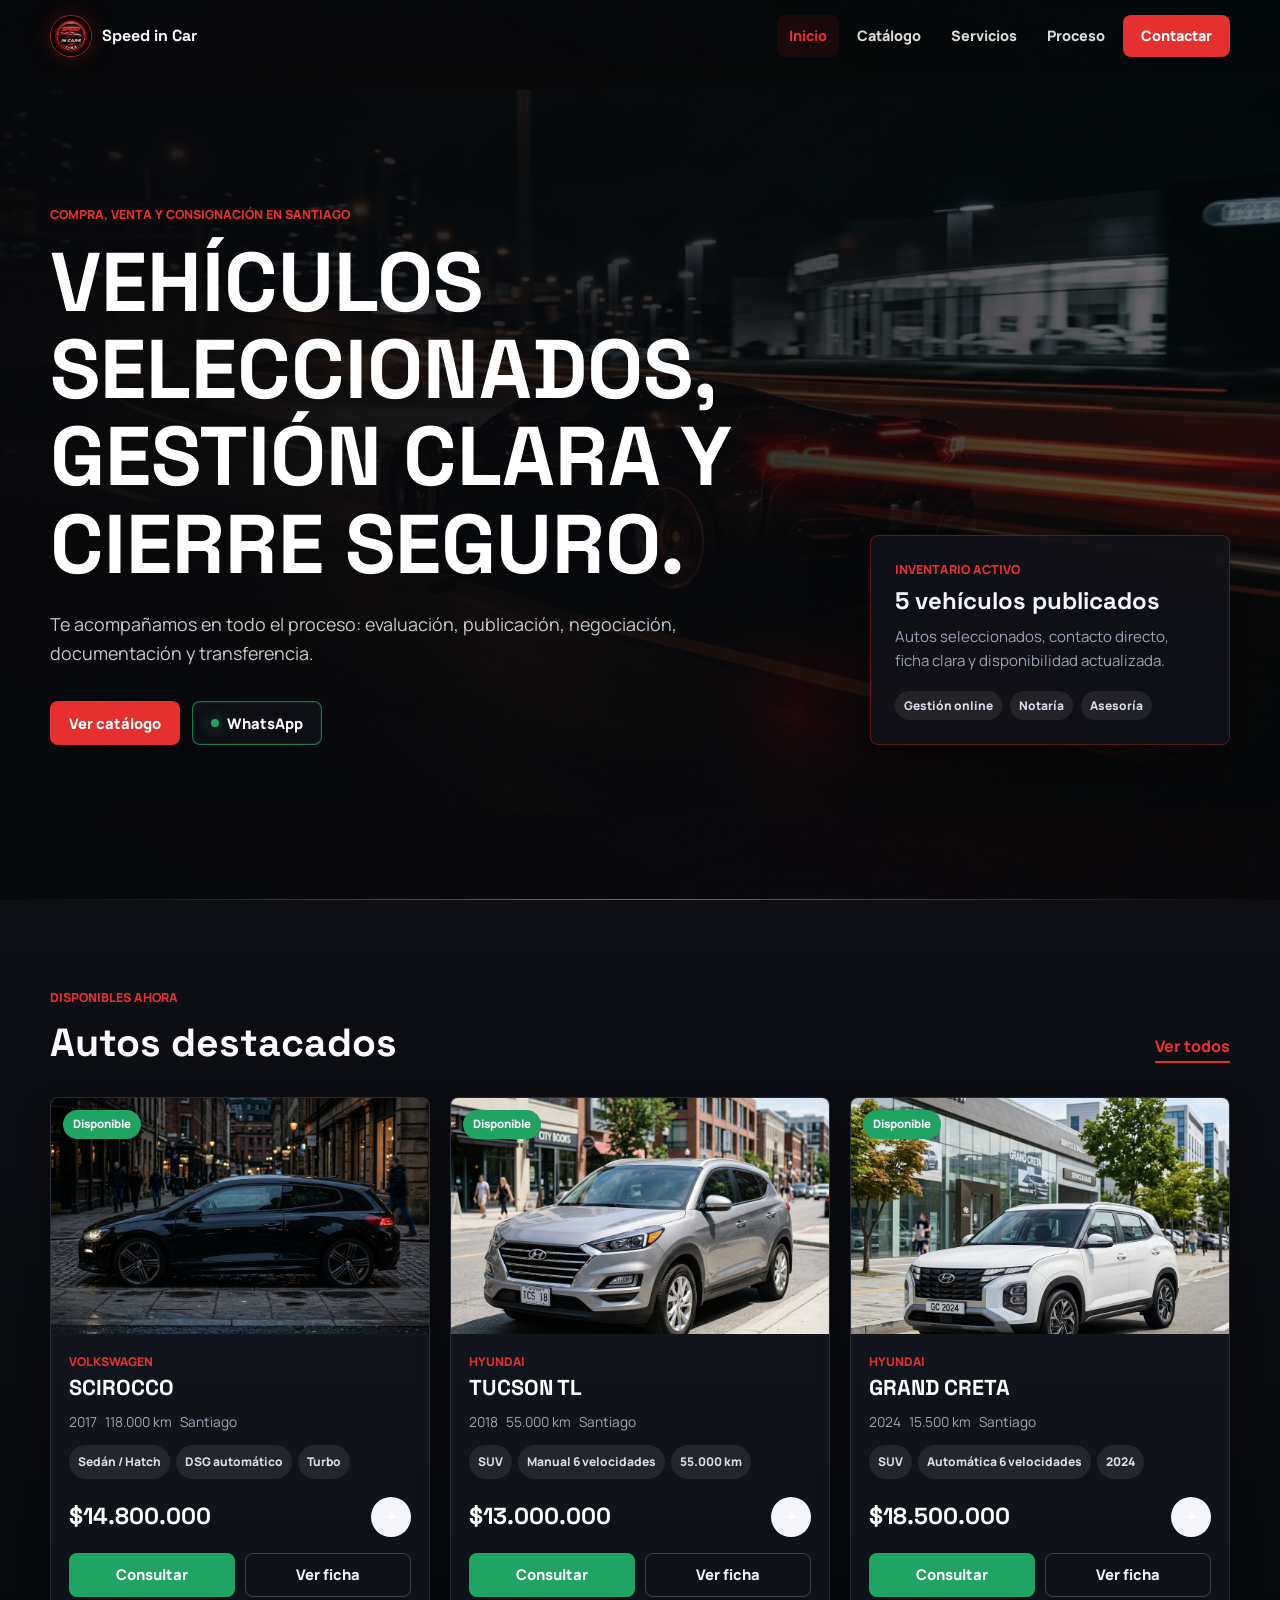
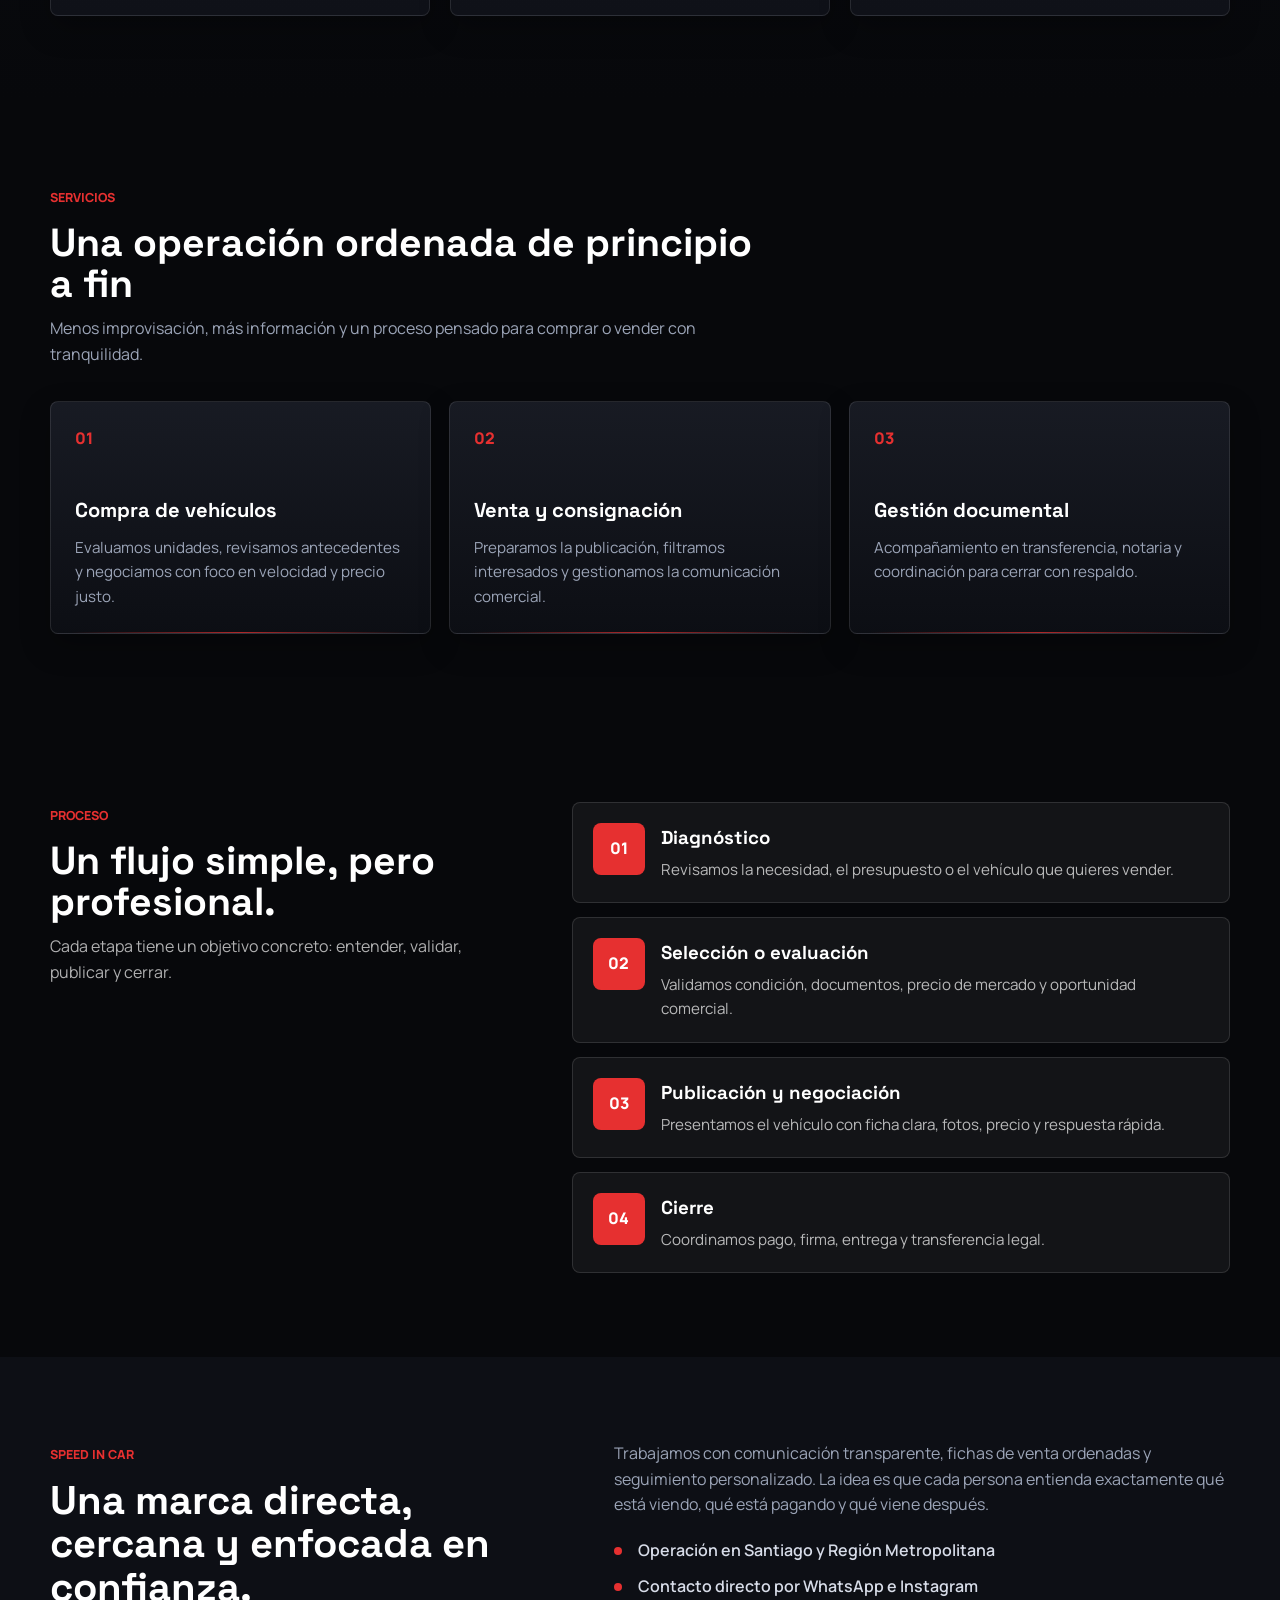
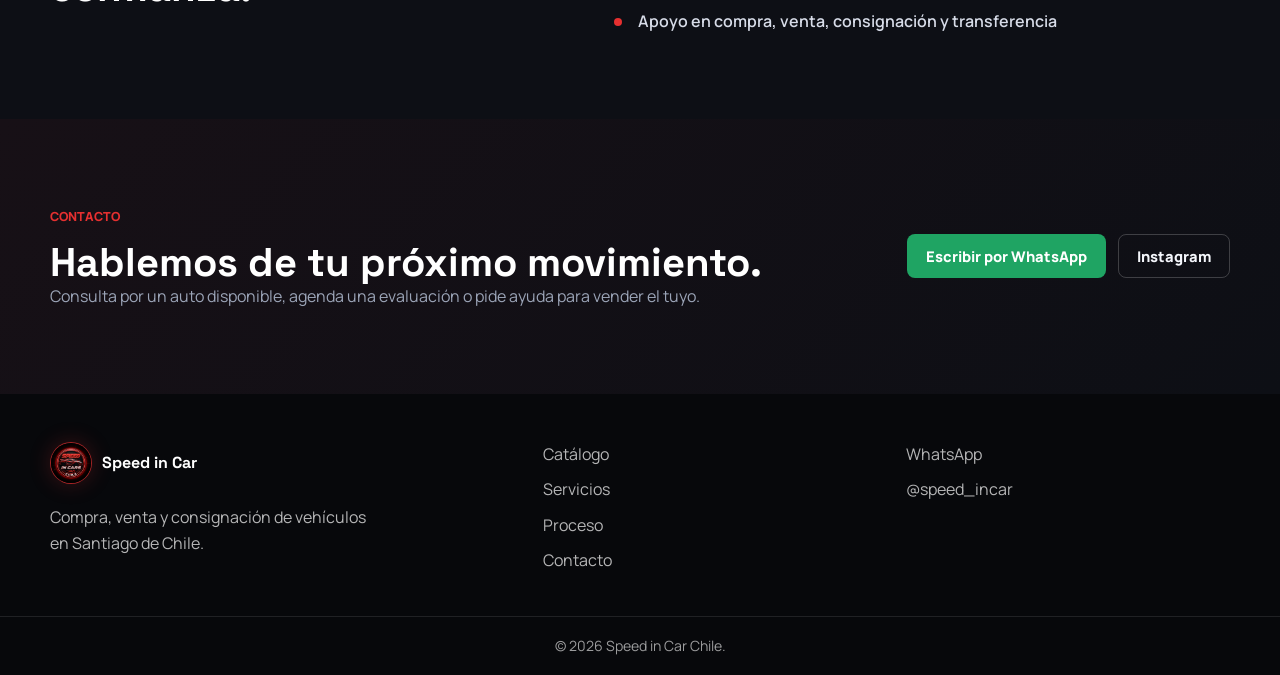
==== commit 86fdc2c9: "Agrega vista previa social y favicon" ====
--- a/index.html
+++ b/index.html
@@ -5,6 +5,23 @@
   <meta name="viewport" content="width=device-width, initial-scale=1.0" />
   <title>Speed in Car | Compra, venta y consignaci&oacute;n de veh&iacute;culos</title>
   <meta name="description" content="Speed in Car: compra, venta y consignacion de vehiculos seleccionados en Santiago y la RM. Gestion online, asesoria transparente y contacto directo por WhatsApp." />
+  <link rel="canonical" href="https://speedincar.web.app/" />
+  <meta property="og:type" content="website" />
+  <meta property="og:locale" content="es_CL" />
+  <meta property="og:site_name" content="Speed in Car" />
+  <meta property="og:title" content="Speed in Car | Vehiculos seleccionados en Santiago" />
+  <meta property="og:description" content="Compra, venta y consignacion de vehiculos con ficha clara, contacto directo y disponibilidad actualizada." />
+  <meta property="og:url" content="https://speedincar.web.app/" />
+  <meta property="og:image" content="https://speedincar.web.app/images/social-preview.png" />
+  <meta property="og:image:width" content="1200" />
+  <meta property="og:image:height" content="630" />
+  <meta property="og:image:alt" content="Speed in Car: vehiculos seleccionados, compra, venta y consignacion." />
+  <meta name="twitter:card" content="summary_large_image" />
+  <meta name="twitter:title" content="Speed in Car | Vehiculos seleccionados en Santiago" />
+  <meta name="twitter:description" content="Compra, venta y consignacion de vehiculos con ficha clara, contacto directo y disponibilidad actualizada." />
+  <meta name="twitter:image" content="https://speedincar.web.app/images/social-preview.png" />
+  <link rel="icon" href="/images/logo.png" type="image/png" />
+  <link rel="apple-touch-icon" href="/images/logo.png" />
   <link rel="preconnect" href="https://fonts.googleapis.com" />
   <link rel="preconnect" href="https://fonts.gstatic.com" crossorigin />
   <link href="https://fonts.googleapis.com/css2?family=Manrope:wght@400;500;600;700;800&family=Space+Grotesk:wght@500;600;700&display=swap" rel="stylesheet" />
@@ -53,7 +70,7 @@
         <aside class="hero-panel" aria-label="Resumen de servicio">
           <div class="panel-kicker">Inventario activo</div>
           <strong><span id="inventory-count">0</span> veh&iacute;culos publicados</strong>
-          <p>Un cat&aacute;logo curado con contacto directo, ficha clara y disponibilidad actualizada.</p>
+          <p>Autos seleccionados, contacto directo, ficha clara y disponibilidad actualizada.</p>
           <div class="hero-metrics">
             <span>Gesti&oacute;n online</span>
             <span>Notar&iacute;a</span>
